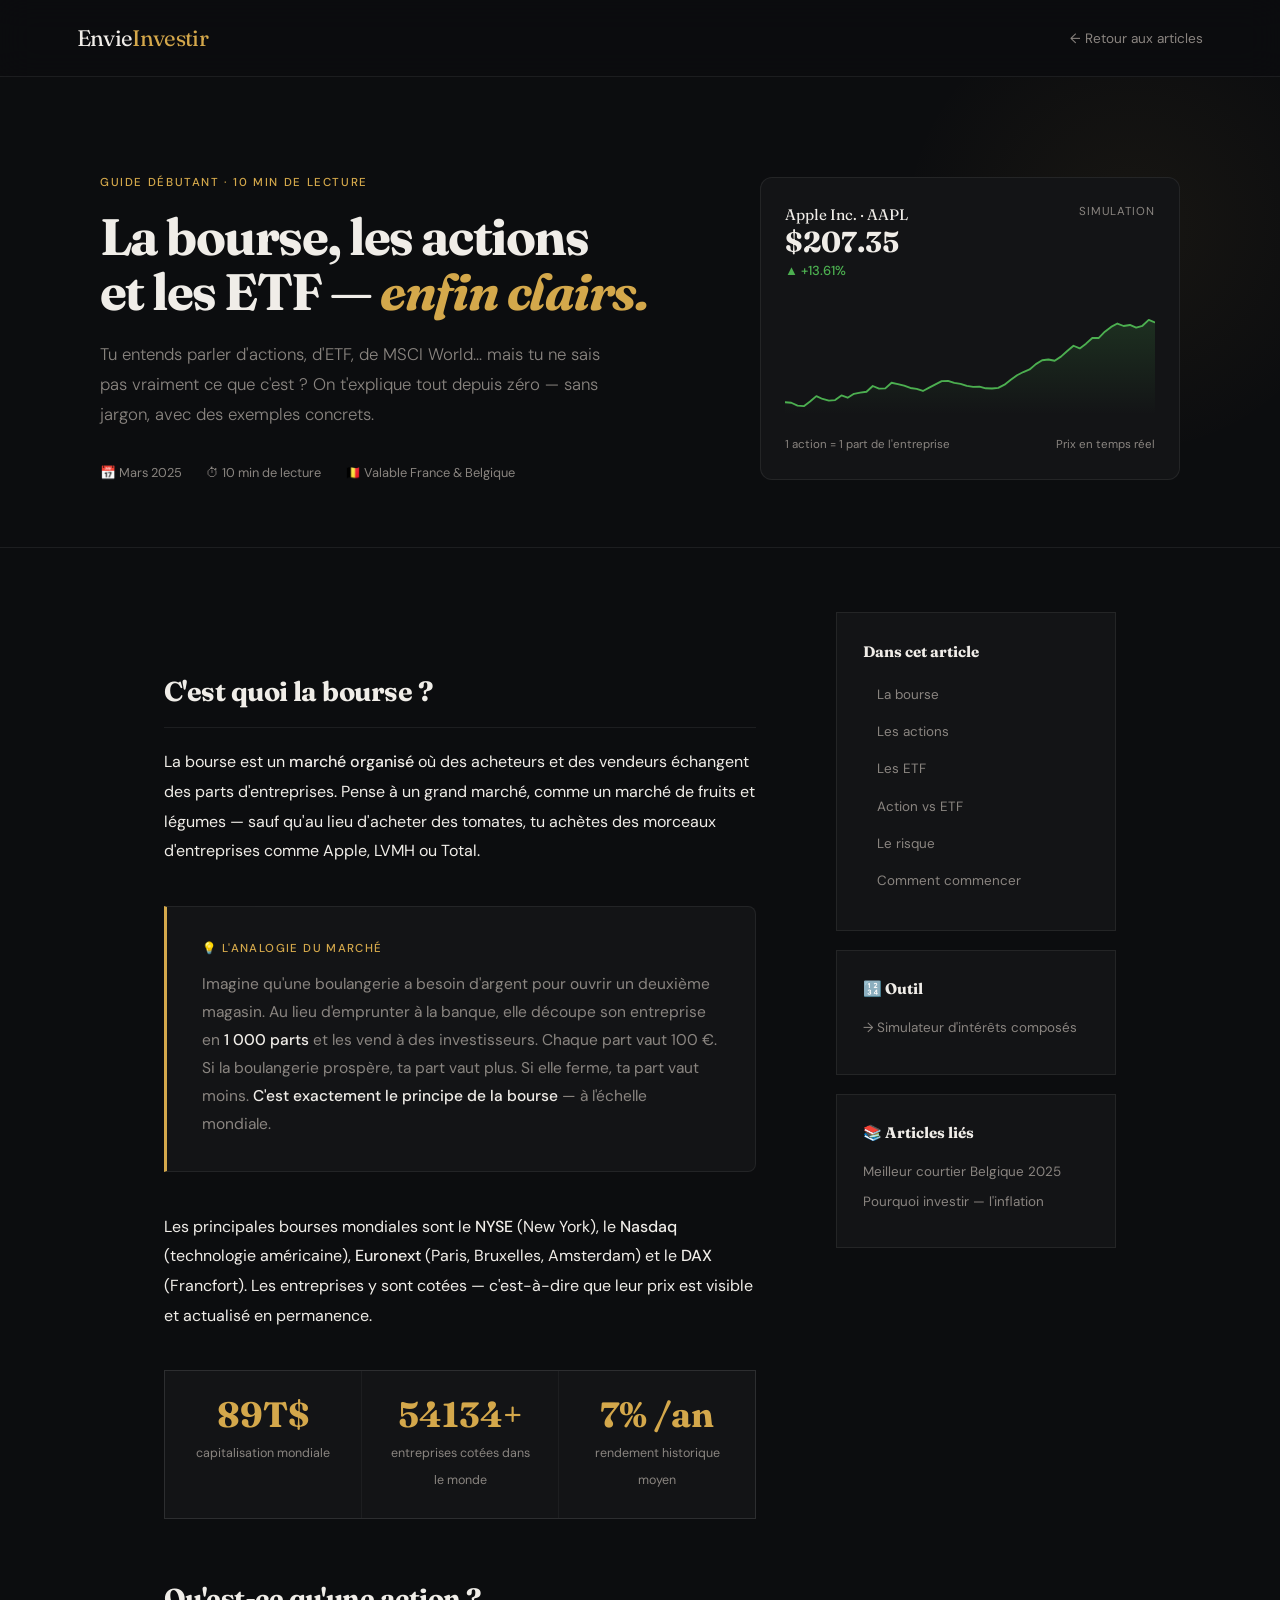
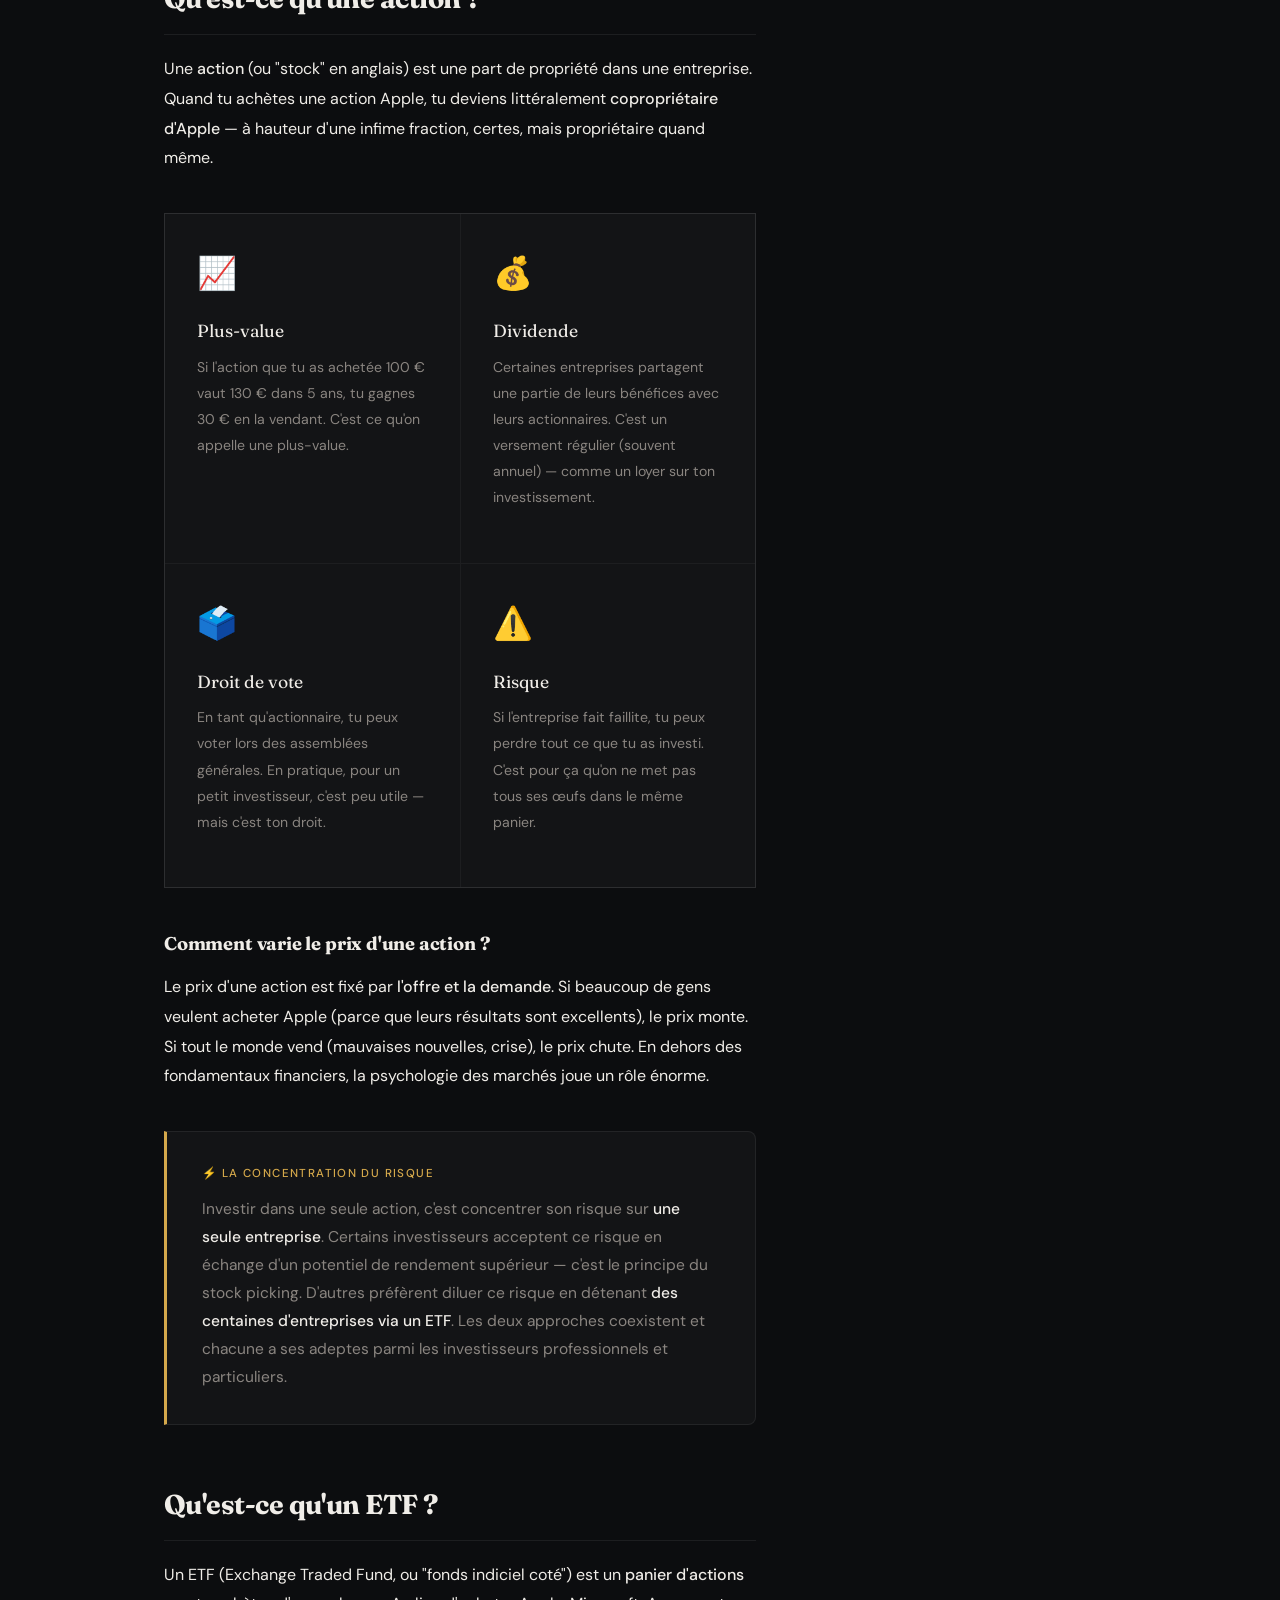
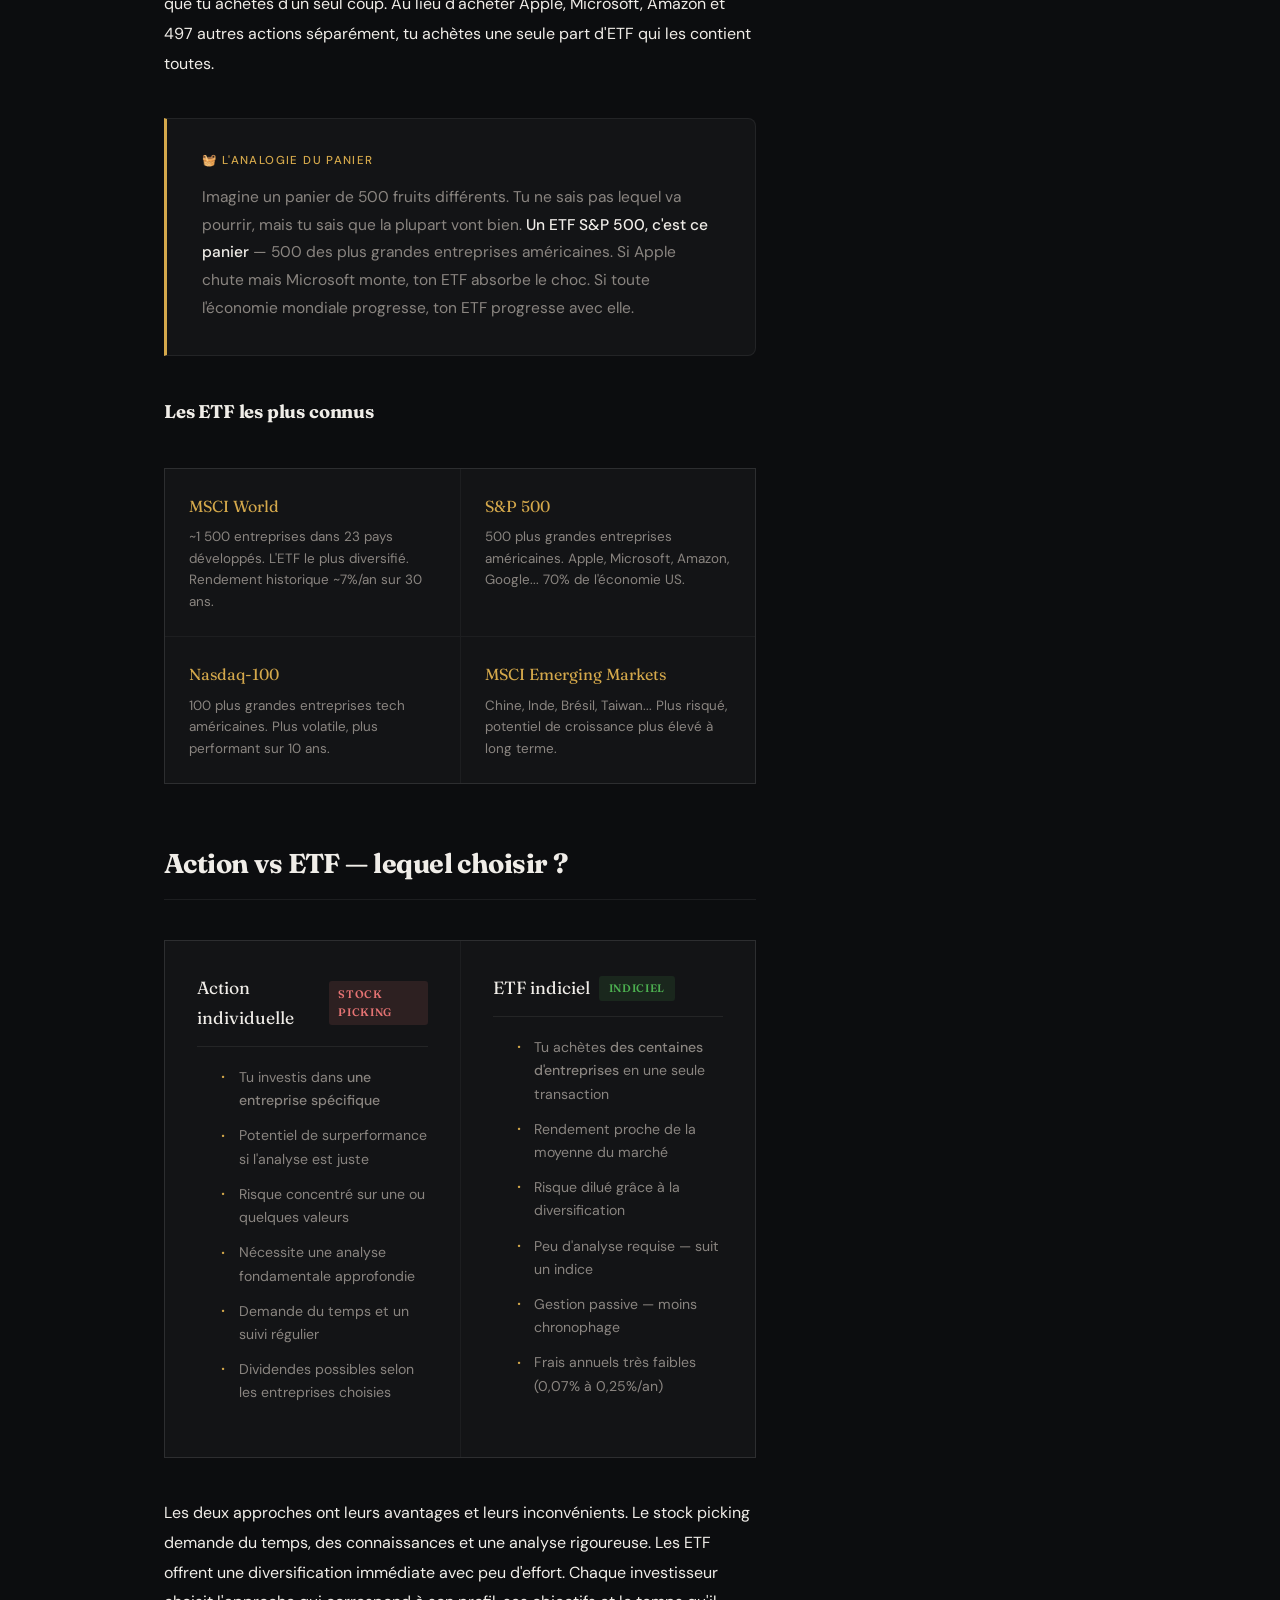
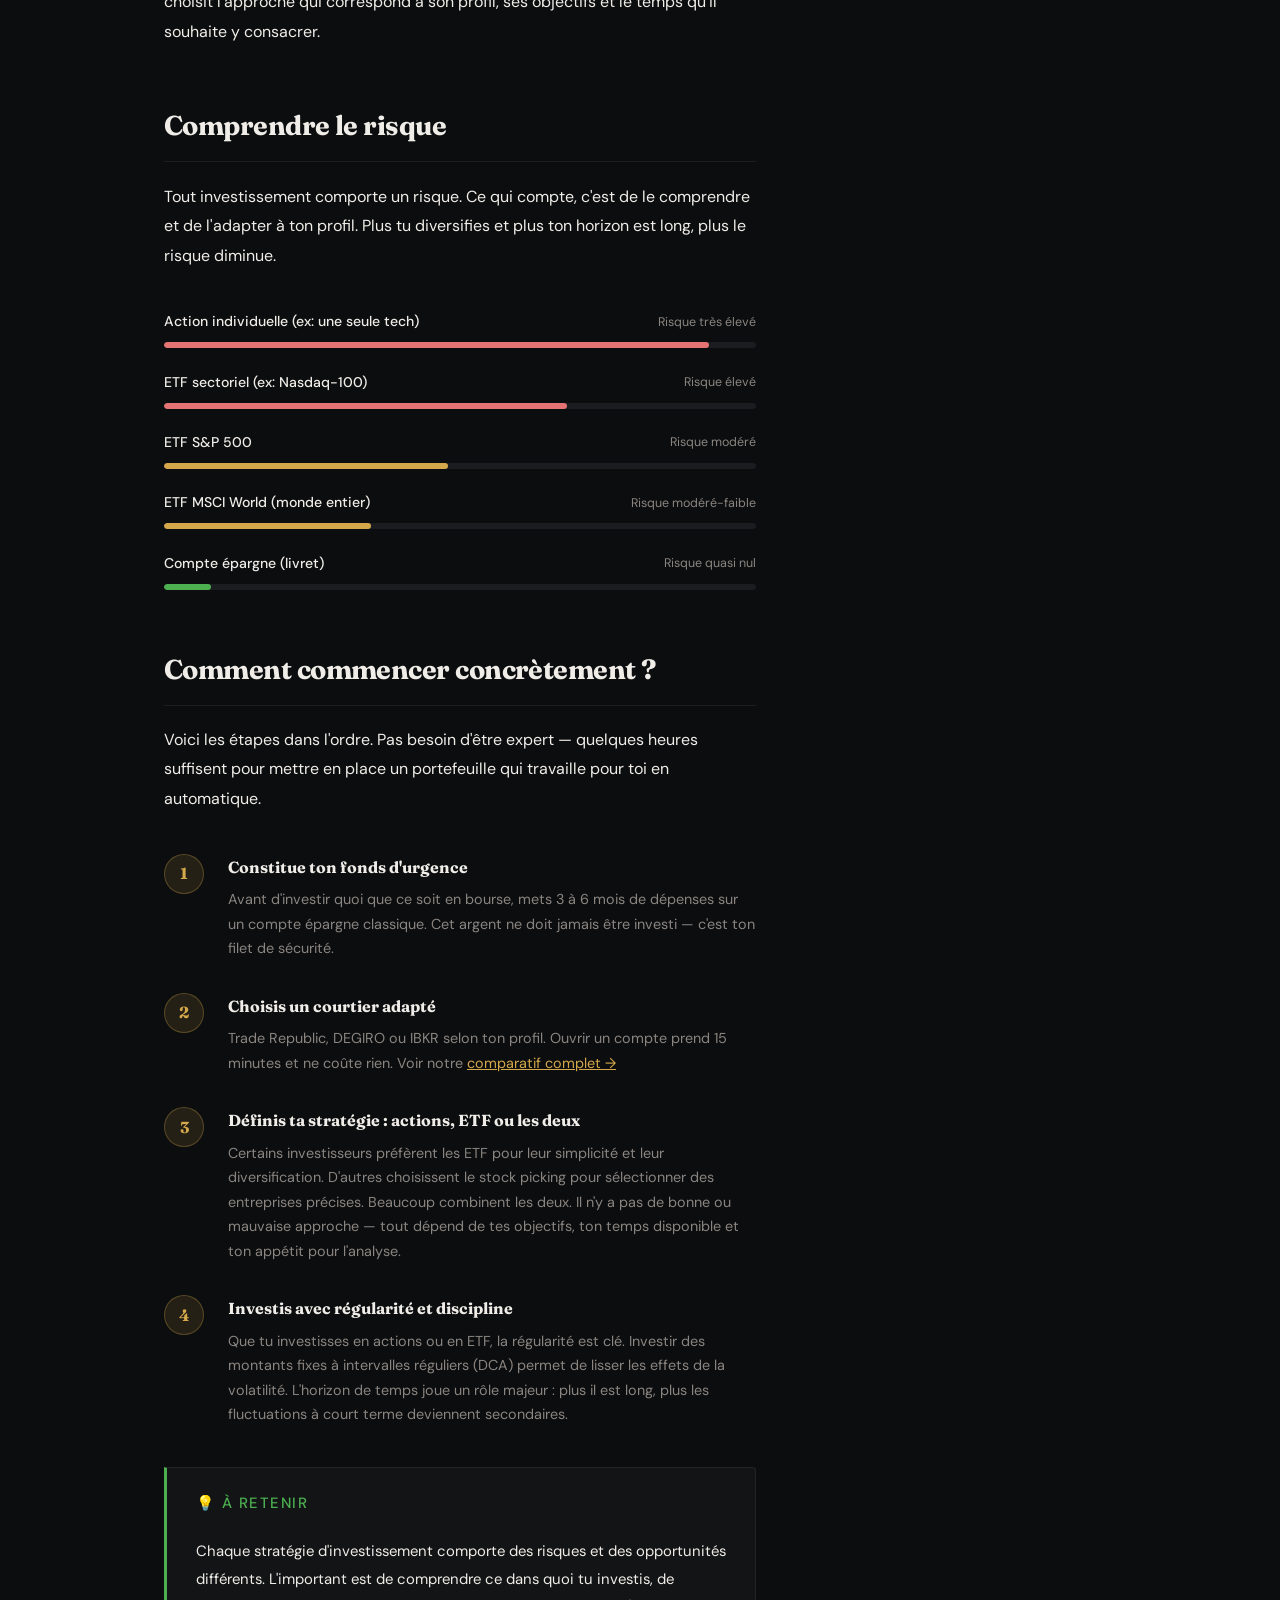
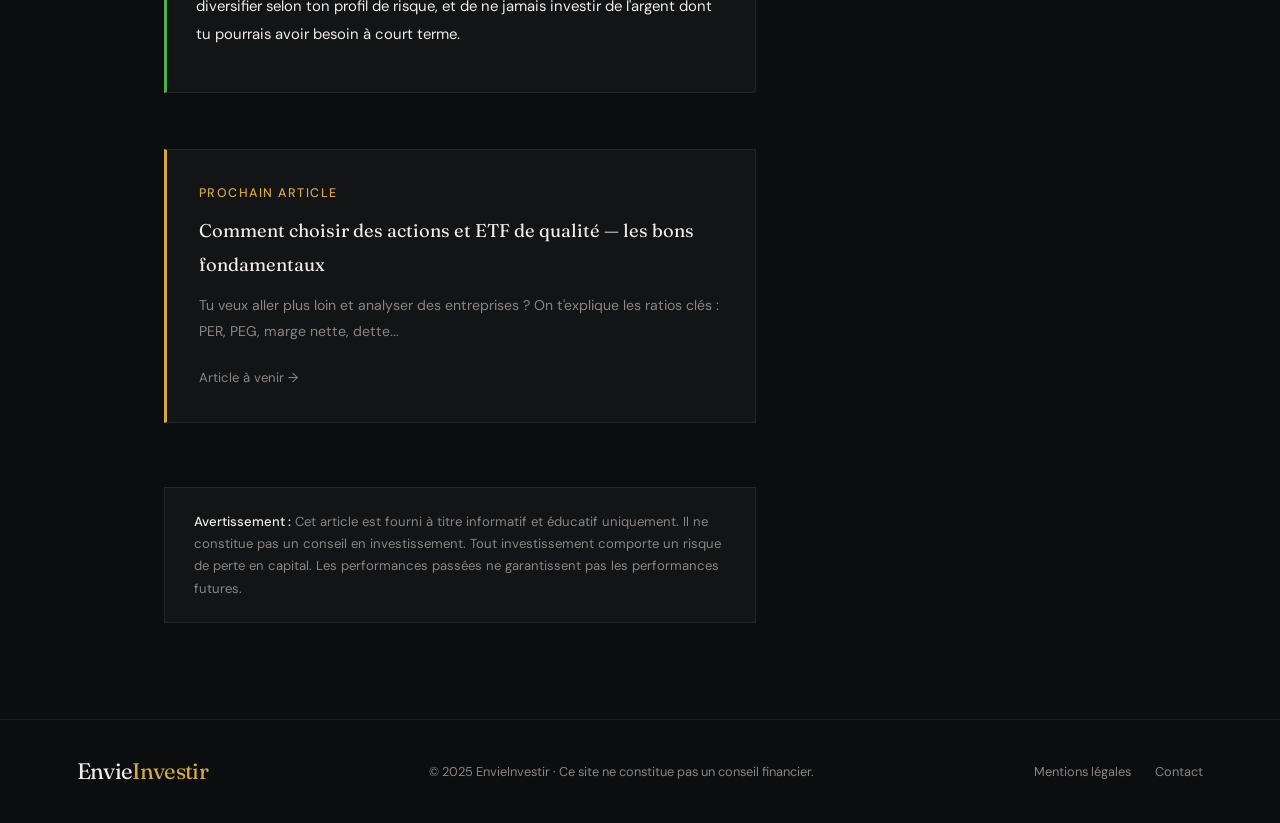
==== apprendre-bourse-actions-etf.html @ 8b1c6fe7 "Add files via upload" ====
<!DOCTYPE html>
<html lang="fr">
<head>
  <meta charset="UTF-8">
  <meta name="viewport" content="width=device-width, initial-scale=1.0">
  <title>La bourse, les actions et les ETF expliqués simplement — EnvieInvestir</title>
  <meta name="description" content="Qu'est-ce que la bourse ? Comment fonctionne une action ? C'est quoi un ETF ? Tout comprendre en 10 minutes, pour les débutants français et belges.">
  <meta name="robots" content="index, follow">
  <link rel="canonical" href="https://www.envie-investir.com/apprendre-bourse-actions-etf.html">

  <meta property="og:title"       content="La bourse, les actions et les ETF expliqués simplement">
  <meta property="og:description" content="Tout comprendre en 10 minutes — pour les débutants français et belges.">
  <meta property="og:type"        content="article">
  <meta property="og:url"         content="https://www.envie-investir.com/apprendre-bourse-actions-etf.html">

  <script type="application/ld+json">
  {
    "@context": "https://schema.org",
    "@type": "Article",
    "headline": "La bourse, les actions et les ETF expliqués simplement",
    "description": "Qu'est-ce que la bourse ? Comment fonctionne une action ? C'est quoi un ETF ?",
    "author": { "@type": "Organization", "name": "EnvieInvestir" },
    "publisher": { "@type": "Organization", "name": "EnvieInvestir" },
    "datePublished": "2025-03-01",
    "inLanguage": "fr-BE"
  }
  </script>

  <link rel="preconnect" href="https://fonts.googleapis.com">
  <link rel="stylesheet" href="style.css">
  <link rel="stylesheet" href="apprendre-bourse.css">
  <link rel="icon" type="image/png" href="images/logo.png">
  <script async src="https://pagead2.googlesyndication.com/pagead/js/adsbygoogle.js?client=ca-pub-3823599656644016" crossorigin="anonymous"></script>
</head>
<body class="page-comparatif">

<!-- ── NAV ── -->
<nav>
  <a href="index.html" class="logo"><span class="w1">Envie</span><span class="w2">Investir</span></a>
  <a href="index.html" class="nav-back">← Retour aux articles</a>
</nav>

<!-- ══ HERO ══ -->
<header class="article-hero">
  <div class="article-hero-inner">

    <div>
      <span class="article-hero-tag">Guide débutant · 10 min de lecture</span>
      <h1>La bourse, les actions<br>et les ETF — <em>enfin clairs.</em></h1>
      <p class="article-hero-desc">
        Tu entends parler d'actions, d'ETF, de MSCI World... mais tu ne sais pas vraiment ce que c'est ?
        On t'explique tout depuis zéro — sans jargon, avec des exemples concrets.
      </p>
      <div class="article-hero-meta">
        <span>📅 Mars 2025</span>
        <span>⏱ 10 min de lecture</span>
        <span>🇧🇪 Valable France & Belgique</span>
      </div>
    </div>

    <!-- Graphique animé -->
    <div class="chart-widget">
      <div class="chart-header">
        <div>
          <div class="chart-name">Apple Inc. · AAPL</div>
          <span class="chart-price" id="chart-price">$182.50</span>
          <span class="chart-change-up" id="chart-change">▲ +1.24%</span>
        </div>
        <span style="font-size:.72rem;color:var(--muted);letter-spacing:.08em;text-transform:uppercase;">Simulation</span>
      </div>
      <svg id="stock-svg" viewBox="0 0 360 100" class="chart-svg" aria-hidden="true"></svg>
      <div class="chart-footer">
        <span>1 action = 1 part de l'entreprise</span>
        <span>Prix en temps réel</span>
      </div>
    </div>

  </div>
</header>

<!-- ══ BODY ══ -->
<div class="article-body-wrap">

<!-- ══ CONTENU ══ -->
<article class="article-content">

  <!-- ══ SECTION 1 ══ -->
  <h2 id="bourse">C'est quoi la bourse ?</h2>

  <p class="reveal">
    La bourse est un <strong>marché organisé</strong> où des acheteurs et des vendeurs échangent des parts d'entreprises.
    Pense à un grand marché, comme un marché de fruits et légumes — sauf qu'au lieu d'acheter des tomates,
    tu achètes des morceaux d'entreprises comme Apple, LVMH ou Total.
  </p>

  <div class="analogy-box reveal reveal-delay-1">
    <span class="analogy-label">💡 L'analogie du marché</span>
    <p>
      Imagine qu'une boulangerie a besoin d'argent pour ouvrir un deuxième magasin. Au lieu d'emprunter à la banque,
      elle découpe son entreprise en <strong>1 000 parts</strong> et les vend à des investisseurs. Chaque part vaut 100 €.
      Si la boulangerie prospère, ta part vaut plus. Si elle ferme, ta part vaut moins.
      <strong>C'est exactement le principe de la bourse</strong> — à l'échelle mondiale.
    </p>
  </div>

  <p class="reveal">
    Les principales bourses mondiales sont le <strong>NYSE</strong> (New York), le <strong>Nasdaq</strong> (technologie américaine),
    <strong>Euronext</strong> (Paris, Bruxelles, Amsterdam) et le <strong>DAX</strong> (Francfort).
    Les entreprises y sont cotées — c'est-à-dire que leur prix est visible et actualisé en permanence.
  </p>

  <div class="stat-row reveal">
    <div class="stat-box">
      <span class="stat-number" data-count="90" data-suffix="T$">0</span>
      <span class="stat-label">capitalisation mondiale</span>
    </div>
    <div class="stat-box">
      <span class="stat-number" data-count="55000" data-suffix="+">0</span>
      <span class="stat-label">entreprises cotées dans le monde</span>
    </div>
    <div class="stat-box">
      <span class="stat-number" data-count="7" data-suffix="% /an" data-dec="0">0</span>
      <span class="stat-label">rendement historique moyen</span>
    </div>
  </div>

  <!-- ══ SECTION 2 ══ -->
  <h2 id="action">Qu'est-ce qu'une action ?</h2>

  <p class="reveal">
    Une <strong>action</strong> (ou "stock" en anglais) est une part de propriété dans une entreprise.
    Quand tu achètes une action Apple, tu deviens littéralement <strong>copropriétaire d'Apple</strong> —
    à hauteur d'une infime fraction, certes, mais propriétaire quand même.
  </p>

  <div class="concept-grid reveal">
    <div class="concept-card">
      <span class="concept-icon">📈</span>
      <div class="concept-title">Plus-value</div>
      <p class="concept-text">
        Si l'action que tu as achetée 100 € vaut 130 € dans 5 ans,
        tu gagnes 30 € en la vendant. C'est ce qu'on appelle une plus-value.
      </p>
    </div>
    <div class="concept-card">
      <span class="concept-icon">💰</span>
      <div class="concept-title">Dividende</div>
      <p class="concept-text">
        Certaines entreprises partagent une partie de leurs bénéfices avec leurs actionnaires.
        C'est un versement régulier (souvent annuel) — comme un loyer sur ton investissement.
      </p>
    </div>
    <div class="concept-card">
      <span class="concept-icon">🗳️</span>
      <div class="concept-title">Droit de vote</div>
      <p class="concept-text">
        En tant qu'actionnaire, tu peux voter lors des assemblées générales.
        En pratique, pour un petit investisseur, c'est peu utile — mais c'est ton droit.
      </p>
    </div>
    <div class="concept-card">
      <span class="concept-icon">⚠️</span>
      <div class="concept-title">Risque</div>
      <p class="concept-text">
        Si l'entreprise fait faillite, tu peux perdre tout ce que tu as investi.
        C'est pour ça qu'on ne met pas tous ses œufs dans le même panier.
      </p>
    </div>
  </div>

  <h3>Comment varie le prix d'une action ?</h3>

  <p class="reveal">
    Le prix d'une action est fixé par <strong>l'offre et la demande</strong>.
    Si beaucoup de gens veulent acheter Apple (parce que leurs résultats sont excellents),
    le prix monte. Si tout le monde vend (mauvaises nouvelles, crise), le prix chute.
    En dehors des fondamentaux financiers, la psychologie des marchés joue un rôle énorme.
  </p>

  <div class="analogy-box reveal">
    <span class="analogy-label">⚡ La concentration du risque</span>
    <p>
      Investir dans une seule action, c'est concentrer son risque sur <strong>une seule entreprise</strong>.
      Certains investisseurs acceptent ce risque en échange d'un potentiel de rendement supérieur —
      c'est le principe du stock picking. D'autres préfèrent diluer ce risque en détenant
      <strong>des centaines d'entreprises via un ETF</strong>. Les deux approches coexistent
      et chacune a ses adeptes parmi les investisseurs professionnels et particuliers.
    </p>
  </div>

  <!-- ══ SECTION 3 ══ -->
  <h2 id="etf">Qu'est-ce qu'un ETF ?</h2>

  <p class="reveal">
    Un ETF (Exchange Traded Fund, ou "fonds indiciel coté") est un <strong>panier d'actions</strong>
    que tu achètes d'un seul coup. Au lieu d'acheter Apple, Microsoft, Amazon et 497 autres actions séparément,
    tu achètes une seule part d'ETF qui les contient toutes.
  </p>

  <div class="analogy-box reveal reveal-delay-1">
    <span class="analogy-label">🧺 L'analogie du panier</span>
    <p>
      Imagine un panier de 500 fruits différents. Tu ne sais pas lequel va pourrir,
      mais tu sais que la plupart vont bien. <strong>Un ETF S&P 500, c'est ce panier</strong> —
      500 des plus grandes entreprises américaines. Si Apple chute mais Microsoft monte,
      ton ETF absorbe le choc. Si toute l'économie mondiale progresse, ton ETF progresse avec elle.
    </p>
  </div>

  <h3>Les ETF les plus connus</h3>

  <div class="glossary-grid reveal">
    <div class="glossary-item">
      <div class="glossary-term">MSCI World</div>
      <div class="glossary-def">~1 500 entreprises dans 23 pays développés. L'ETF le plus diversifié. Rendement historique ~7%/an sur 30 ans.</div>
    </div>
    <div class="glossary-item">
      <div class="glossary-term">S&P 500</div>
      <div class="glossary-def">500 plus grandes entreprises américaines. Apple, Microsoft, Amazon, Google... 70% de l'économie US.</div>
    </div>
    <div class="glossary-item">
      <div class="glossary-term">Nasdaq-100</div>
      <div class="glossary-def">100 plus grandes entreprises tech américaines. Plus volatile, plus performant sur 10 ans.</div>
    </div>
    <div class="glossary-item">
      <div class="glossary-term">MSCI Emerging Markets</div>
      <div class="glossary-def">Chine, Inde, Brésil, Taiwan... Plus risqué, potentiel de croissance plus élevé à long terme.</div>
    </div>
  </div>

  <!-- ══ SECTION 4 ══ -->
  <h2 id="comparatif">Action vs ETF — lequel choisir ?</h2>

  <div class="compare-split reveal">
    <div class="compare-col">
      <div class="compare-col-title">
        Action individuelle
        <span class="compare-col-badge badge-action">Stock picking</span>
      </div>
      <ul class="compare-list">
        <li>Tu investis dans <strong>une entreprise spécifique</strong></li>
        <li>Potentiel de surperformance si l'analyse est juste</li>
        <li>Risque concentré sur une ou quelques valeurs</li>
        <li>Nécessite une analyse fondamentale approfondie</li>
        <li>Demande du temps et un suivi régulier</li>
        <li>Dividendes possibles selon les entreprises choisies</li>
      </ul>
    </div>
    <div class="compare-col">
      <div class="compare-col-title">
        ETF indiciel
        <span class="compare-col-badge badge-etf">Indiciel</span>
      </div>
      <ul class="compare-list">
        <li>Tu achètes <strong>des centaines d'entreprises</strong> en une seule transaction</li>
        <li>Rendement proche de la moyenne du marché</li>
        <li>Risque dilué grâce à la diversification</li>
        <li>Peu d'analyse requise — suit un indice</li>
        <li>Gestion passive — moins chronophage</li>
        <li>Frais annuels très faibles (0,07% à 0,25%/an)</li>
      </ul>
    </div>
  </div>

  <p class="reveal">
    Les deux approches ont leurs avantages et leurs inconvénients. Le stock picking demande du temps, des connaissances et une analyse rigoureuse. Les ETF offrent une diversification immédiate avec peu d'effort. Chaque investisseur choisit l'approche qui correspond à son profil, ses objectifs et le temps qu'il souhaite y consacrer.
  </p>

  <!-- ══ SECTION 5 ══ -->
  <h2 id="risque">Comprendre le risque</h2>

  <p class="reveal">
    Tout investissement comporte un risque. Ce qui compte, c'est de le comprendre et de l'adapter à ton profil.
    Plus tu diversifies et plus ton horizon est long, plus le risque diminue.
  </p>

  <div class="risk-section reveal">
    <div class="risk-item">
      <div class="risk-header">
        <span class="risk-label">Action individuelle (ex: une seule tech)</span>
        <span class="risk-level">Risque très élevé</span>
      </div>
      <div class="risk-bar-track">
        <div class="risk-bar-fill risk-fill-high" data-width="92"></div>
      </div>
    </div>
    <div class="risk-item">
      <div class="risk-header">
        <span class="risk-label">ETF sectoriel (ex: Nasdaq-100)</span>
        <span class="risk-level">Risque élevé</span>
      </div>
      <div class="risk-bar-track">
        <div class="risk-bar-fill risk-fill-high" data-width="68"></div>
      </div>
    </div>
    <div class="risk-item">
      <div class="risk-header">
        <span class="risk-label">ETF S&P 500</span>
        <span class="risk-level">Risque modéré</span>
      </div>
      <div class="risk-bar-track">
        <div class="risk-bar-fill risk-fill-medium" data-width="48"></div>
      </div>
    </div>
    <div class="risk-item">
      <div class="risk-header">
        <span class="risk-label">ETF MSCI World (monde entier)</span>
        <span class="risk-level">Risque modéré-faible</span>
      </div>
      <div class="risk-bar-track">
        <div class="risk-bar-fill risk-fill-medium" data-width="35"></div>
      </div>
    </div>
    <div class="risk-item">
      <div class="risk-header">
        <span class="risk-label">Compte épargne (livret)</span>
        <span class="risk-level">Risque quasi nul</span>
      </div>
      <div class="risk-bar-track">
        <div class="risk-bar-fill risk-fill-low" data-width="8"></div>
      </div>
    </div>
  </div>

  <!-- ══ SECTION 6 ══ -->
  <h2 id="comment">Comment commencer concrètement ?</h2>

  <p class="reveal">
    Voici les étapes dans l'ordre. Pas besoin d'être expert — quelques heures suffisent pour mettre en place
    un portefeuille qui travaille pour toi en automatique.
  </p>

  <div class="steps">
    <div class="step reveal reveal-delay-1">
      <div class="step-num">1</div>
      <div class="step-content">
        <h4>Constitue ton fonds d'urgence</h4>
        <p>Avant d'investir quoi que ce soit en bourse, mets 3 à 6 mois de dépenses sur un compte épargne classique. Cet argent ne doit jamais être investi — c'est ton filet de sécurité.</p>
      </div>
    </div>
    <div class="step reveal reveal-delay-2">
      <div class="step-num">2</div>
      <div class="step-content">
        <h4>Choisis un courtier adapté</h4>
        <p>Trade Republic, DEGIRO ou IBKR selon ton profil. Ouvrir un compte prend 15 minutes et ne coûte rien. Voir notre <a href="comparatif-courtiers-belgique-2025.html" style="color:var(--gold);">comparatif complet →</a></p>
      </div>
    </div>
    <div class="step reveal reveal-delay-3">
      <div class="step-num">3</div>
      <div class="step-content">
        <h4>Définis ta stratégie : actions, ETF ou les deux</h4>
        <p>Certains investisseurs préfèrent les ETF pour leur simplicité et leur diversification. D'autres choisissent le stock picking pour sélectionner des entreprises précises. Beaucoup combinent les deux. Il n'y a pas de bonne ou mauvaise approche — tout dépend de tes objectifs, ton temps disponible et ton appétit pour l'analyse.</p>
      </div>
    </div>
    <div class="step reveal reveal-delay-4">
      <div class="step-num">4</div>
      <div class="step-content">
        <h4>Investis avec régularité et discipline</h4>
        <p>Que tu investisses en actions ou en ETF, la régularité est clé. Investir des montants fixes à intervalles réguliers (DCA) permet de lisser les effets de la volatilité. L'horizon de temps joue un rôle majeur : plus il est long, plus les fluctuations à court terme deviennent secondaires.</p>
      </div>
    </div>
  </div>

  <div class="callout tip" style="margin-top:2.5rem;">
    <p class="callout-title">💡 À retenir</p>
    <p>Chaque stratégie d'investissement comporte des risques et des opportunités différents. L'important est de comprendre ce dans quoi tu investis, de diversifier selon ton profil de risque, et de ne jamais investir de l'argent dont tu pourrais avoir besoin à court terme.</p>
  </div>

  <!-- NEXT ARTICLE CTA -->
  <div style="margin-top:3.5rem; padding:2rem; background:var(--bg2); border:1px solid var(--border); border-left:3px solid var(--gold);">
    <p style="font-size:.78rem;letter-spacing:.12em;text-transform:uppercase;color:var(--gold);font-weight:500;margin-bottom:.6rem;">Prochain article</p>
    <p style="font-family:'Fraunces',serif;font-size:1.15rem;margin-bottom:.6rem;">Comment choisir des actions et ETF de qualité — les bons fondamentaux</p>
    <p style="font-size:.88rem;color:var(--muted);margin-bottom:1.2rem;">Tu veux aller plus loin et analyser des entreprises ? On t'explique les ratios clés : PER, PEG, marge nette, dette...</p>
    <span style="font-size:.82rem;color:var(--muted);">Article à venir →</span>
  </div>

  <div class="disclaimer">
    <strong>Avertissement :</strong> Cet article est fourni à titre informatif et éducatif uniquement.
    Il ne constitue pas un conseil en investissement. Tout investissement comporte un risque de perte en capital.
    Les performances passées ne garantissent pas les performances futures.
  </div>

</article>

<!-- ══ SIDEBAR ══ -->
<aside class="article-sidebar">

  <div class="sidebar-card">
    <h4>Dans cet article</h4>
    <ul class="sidebar-toc">
      <li><a href="#bourse">La bourse</a></li>
      <li><a href="#action">Les actions</a></li>
      <li><a href="#etf">Les ETF</a></li>
      <li><a href="#comparatif">Action vs ETF</a></li>
      <li><a href="#risque">Le risque</a></li>
      <li><a href="#comment">Comment commencer</a></li>
    </ul>
  </div>

  <div class="sidebar-card">
    <h4>🔢 Outil</h4>
    <ul class="sidebar-list">
      <li><a href="calculateur.html">→ Simulateur d'intérêts composés</a></li>
    </ul>
  </div>

  <div class="sidebar-card">
    <h4>📚 Articles liés</h4>
    <ul class="sidebar-list">
      <li><a href="comparatif-courtiers-belgique-2025.html">Meilleur courtier Belgique 2025</a></li>
      <li><a href="pourquoi-investir-inflation.html">Pourquoi investir — l'inflation</a></li>
    </ul>
  </div>

</aside>

</div>

<!-- ── FOOTER ── -->
<footer>
  <a href="index.html" class="logo"><span class="w1">Envie</span><span class="w2">Investir</span></a>
  <span>© 2025 EnvieInvestir · Ce site ne constitue pas un conseil financier.</span>
  <div class="footer-links">
    <a href="mentions-legales.html">Mentions légales</a>
    <a href="contact.html">Contact</a>
  </div>
</footer>

<script src="apprendre-bourse.js"></script>
</body>
</html>
---- style.css ----
@import url("https://fonts.googleapis.com/css2?family=Fraunces:ital,wght@0,400;0,700;1,400&family=DM+Sans:wght@300;400;500&display=swap");

/* ── RESET ── */
*, *::before, *::after { margin: 0; padding: 0; box-sizing: border-box; }

/* ── VARIABLES ── */
:root {
  --gold:       #d4a84b;
  --gold-light: #e8c876;
  --gold-dim:   rgba(212,168,75,0.12);
  --bg:         #0c0d0f;
  --bg2:        #131416;
  --bg3:        #1a1c1f;
  --border:     rgba(255,255,255,0.07);
  --text:       #f0ede8;
  --muted:      #8a8580;
  --green:      #4caf50;
  --red:        #e57373;
}

html { scroll-behavior: smooth; }

body {
  font-family: "DM Sans", sans-serif;
  background: var(--bg);
  color: var(--text);
  font-size: 16px;
  line-height: 1.7;
  overflow-x: hidden;
}

/* ── NAVIGATION ── */
nav {
  display: flex;
  align-items: center;
  justify-content: space-between;
  padding: 1.2rem 6%;
  border-bottom: 1px solid var(--border);
  position: sticky;
  top: 0;
  z-index: 100;
  background: rgba(12,13,15,0.92);
  backdrop-filter: blur(16px);
}

.logo {
  font-family: "Fraunces", serif;
  font-size: 1.4rem;
  letter-spacing: -0.03em;
  text-decoration: none;
}
.logo .w1 { color: var(--text); }
.logo .w2 { color: var(--gold); }

.nav-links {
  display: flex;
  gap: 2.5rem;
  list-style: none;
  align-items: center;
}
.nav-links a {
  color: var(--muted);
  text-decoration: none;
  font-size: 0.88rem;
  transition: color 0.2s;
}
.nav-links a:hover { color: var(--text); }

.nav-back {
  font-size: 0.85rem;
  color: var(--muted);
  text-decoration: none;
  display: flex;
  align-items: center;
  gap: 6px;
  transition: color 0.2s;
}
.nav-back:hover { color: var(--text); }

/* ── BUTTONS ── */
.btn-primary {
  display: inline-block;
  background: var(--gold);
  color: #0c0d0f;
  padding: 0.9rem 2.2rem;
  font-family: "DM Sans", sans-serif;
  font-size: 0.92rem;
  font-weight: 500;
  text-decoration: none;
  border: none;
  cursor: pointer;
  transition: background 0.2s, transform 0.15s;
}
.btn-primary:hover { background: var(--gold-light); transform: translateY(-1px); }

.btn-ghost {
  display: inline-flex;
  align-items: center;
  gap: 8px;
  color: var(--text);
  border: 1px solid var(--border);
  padding: 0.9rem 2.2rem;
  font-family: "DM Sans", sans-serif;
  font-size: 0.92rem;
  font-weight: 400;
  text-decoration: none;
  cursor: pointer;
  transition: border-color 0.2s, transform 0.15s;
}
.btn-ghost:hover { border-color: var(--muted); transform: translateY(-1px); }

/* ── SECTION LABELS & TITLES ── */
.section-label {
  font-size: 0.72rem;
  letter-spacing: 0.14em;
  text-transform: uppercase;
  color: var(--gold);
  font-weight: 500;
  margin-bottom: 0.4rem;
  display: block;
}
.section-title {
  font-family: "Fraunces", serif;
  font-size: clamp(1.6rem, 3vw, 2.2rem);
  letter-spacing: -0.02em;
  font-weight: 700;
  line-height: 1.15;
}

/* ── CALLOUTS ── */
.callout {
  background: var(--bg2);
  border: 1px solid var(--border);
  border-left: 3px solid var(--gold);
  padding: 1.4rem 1.8rem;
  margin: 2rem 0;
  border-radius: 0 4px 4px 0;
}
.callout-title {
  font-size: 0.78rem;
  letter-spacing: 0.1em;
  text-transform: uppercase;
  color: var(--gold);
  font-weight: 500;
  margin-bottom: 0.5rem;
}
.callout p           { margin-bottom: 0; font-size: 0.93rem; }
.callout.warning     { border-left-color: var(--red); }
.callout.warning .callout-title { color: var(--red); }
.callout.tip         { border-left-color: var(--green); }
.callout.tip .callout-title     { color: var(--green); }

/* ── BADGES ── */
.badge {
  display: inline-block;
  padding: 0.25rem 0.65rem;
  border-radius: 2px;
  font-size: 0.75rem;
  font-weight: 500;
}
.badge-green { background: rgba(76,175,80,0.12);   color: var(--green); }
.badge-red   { background: rgba(229,115,115,0.12); color: var(--red);   }
.badge-gold  { background: var(--gold-dim);         color: var(--gold);  }

/* ── TABLE (base) ── */
.table-wrap { overflow-x: auto; margin: 2rem 0; }
table { width: 100%; border-collapse: collapse; font-size: 0.88rem; }
thead tr  { background: var(--bg3); }
thead th  {
  padding: 1rem 1.2rem;
  text-align: left;
  font-weight: 500;
  font-size: 0.8rem;
  letter-spacing: 0.06em;
  text-transform: uppercase;
  color: var(--muted);
  border-bottom: 1px solid var(--border);
  white-space: nowrap;
}
tbody td         { padding: 1rem 1.2rem; border-bottom: 1px solid var(--border); vertical-align: top; }
tbody tr:hover   { background: var(--bg2); }

/* ── FOOTER ── */
footer {
  border-top: 1px solid var(--border);
  padding: 2rem 6%;
  display: flex;
  justify-content: space-between;
  align-items: center;
  font-size: 0.8rem;
  color: var(--muted);
  flex-wrap: wrap;
  gap: 1rem;
}
footer a       { color: var(--muted); text-decoration: none; transition: color 0.2s; }
footer a:hover { color: var(--text); }
.footer-links  { display: flex; gap: 1.5rem; }

/* ── ANIMATION ── */
@keyframes pulse {
  0%, 100% { opacity: 1; }
  50%       { opacity: 0.3; }
}


/* ══════════════════════════════════════════
   PAGE: HOME  (index.html)
══════════════════════════════════════════ */

/* Hero */
.hero {
  padding: 6rem 6% 5rem;
  position: relative;
  overflow: hidden;
}
.hero::after {
  content: '';
  position: absolute;
  top: -80px; right: -100px;
  width: 500px; height: 500px;
  background: radial-gradient(circle, rgba(212,168,75,0.07) 0%, transparent 65%);
  pointer-events: none;
}
.hero-label {
  display: inline-flex;
  align-items: center;
  gap: 8px;
  font-size: 0.72rem;
  letter-spacing: 0.14em;
  text-transform: uppercase;
  color: var(--gold);
  font-weight: 500;
  border: 1px solid rgba(212,168,75,0.28);
  padding: 0.35rem 0.85rem;
  margin-bottom: 2.2rem;
}
.hero-label-dot {
  width: 6px; height: 6px;
  background: var(--gold);
  border-radius: 50%;
  animation: pulse 2s infinite;
}
.hero h1 {
  font-family: "Fraunces", serif;
  font-size: clamp(2.6rem, 5.5vw, 4.8rem);
  line-height: 1.05;
  letter-spacing: -0.03em;
  font-weight: 700;
  max-width: 760px;
  margin-bottom: 1.6rem;
}
.hero h1 em { font-style: italic; color: var(--gold); }

.hero-sub {
  font-size: 1.05rem;
  color: var(--muted);
  max-width: 480px;
  line-height: 1.85;
  margin-bottom: 2.5rem;
  font-weight: 300;
}
.hero-sub strong { color: var(--text); font-weight: 400; }

.divider { height: 1px; background: var(--border); margin: 0 6%; }

/* Articles section */
.articles { padding: 4rem 6% 5rem; }
.articles-header {
  display: flex;
  justify-content: space-between;
  align-items: flex-end;
  margin-bottom: 2.5rem;
}
.see-all {
  font-size: 0.83rem;
  color: var(--gold);
  text-decoration: none;
  border-bottom: 1px solid rgba(212,168,75,0.3);
  padding-bottom: 1px;
  transition: border-color 0.2s;
}
.see-all:hover { border-color: var(--gold); }

/* Article card grid */
.articles-grid {
  display: grid;
  grid-template-columns: 1.8fr 1fr 1fr;
  border: 1px solid var(--border);
  gap: 1px;
  background: var(--border);
}
.article-card {
  background: var(--bg);
  padding: 2rem;
  text-decoration: none;
  color: inherit;
  display: flex;
  flex-direction: column;
  justify-content: space-between;
  min-height: 200px;
  transition: background 0.18s;
}
.article-card:hover           { background: var(--bg2); }
.article-card.featured        { grid-row: span 2; min-height: 400px; }
.card-tag {
  font-size: 0.7rem;
  letter-spacing: 0.1em;
  text-transform: uppercase;
  color: var(--gold);
  font-weight: 500;
  margin-bottom: 1rem;
  display: block;
}
.card-title {
  font-family: "Fraunces", serif;
  line-height: 1.25;
  letter-spacing: -0.015em;
  flex: 1;
}
.featured .card-title                  { font-size: 1.5rem; }
.article-card:not(.featured) .card-title { font-size: 1.05rem; }

.card-excerpt {
  font-size: 0.88rem;
  color: var(--muted);
  line-height: 1.7;
  margin-top: 0.8rem;
  font-weight: 300;
}
.card-meta {
  display: flex;
  align-items: center;
  gap: 0.6rem;
  font-size: 0.76rem;
  color: var(--muted);
  margin-top: 1.8rem;
}
.dot {
  width: 3px; height: 3px;
  background: var(--muted);
  border-radius: 50%;
  display: inline-block;
}


/* ══════════════════════════════════════════
   PAGE: COMPARATIF
══════════════════════════════════════════ */

.page-comparatif .page-wrap {
  max-width: 1100px;
  margin: 0 auto;
  padding: 0 5%;
  display: grid;
  grid-template-columns: 1fr 280px;
  gap: 5rem;
  align-items: start;
}
.page-comparatif article { padding: 4rem 0 6rem; }

/* Article header */
.article-tag {
  font-size: 0.72rem;
  letter-spacing: 0.14em;
  text-transform: uppercase;
  color: var(--gold);
  font-weight: 500;
  display: inline-flex;
  align-items: center;
  gap: 8px;
  margin-bottom: 1.2rem;
}
.article-title {
  font-family: "Fraunces", serif;
  font-size: clamp(1.9rem, 4vw, 2.8rem);
  line-height: 1.1;
  letter-spacing: -0.025em;
  margin-bottom: 1.2rem;
}
.article-intro {
  font-size: 1.05rem;
  color: var(--muted);
  line-height: 1.9;
  margin-bottom: 2rem;
  font-weight: 300;
  border-left: 2px solid var(--gold);
  padding-left: 1.5rem;
}
.article-meta {
  display: flex;
  gap: 1.5rem;
  align-items: center;
  font-size: 0.8rem;
  color: var(--muted);
  padding: 1.2rem 0;
  border-top: 1px solid var(--border);
  border-bottom: 1px solid var(--border);
  margin-bottom: 3rem;
  flex-wrap: wrap;
}

/* Comparatif table */
.compare-table { width: 100%; border-collapse: collapse; font-size: 0.88rem; margin: 0 0 3rem; }
.compare-table thead tr { background: var(--bg3); }
.compare-table thead th {
  padding: 1rem 1.2rem;
  text-align: left;
  font-size: 0.78rem;
  font-weight: 500;
  letter-spacing: 0.08em;
  text-transform: uppercase;
  color: var(--muted);
  border-bottom: 1px solid var(--border);
  white-space: nowrap;
}
.compare-table thead th:first-child { width: 160px; }
.compare-table tbody td {
  padding: 1rem 1.2rem;
  border-bottom: 1px solid var(--border);
  vertical-align: middle;
  line-height: 1.5;
}
.compare-table tbody tr:hover { background: var(--bg2); }
.compare-table .broker-name { font-family: "Fraunces", serif; font-size: 1rem; font-weight: 700; color: var(--text); }
.compare-table .broker-sub  { font-size: 0.78rem; color: var(--muted); margin-top: 2px; }

.check { color: var(--green); font-size: 0.95rem; }
.cross { color: var(--red);   font-size: 0.95rem; }
.half  { color: var(--gold);  font-size: 0.95rem; }

/* Verdict badges */
.verdict-badge {
  display: inline-block;
  padding: 0.25rem 0.7rem;
  border-radius: 2px;
  font-size: 0.75rem;
  font-weight: 500;
  white-space: nowrap;
}
.v-debutant  { background: rgba(76,175,80,0.12);   color: var(--green); }
.v-classique { background: var(--gold-dim);          color: var(--gold);  }
.v-avance    { background: rgba(229,115,115,0.12);  color: var(--red);   }

/* Article body – h2/h3 headings */
article h2 {
  font-family: "Fraunces", serif;
  font-size: 1.6rem;
  letter-spacing: -0.02em;
  margin: 3.5rem 0 1.2rem;
  padding-bottom: 0.8rem;
  border-bottom: 1px solid var(--border);
}
article h3 {
  font-family: "Fraunces", serif;
  font-size: 1.15rem;
  margin: 2rem 0 0.8rem;
  letter-spacing: -0.01em;
}
article > p  { margin-bottom: 1.3rem; }
article > ul, article > ol { padding-left: 1.5rem; margin-bottom: 1.3rem; }
article > li { margin-bottom: 0.5rem; font-size: 0.97rem; }

/* Broker cards */
.broker-card {
  background: var(--bg2);
  border: 1px solid var(--border);
  padding: 2rem;
  margin: 2.5rem 0;
}
.broker-card-header {
  display: flex;
  justify-content: space-between;
  align-items: flex-start;
  margin-bottom: 1.8rem;
  padding-bottom: 1.5rem;
  border-bottom: 1px solid var(--border);
}
.broker-card-name    { font-family: "Fraunces", serif; font-size: 1.4rem; font-weight: 700; letter-spacing: -0.02em; }
.broker-card-tagline { font-size: 0.85rem; color: var(--muted); margin-top: 4px; }

/* Score bars */
.scores         { margin-bottom: 1.5rem; }
.score-row      { display: flex; align-items: center; gap: 1rem; margin-bottom: 0.6rem; }
.score-row-label { font-size: 0.82rem; color: var(--muted); width: 130px; flex-shrink: 0; }
.score-bar-track { flex: 1; height: 4px; background: var(--bg3); border-radius: 2px; overflow: hidden; }
.score-bar-fill  { height: 100%; background: var(--gold); border-radius: 2px; }
.score-val       { font-size: 0.82rem; color: var(--muted); width: 30px; text-align: right; flex-shrink: 0; }

/* Pros / Cons */
.pros-cons { display: grid; grid-template-columns: 1fr 1fr; gap: 1.5rem; margin-bottom: 1.5rem; }
.pros h4, .cons h4 {
  font-size: 0.78rem;
  letter-spacing: 0.1em;
  text-transform: uppercase;
  font-weight: 500;
  margin-bottom: 0.8rem;
}
.pros h4 { color: var(--green); }
.cons h4 { color: var(--red); }
.pros ul, .cons ul { padding-left: 1rem; list-style: none; }
.pros li, .cons li {
  font-size: 0.88rem;
  color: var(--muted);
  margin-bottom: 0.5rem;
  padding-left: 1rem;
  position: relative;
}
.pros li::before { content: '+'; position: absolute; left: 0; color: var(--green); font-weight: 500; }
.cons li::before { content: '−'; position: absolute; left: 0; color: var(--red);   font-weight: 500; }

.broker-cta {
  display: inline-block;
  background: var(--gold);
  color: #0c0d0f;
  padding: 0.75rem 1.8rem;
  font-size: 0.88rem;
  font-weight: 500;
  text-decoration: none;
  transition: background 0.2s;
  font-family: "DM Sans", sans-serif;
}
.broker-cta:hover { background: var(--gold-light); }
.broker-cta-note  { display: block; font-size: 0.75rem; color: var(--muted); margin-top: 0.6rem; }

/* Verdict grid */
.verdict-grid {
  display: grid;
  grid-template-columns: repeat(3,1fr);
  gap: 1px;
  background: var(--border);
  border: 1px solid var(--border);
  margin: 2rem 0;
}
.verdict-item   { background: var(--bg2); padding: 1.8rem; }
.verdict-broker { font-family: "Fraunces", serif; font-size: 1.1rem; font-weight: 700; color: var(--gold); margin-bottom: 0.6rem; }
.verdict-for    { font-size: 0.88rem; color: var(--muted); line-height: 1.7; }

/* Table of contents */
.toc {
  background: var(--bg2);
  border: 1px solid var(--border);
  border-left: 3px solid var(--gold);
  padding: 1.6rem 2rem;
  margin-bottom: 3rem;
}
.toc-title { font-family: "Fraunces", serif; font-size: 0.95rem; margin-bottom: 1rem; }
.toc ol    { padding-left: 1.2rem; }
.toc li    { margin-bottom: 0.4rem; }
.toc a     { color: var(--muted); font-size: 0.87rem; text-decoration: none; transition: color 0.2s; }
.toc a:hover { color: var(--gold); }

/* Disclaimer */
.disclaimer {
  background: var(--bg2);
  border: 1px solid var(--border);
  padding: 1.4rem 1.8rem;
  margin-top: 4rem;
  font-size: 0.82rem;
  color: var(--muted);
  line-height: 1.7;
}
.disclaimer strong { color: var(--text); }

/* Sidebar */
.sidebar { padding: 4rem 0; position: sticky; top: 80px; }
.sidebar-card {
  background: var(--bg2);
  border: 1px solid var(--border);
  padding: 1.6rem;
  margin-bottom: 1.2rem;
}
.sidebar-card h4 { font-family: "Fraunces", serif; font-size: 0.95rem; margin-bottom: 1rem; }
.sidebar-list    { list-style: none; }
.sidebar-list li { margin-bottom: 0.7rem; }
.sidebar-list a  {
  color: var(--muted);
  text-decoration: none;
  font-size: 0.86rem;
  line-height: 1.5;
  display: block;
  transition: color 0.2s;
}
.sidebar-list a:hover { color: var(--gold); }
.ad-sidebar {
  background: var(--bg2);
  border: 1px dashed rgba(212,168,75,0.2);
  padding: 1.5rem;
  margin-bottom: 1.2rem;
  min-height: 250px;
  display: flex;
  flex-direction: column;
  align-items: center;
  justify-content: center;
  gap: 6px;
  text-align: center;
  color: rgba(212,168,75,0.3);
  font-size: 0.72rem;
  letter-spacing: 0.1em;
  text-transform: uppercase;
  font-weight: 600;
}


/* ══════════════════════════════════════════
   PAGE: CONTACT & LEGAL  (shared elements)
══════════════════════════════════════════ */

.page-contact .page-wrap { max-width: 600px; margin: 0 auto; padding: 5rem 5% 6rem; }
.page-legal   .page-wrap { max-width: 720px; margin: 0 auto; padding: 5rem 5% 6rem; }

.page-tag {
  font-size: 0.72rem;
  letter-spacing: 0.14em;
  text-transform: uppercase;
  color: var(--gold);
  font-weight: 500;
  display: block;
  margin-bottom: 1rem;
}
.page-title {
  font-family: "Fraunces", serif;
  font-size: clamp(1.8rem, 4vw, 2.6rem);
  letter-spacing: -0.025em;
  margin-bottom: 1rem;
  line-height: 1.1;
}
.page-intro {
  font-size: 1rem;
  color: var(--muted);
  line-height: 1.8;
  margin-bottom: 3rem;
  padding-bottom: 2rem;
  border-bottom: 1px solid var(--border);
  font-weight: 300;
}

/* Contact */
.contact-block {
  background: var(--bg2);
  border: 1px solid var(--border);
  padding: 2rem 2.2rem;
  display: flex;
  align-items: center;
  justify-content: space-between;
  gap: 1.5rem;
  margin-bottom: 2rem;
}
.contact-block-left h3 { font-family: "Fraunces", serif; font-size: 1rem; margin-bottom: 0.3rem; }
.contact-block-left p  { font-size: 0.85rem; color: var(--muted); }
.email-link {
  display: inline-flex;
  align-items: center;
  gap: 8px;
  background: var(--gold);
  color: #0c0d0f;
  padding: 0.75rem 1.5rem;
  font-family: "DM Sans", sans-serif;
  font-size: 0.88rem;
  font-weight: 500;
  text-decoration: none;
  white-space: nowrap;
  transition: background 0.2s;
  flex-shrink: 0;
}
.email-link:hover    { background: var(--gold-light); }
.contact-topics      { margin-top: 2.5rem; }
.contact-topics h2   { font-family: "Fraunces", serif; font-size: 1.1rem; margin-bottom: 1.2rem; color: var(--text); }
.topic-list          { list-style: none; display: flex; flex-direction: column; gap: 0.6rem; }
.topic-list li       { display: flex; align-items: flex-start; gap: 0.8rem; font-size: 0.92rem; color: var(--muted); line-height: 1.6; }
.topic-list li::before { content: '→'; color: var(--gold); flex-shrink: 0; margin-top: 1px; }
.contact-note {
  margin-top: 2.5rem;
  padding-top: 2rem;
  border-top: 1px solid var(--border);
  font-size: 0.82rem;
  color: var(--muted);
  line-height: 1.7;
}

/* Legal */
.page-updated   { font-size: 0.82rem; color: var(--muted); margin-bottom: 3rem; padding-bottom: 2rem; border-bottom: 1px solid var(--border); }
.legal-section  { margin-bottom: 2.5rem; }
.legal-section h2 { font-family: "Fraunces", serif; font-size: 1.15rem; letter-spacing: -0.01em; margin-bottom: 0.8rem; }
.legal-section p  { font-size: 0.95rem; color: var(--muted); line-height: 1.8; margin-bottom: 0.6rem; }
.legal-section p strong { color: var(--text); font-weight: 500; }
.legal-divider  { height: 1px; background: var(--border); margin: 2.5rem 0; }


/* ══════════════════════════════════════════
   RESPONSIVE
══════════════════════════════════════════ */

@media (max-width: 1024px) {
  nav { padding: 1rem 5%; }
  .nav-links { gap: 1.5rem; font-size: 0.8rem; }

  /* Home grid */
  .articles-grid { grid-template-columns: 1fr 1fr; }
  .article-card.featured { grid-row: span 1; min-height: 0; }
  .featured .card-title  { font-size: 1.1rem; }

  /* Comparatif layout */
  .page-comparatif .page-wrap { grid-template-columns: 1fr; gap: 3rem; padding: 0 4%; }
  .sidebar { padding: 0; position: static; }
  .compare-table thead th:first-child { width: auto; }
}

@media (max-width: 768px) {
  nav { padding: 1rem 4%; flex-direction: column; gap: 1rem; }
  .nav-links { gap: 1.2rem; font-size: 0.75rem; }

  /* Hero */
  .hero        { padding: 4rem 5% 3rem; }
  .hero h1     { font-size: clamp(1.8rem, 4vw, 3rem); }
  .hero-sub    { font-size: 0.95rem; margin-bottom: 2rem; }
  .divider     { margin: 0 5%; }

  /* Home */
  .articles         { padding: 3rem 5%; }
  .articles-header  { flex-direction: column; align-items: flex-start; gap: 1rem; }
  .see-all          { width: 100%; display: block; text-align: left; }
  .articles-grid    { grid-template-columns: 1fr; }
  .article-card     { padding: 1.5rem; min-height: 150px; }
  .featured .card-title { font-size: 1rem; }

  /* Comparatif */
  .article-title  { font-size: clamp(1.6rem, 4vw, 2.2rem); }
  .article-intro  { font-size: 0.95rem; padding-left: 1.2rem; }
  article h2      { font-size: 1.3rem; margin: 2.5rem 0 1rem; }
  article h3      { font-size: 1rem; }
  .compare-table  { font-size: 0.78rem; }
  .compare-table thead th { padding: 0.8rem; font-size: 0.7rem; }
  .compare-table tbody td { padding: 0.8rem; }
  .broker-card        { padding: 1.5rem; margin: 2rem 0; }
  .broker-card-name   { font-size: 1.2rem; }
  .pros-cons          { grid-template-columns: 1fr; gap: 1rem; }
  .verdict-grid       { grid-template-columns: 1fr; }
  .sidebar-card       { padding: 1.2rem; }
  .ad-sidebar         { min-height: 150px; }

  /* Contact & Legal */
  .page-contact .page-wrap,
  .page-legal .page-wrap   { padding: 3rem 4% 4rem; }
  .page-title              { font-size: clamp(1.4rem, 4vw, 2rem); }
  .contact-block           { padding: 1.5rem; flex-direction: column; align-items: flex-start; }
  .email-link              { width: 100%; justify-content: center; white-space: normal; }
  .contact-topics h2       { font-size: 1rem; }
  .topic-list li           { font-size: 0.85rem; }
  .legal-section h2        { font-size: 1rem; }
  .legal-section p         { font-size: 0.9rem; }
  .legal-divider           { margin: 2rem 0; }

  /* Shared */
  .section-title { font-size: clamp(1.4rem, 2.5vw, 1.8rem); }
  footer         { padding: 1.5rem 4%; flex-direction: column; align-items: flex-start; }
  .footer-links  { flex-direction: column; gap: 0.8rem; }
  .callout       { padding: 1rem 1.2rem; }
  table          { font-size: 0.75rem; }
  thead th, tbody td { padding: 0.8rem; }
}

@media (max-width: 480px) {
  nav { padding: 0.8rem 3%; }
  .logo { font-size: 1.1rem; }
  .nav-links { gap: 0.8rem; font-size: 0.7rem; }
  body { font-size: 15px; }

  /* Hero */
  .hero        { padding: 2rem 4% 2rem; }
  .hero-label  { font-size: 0.65rem; padding: 0.3rem 0.6rem; }
  .hero h1     { font-size: clamp(1.4rem, 3vw, 2.2rem); margin-bottom: 1rem; }
  .hero-sub    { font-size: 0.9rem; line-height: 1.6; margin-bottom: 1.5rem; }
  .divider     { margin: 0 4%; }

  /* Home */
  .articles     { padding: 2rem 4%; }
  .article-card { padding: 1rem; }
  .section-title { font-size: clamp(1.2rem, 2vw, 1.6rem); }

  /* Comparatif */
  .article-tag    { font-size: 0.65rem; }
  .article-title  { font-size: clamp(1.3rem, 3vw, 1.8rem); margin-bottom: 1rem; }
  .article-intro  { font-size: 0.9rem; margin-bottom: 1.5rem; padding-left: 1rem; }
  .article-meta   { flex-direction: column; align-items: flex-start; gap: 0.5rem; padding: 1rem 0; }
  article h2      { font-size: 1.1rem; margin: 2rem 0 0.8rem; }
  article h3      { font-size: 0.95rem; margin: 1.5rem 0 0.6rem; }
  article > p, article > li { font-size: 0.9rem; }
  .compare-table           { font-size: 0.65rem; margin: 0 0 2rem; }
  .compare-table thead th  { padding: 0.6rem; font-size: 0.6rem; }
  .compare-table tbody td  { padding: 0.6rem; }
  .broker-card             { padding: 1.2rem; margin: 1.5rem 0; }
  .broker-card-header      { flex-direction: column; margin-bottom: 1.2rem; padding-bottom: 1rem; }
  .broker-card-name        { font-size: 1.1rem; }
  .score-row-label         { width: 100px; font-size: 0.75rem; }
  .score-val               { font-size: 0.75rem; }
  .broker-cta              { padding: 0.65rem 1.2rem; font-size: 0.8rem; display: block; text-align: center; }
  .verdict-item            { padding: 1.2rem; }
  .verdict-broker          { font-size: 0.95rem; }
  .verdict-for             { font-size: 0.8rem; }
  .toc                     { padding: 1.2rem 1.5rem; margin-bottom: 2rem; }
  .toc-title               { font-size: 0.9rem; }
  .toc a                   { font-size: 0.8rem; }
  .disclaimer              { padding: 1.2rem 1.5rem; font-size: 0.75rem; margin-top: 2rem; }
  .sidebar-card            { padding: 1rem; margin-bottom: 1rem; }
  .sidebar-card h4         { font-size: 0.9rem; }
  .sidebar-list a          { font-size: 0.8rem; }
  .ad-sidebar              { min-height: 120px; padding: 1rem; }

  /* Contact & Legal */
  .page-contact .page-wrap,
  .page-legal .page-wrap   { padding: 2rem 4% 3rem; max-width: 100%; }
  .page-tag                { font-size: 0.65rem; }
  .page-title              { font-size: clamp(1.2rem, 3vw, 1.8rem); margin-bottom: 0.8rem; }
  .page-intro              { font-size: 0.9rem; margin-bottom: 2rem; padding-bottom: 1.5rem; }
  .contact-block           { padding: 1.2rem 1rem; gap: 1rem; }
  .contact-block-left h3   { font-size: 0.9rem; }
  .contact-block-left p    { font-size: 0.8rem; }
  .email-link              { padding: 0.65rem 1.2rem; font-size: 0.8rem; }
  .contact-topics          { margin-top: 1.5rem; }
  .contact-topics h2       { font-size: 0.95rem; margin-bottom: 1rem; }
  .topic-list              { gap: 0.5rem; }
  .topic-list li           { font-size: 0.8rem; gap: 0.6rem; }
  .contact-note            { margin-top: 1.5rem; padding-top: 1.5rem; font-size: 0.75rem; }
  .page-updated            { font-size: 0.75rem; margin-bottom: 2rem; padding-bottom: 1.5rem; }
  .legal-section           { margin-bottom: 2rem; }
  .legal-section h2        { font-size: 0.95rem; margin-bottom: 0.6rem; }
  .legal-section p         { font-size: 0.85rem; line-height: 1.7; margin-bottom: 0.5rem; }
  .legal-divider           { margin: 1.5rem 0; }

  /* Shared */
  .badge            { font-size: 0.65rem; padding: 0.2rem 0.5rem; }
  footer            { padding: 1rem 3%; font-size: 0.7rem; }
  .btn-primary,
  .btn-ghost        { padding: 0.7rem 1.5rem; font-size: 0.85rem; }
  table             { font-size: 0.7rem; }
  thead th, tbody td { padding: 0.6rem; }
}
---- apprendre-bourse.css ----
/* ══════════════════════════════════════════
   EnvieInvestir — apprendre-bourse.css
   ══════════════════════════════════════════ */

/* ── REVEAL ANIMATIONS ── */
.reveal {
  opacity: 0;
  transform: translateY(36px);
  transition: opacity .75s cubic-bezier(.16,1,.3,1),
              transform .75s cubic-bezier(.16,1,.3,1);
}
.reveal.visible { opacity: 1; transform: translateY(0); }

.reveal-left  { opacity:0; transform:translateX(-36px); transition: opacity .75s cubic-bezier(.16,1,.3,1), transform .75s cubic-bezier(.16,1,.3,1); }
.reveal-right { opacity:0; transform:translateX( 36px); transition: opacity .75s cubic-bezier(.16,1,.3,1), transform .75s cubic-bezier(.16,1,.3,1); }
.reveal-left.visible, .reveal-right.visible { opacity:1; transform:translateX(0); }

.reveal-delay-1 { transition-delay: .1s; }
.reveal-delay-2 { transition-delay: .2s; }
.reveal-delay-3 { transition-delay: .3s; }
.reveal-delay-4 { transition-delay: .4s; }

/* ── HERO ARTICLE ── */
.article-hero {
  padding: 6rem 5% 4rem;
  position: relative;
  overflow: hidden;
  border-bottom: 1px solid var(--border);
}
.article-hero::before {
  content: '';
  position: absolute;
  top: -100px; right: -100px;
  width: 500px; height: 500px;
  background: radial-gradient(circle, rgba(212,168,75,.06) 0%, transparent 65%);
  pointer-events: none;
}

.article-hero-inner {
  max-width: 1080px;
  margin: 0 auto;
  display: grid;
  grid-template-columns: 1fr 420px;
  gap: 4rem;
  align-items: center;
}

.article-hero-tag {
  font-size: .72rem;
  letter-spacing: .14em;
  text-transform: uppercase;
  color: var(--gold);
  font-weight: 500;
  display: block;
  margin-bottom: 1rem;
}

.article-hero h1 {
  font-family: 'Fraunces', serif;
  font-size: clamp(2rem, 4.5vw, 3.2rem);
  line-height: 1.08;
  letter-spacing: -.03em;
  margin-bottom: 1.2rem;
}
.article-hero h1 em { font-style: italic; color: var(--gold); }

.article-hero-desc {
  font-size: 1.05rem;
  color: var(--muted);
  line-height: 1.8;
  font-weight: 300;
  max-width: 520px;
  margin-bottom: 2rem;
}

.article-hero-meta {
  display: flex;
  gap: 1.5rem;
  font-size: .8rem;
  color: var(--muted);
  flex-wrap: wrap;
}

/* ── STOCK CHART ANIMATION ── */
.chart-widget {
  background: var(--bg2);
  border: 1px solid var(--border);
  border-radius: 12px;
  padding: 1.5rem;
  position: relative;
  overflow: hidden;
}
.chart-header {
  display: flex;
  justify-content: space-between;
  align-items: flex-start;
  margin-bottom: 1.2rem;
}
.chart-name { font-family:'Fraunces',serif; font-size:.95rem; }
.chart-price {
  font-family: 'Fraunces', serif;
  font-size: 1.8rem;
  font-weight: 700;
  color: var(--text);
  display: block;
  line-height: 1;
}
.chart-change-up   { color: var(--green); font-size: .82rem; font-weight: 500; }
.chart-change-down { color: var(--red);   font-size: .82rem; font-weight: 500; }
.chart-svg { width: 100%; height: 120px; display: block; }
.chart-footer {
  display: flex;
  justify-content: space-between;
  font-size: .72rem;
  color: var(--muted);
  margin-top: .8rem;
}

/* ── LAYOUT ARTICLE ── */
.article-body-wrap {
  max-width: 1080px;
  margin: 0 auto;
  padding: 0 5%;
  display: grid;
  grid-template-columns: 1fr 280px;
  gap: 5rem;
  align-items: start;
}

.article-content { padding: 4rem 0 6rem; }

.article-content h2 {
  font-family: 'Fraunces', serif;
  font-size: 1.7rem;
  letter-spacing: -.02em;
  margin: 3.5rem 0 1.2rem;
  padding-bottom: .8rem;
  border-bottom: 1px solid var(--border);
}
.article-content h3 {
  font-family: 'Fraunces', serif;
  font-size: 1.15rem;
  margin: 2rem 0 .8rem;
}
.article-content p { margin-bottom: 1.3rem; line-height: 1.85; }
.article-content strong { font-weight: 500; }
.article-content ul, .article-content ol { padding-left: 1.5rem; margin-bottom: 1.3rem; }
.article-content li { margin-bottom: .5rem; line-height: 1.7; }

/* ── CONCEPT CARDS ── */
.concept-grid {
  display: grid;
  grid-template-columns: 1fr 1fr;
  gap: 1px;
  background: var(--border);
  border: 1px solid var(--border);
  margin: 2.5rem 0;
}
.concept-card {
  background: var(--bg2);
  padding: 2rem;
  transition: background .2s;
}
.concept-card:hover { background: var(--bg3); }
.concept-icon {
  font-family: 'Fraunces', serif;
  font-size: 2rem;
  color: var(--gold);
  margin-bottom: 1rem;
  display: block;
}
.concept-title {
  font-family: 'Fraunces', serif;
  font-size: 1.1rem;
  margin-bottom: .5rem;
}
.concept-text { font-size: .88rem; color: var(--muted); line-height: 1.7; }

/* ── ANALOGIE VISUELLE ── */
.analogy-box {
  background: var(--bg2);
  border: 1px solid var(--border);
  border-left: 3px solid var(--gold);
  padding: 2rem 2.2rem;
  margin: 2.5rem 0;
  border-radius: 0 8px 8px 0;
}
.analogy-box .analogy-label {
  font-size: .72rem;
  letter-spacing: .12em;
  text-transform: uppercase;
  color: var(--gold);
  font-weight: 500;
  margin-bottom: .8rem;
  display: block;
}
.analogy-box p { margin-bottom: 0; font-size: .97rem; color: var(--muted); line-height: 1.8; }
.analogy-box p strong { color: var(--text); }

/* ── COMPARATIF ACTION vs ETF ── */
.compare-split {
  display: grid;
  grid-template-columns: 1fr 1fr;
  gap: 1px;
  background: var(--border);
  border: 1px solid var(--border);
  margin: 2.5rem 0;
}
.compare-col {
  background: var(--bg2);
  padding: 2rem;
}
.compare-col-title {
  font-family: 'Fraunces', serif;
  font-size: 1.1rem;
  margin-bottom: 1.2rem;
  padding-bottom: .8rem;
  border-bottom: 1px solid var(--border);
  display: flex;
  align-items: center;
  gap: .6rem;
}
.compare-col-badge {
  font-size: .68rem;
  font-weight: 600;
  letter-spacing: .06em;
  text-transform: uppercase;
  padding: .2rem .6rem;
  border-radius: 3px;
}
.badge-action { background: rgba(229,115,115,.12); color: var(--red); }
.badge-etf    { background: rgba(76,175,80,.12);   color: var(--green); }

.compare-list { list-style: none; padding: 0; }
.compare-list li {
  font-size: .88rem;
  color: var(--muted);
  line-height: 1.65;
  margin-bottom: .75rem;
  padding-left: 1.1rem;
  position: relative;
}
.compare-list li::before {
  content: '·';
  color: var(--gold);
  font-size: 1.3rem;
  line-height: 1;
  position: absolute;
  left: 0;
  top: .08rem;
}

/* ── RISQUE METER ── */
.risk-section { margin: 2.5rem 0; }
.risk-item { margin-bottom: 1.4rem; }
.risk-header {
  display: flex;
  justify-content: space-between;
  align-items: center;
  margin-bottom: .5rem;
}
.risk-label  { font-size: .88rem; font-weight: 500; }
.risk-level  { font-size: .78rem; color: var(--muted); }
.risk-bar-track {
  height: 6px;
  background: var(--bg3);
  border-radius: 3px;
  overflow: hidden;
}
.risk-bar-fill {
  height: 100%;
  border-radius: 3px;
  width: 0%;
  transition: width 1.2s cubic-bezier(.16,1,.3,1);
}
.risk-fill-low    { background: var(--green); }
.risk-fill-medium { background: var(--gold); }
.risk-fill-high   { background: var(--red); }

/* ── INTERACTIVE MINI GLOSSAIRE ── */
.glossary-grid {
  display: grid;
  grid-template-columns: 1fr 1fr;
  gap: 1px;
  background: var(--border);
  border: 1px solid var(--border);
  margin: 2.5rem 0;
}
.glossary-item {
  background: var(--bg2);
  padding: 1.5rem;
  cursor: pointer;
  transition: background .18s;
  position: relative;
}
.glossary-item:hover { background: var(--bg3); }
.glossary-term {
  font-family: 'Fraunces', serif;
  font-size: 1rem;
  color: var(--gold);
  margin-bottom: .4rem;
}
.glossary-def {
  font-size: .84rem;
  color: var(--muted);
  line-height: 1.6;
}

/* ── STEPS ── */
.steps { margin: 2.5rem 0; }
.step {
  display: flex;
  gap: 1.5rem;
  margin-bottom: 2rem;
  align-items: flex-start;
}
.step-num {
  width: 40px; height: 40px;
  border-radius: 50%;
  border: 1px solid rgba(212,168,75,.3);
  background: var(--gold-dim);
  display: flex; align-items: center; justify-content: center;
  font-family: 'Fraunces', serif;
  font-size: 1rem;
  font-weight: 700;
  color: var(--gold);
  flex-shrink: 0;
}
.step-content h4 {
  font-family: 'Fraunces', serif;
  font-size: 1rem;
  margin-bottom: .4rem;
}
.step-content p { font-size: .9rem; color: var(--muted); line-height: 1.7; margin: 0; }

/* ── STAT HIGHLIGHT ── */
.stat-row {
  display: grid;
  grid-template-columns: repeat(3,1fr);
  gap: 1px;
  background: var(--border);
  border: 1px solid var(--border);
  margin: 2.5rem 0;
}
.stat-box {
  background: var(--bg2);
  padding: 1.6rem;
  text-align: center;
}
.stat-number {
  font-family: 'Fraunces', serif;
  font-size: 2.2rem;
  font-weight: 700;
  color: var(--gold);
  display: block;
  line-height: 1;
  margin-bottom: .4rem;
}
.stat-label { font-size: .78rem; color: var(--muted); }

/* ── SIDEBAR ── */
.article-sidebar { padding: 4rem 0; position: sticky; top: 80px; }
.sidebar-card {
  background: var(--bg2);
  border: 1px solid var(--border);
  padding: 1.6rem;
  margin-bottom: 1.2rem;
}
.sidebar-card h4 {
  font-family: 'Fraunces', serif;
  font-size: .95rem;
  margin-bottom: 1rem;
}
.sidebar-toc { list-style: none; }
.sidebar-toc li { margin-bottom: .5rem; }
.sidebar-toc a {
  font-size: .84rem;
  color: var(--muted);
  text-decoration: none;
  transition: color .2s;
  display: block;
  padding: .2rem 0;
  border-left: 2px solid transparent;
  padding-left: .8rem;
  transition: all .2s;
}
.sidebar-toc a:hover,
.sidebar-toc a.active { color: var(--gold); border-left-color: var(--gold); }

.sidebar-list { list-style: none; }
.sidebar-list li { margin-bottom: .6rem; }
.sidebar-list a { font-size: .84rem; color: var(--muted); text-decoration: none; transition: color .2s; }
.sidebar-list a:hover { color: var(--gold); }

.ad-sidebar {
  background: var(--bg2);
  border: 1px dashed rgba(212,168,75,.2);
  padding: 1.5rem;
  margin-bottom: 1.2rem;
  min-height: 250px;
  display: flex; flex-direction: column;
  align-items: center; justify-content: center;
  gap: 6px; text-align: center;
  color: rgba(212,168,75,.3);
  font-size: .72rem; letter-spacing: .1em;
  text-transform: uppercase; font-weight: 600;
}

/* ── DISCLAIMER ── */
.disclaimer {
  background: var(--bg2);
  border: 1px solid var(--border);
  padding: 1.4rem 1.8rem;
  margin-top: 4rem;
  font-size: .82rem;
  color: var(--muted);
  line-height: 1.7;
}
.disclaimer strong { color: var(--text); }

/* ── RESPONSIVE ── */
@media (max-width: 1024px) {
  .article-hero-inner { grid-template-columns: 1fr; }
  .chart-widget { display: none; }
  .article-body-wrap { grid-template-columns: 1fr; gap: 0; }
  .article-sidebar { display: none; }
}
@media (max-width: 768px) {
  .article-hero { padding: 4rem 5% 3rem; }
  .concept-grid { grid-template-columns: 1fr; }
  .compare-split { grid-template-columns: 1fr; }
  .stat-row { grid-template-columns: 1fr; }
  .glossary-grid { grid-template-columns: 1fr; }
}
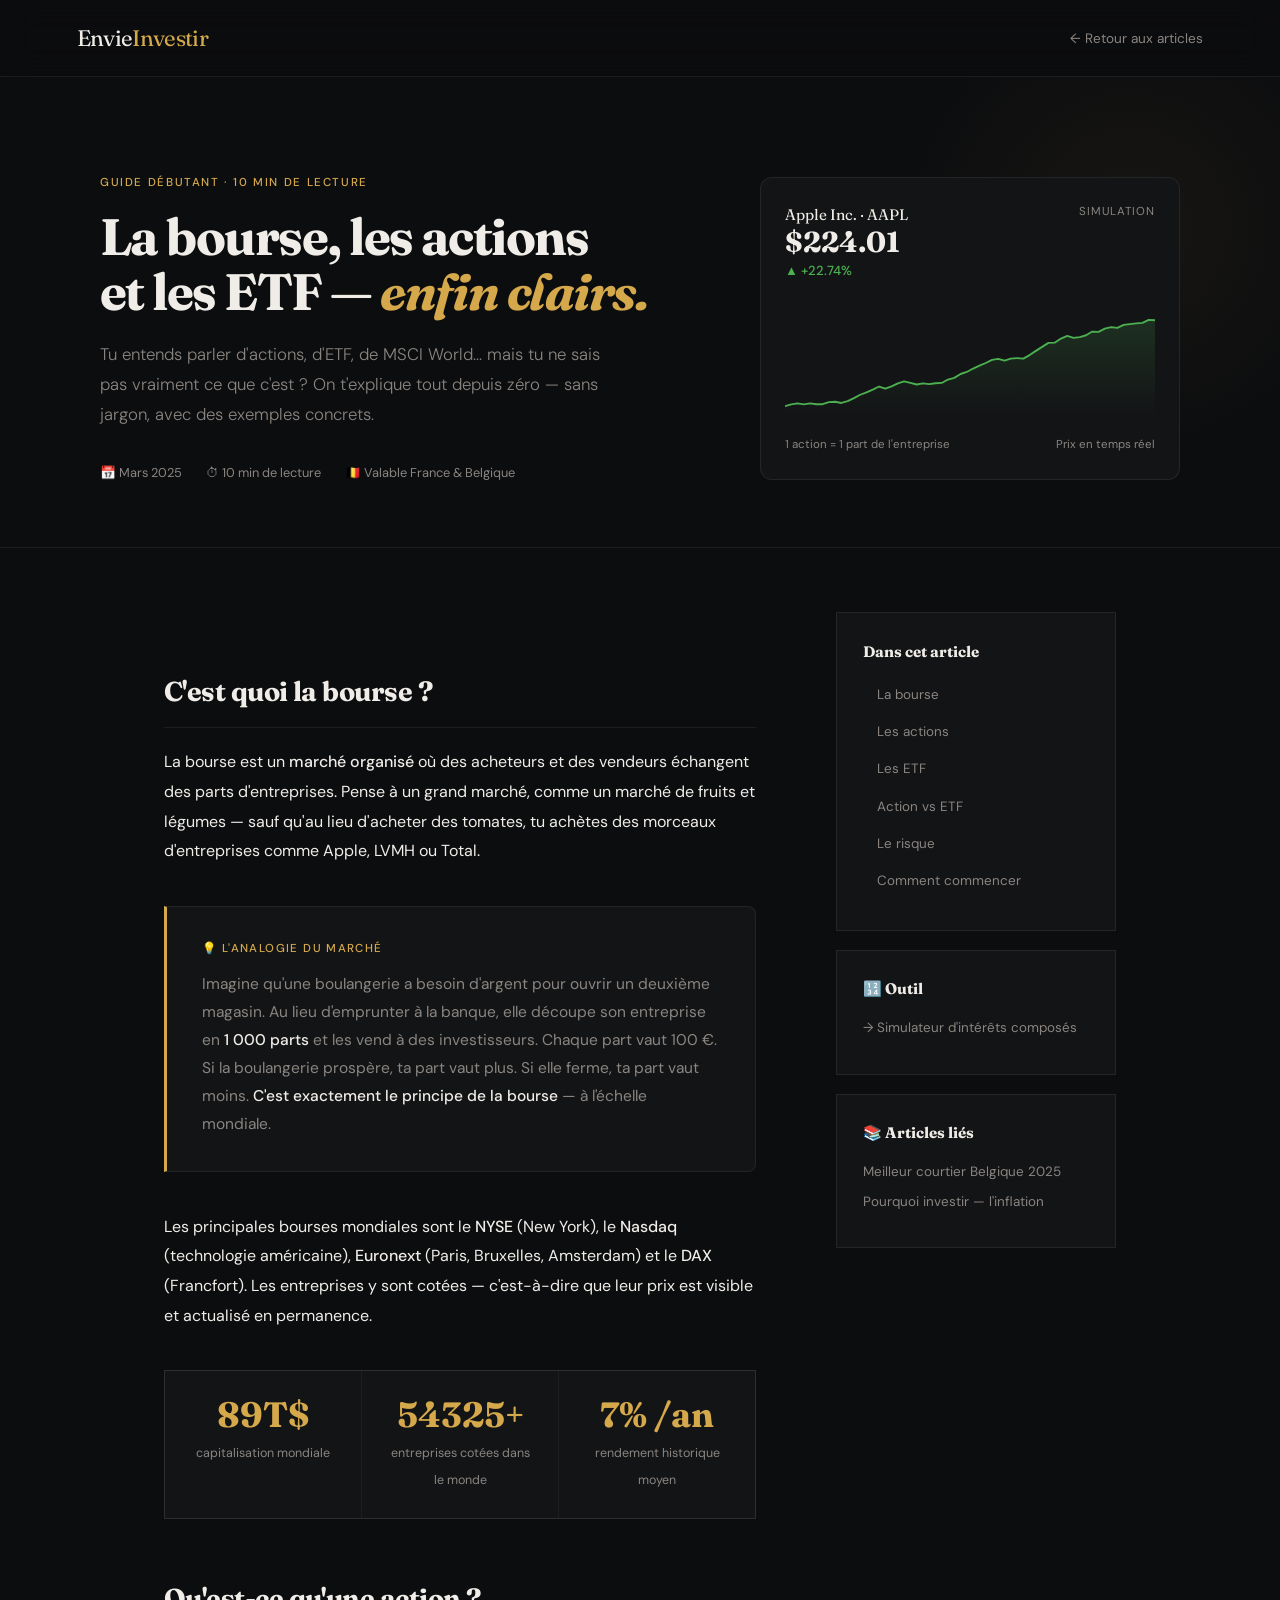
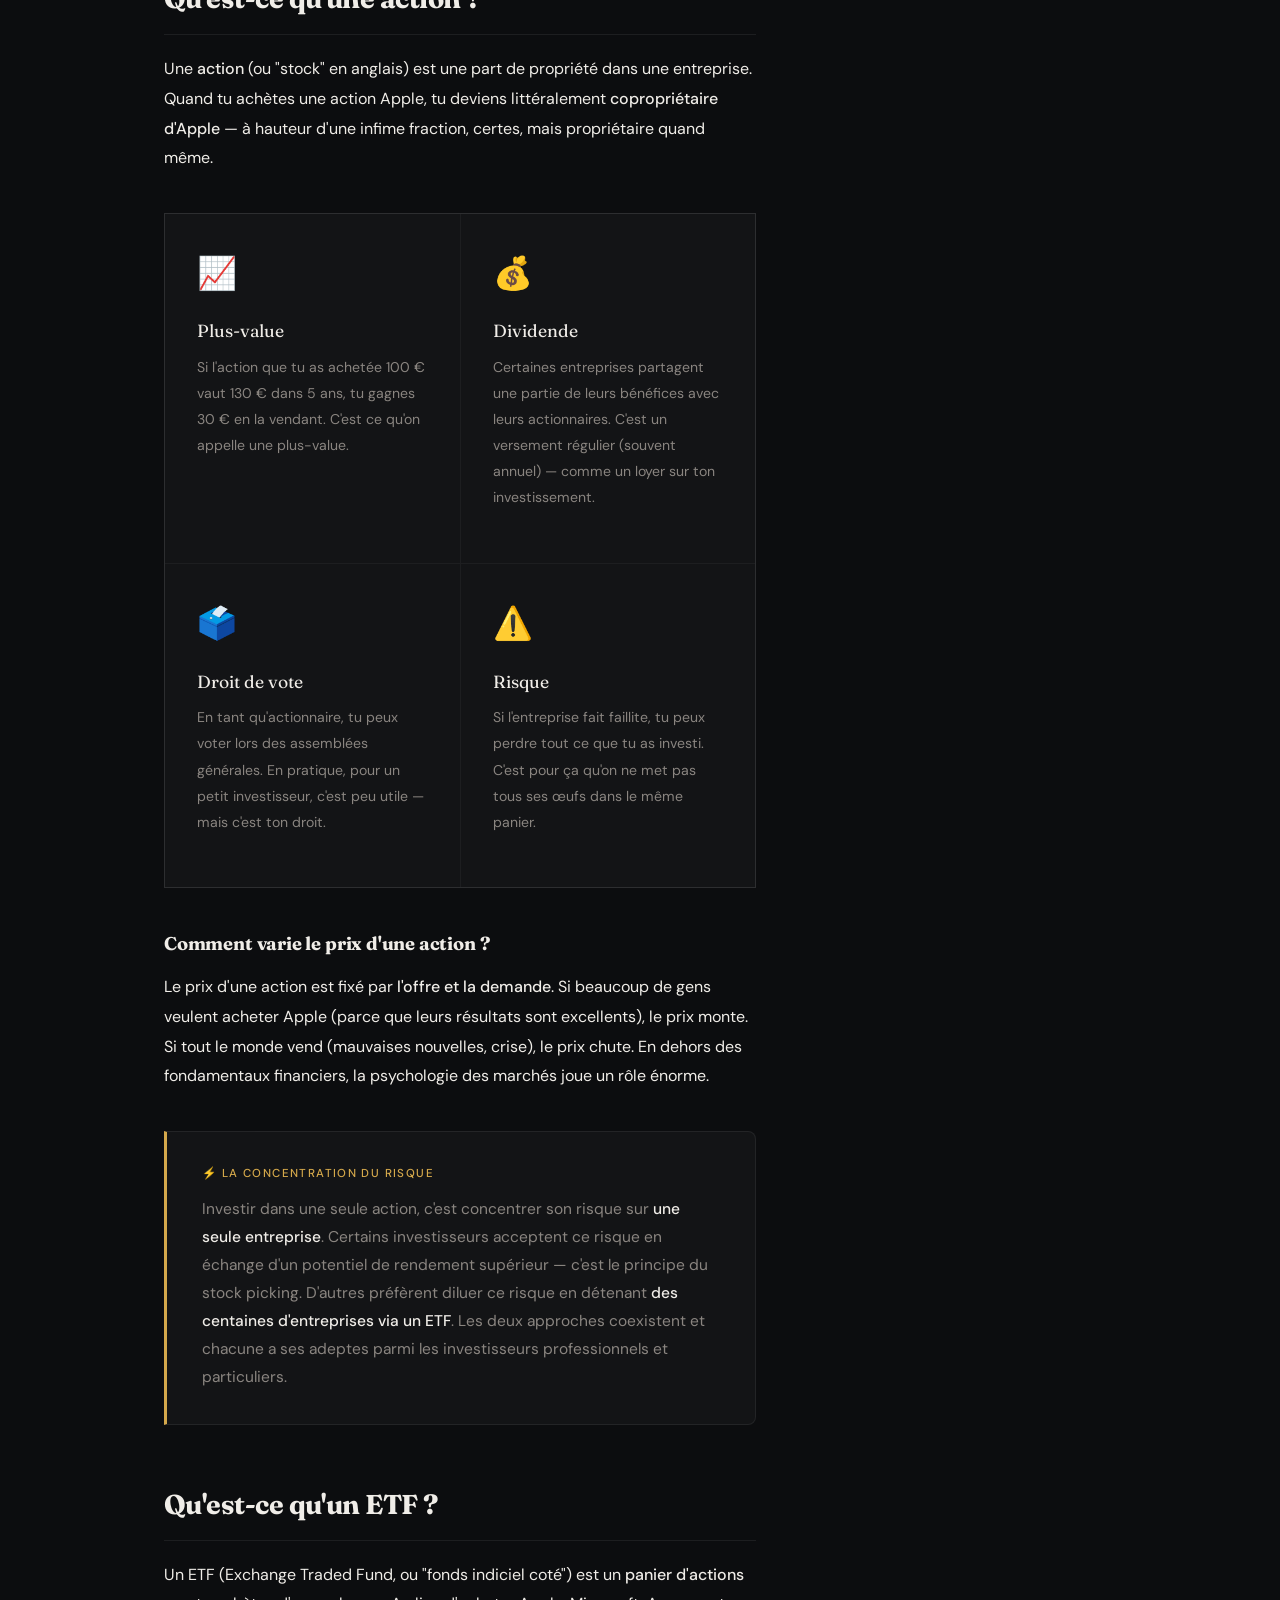
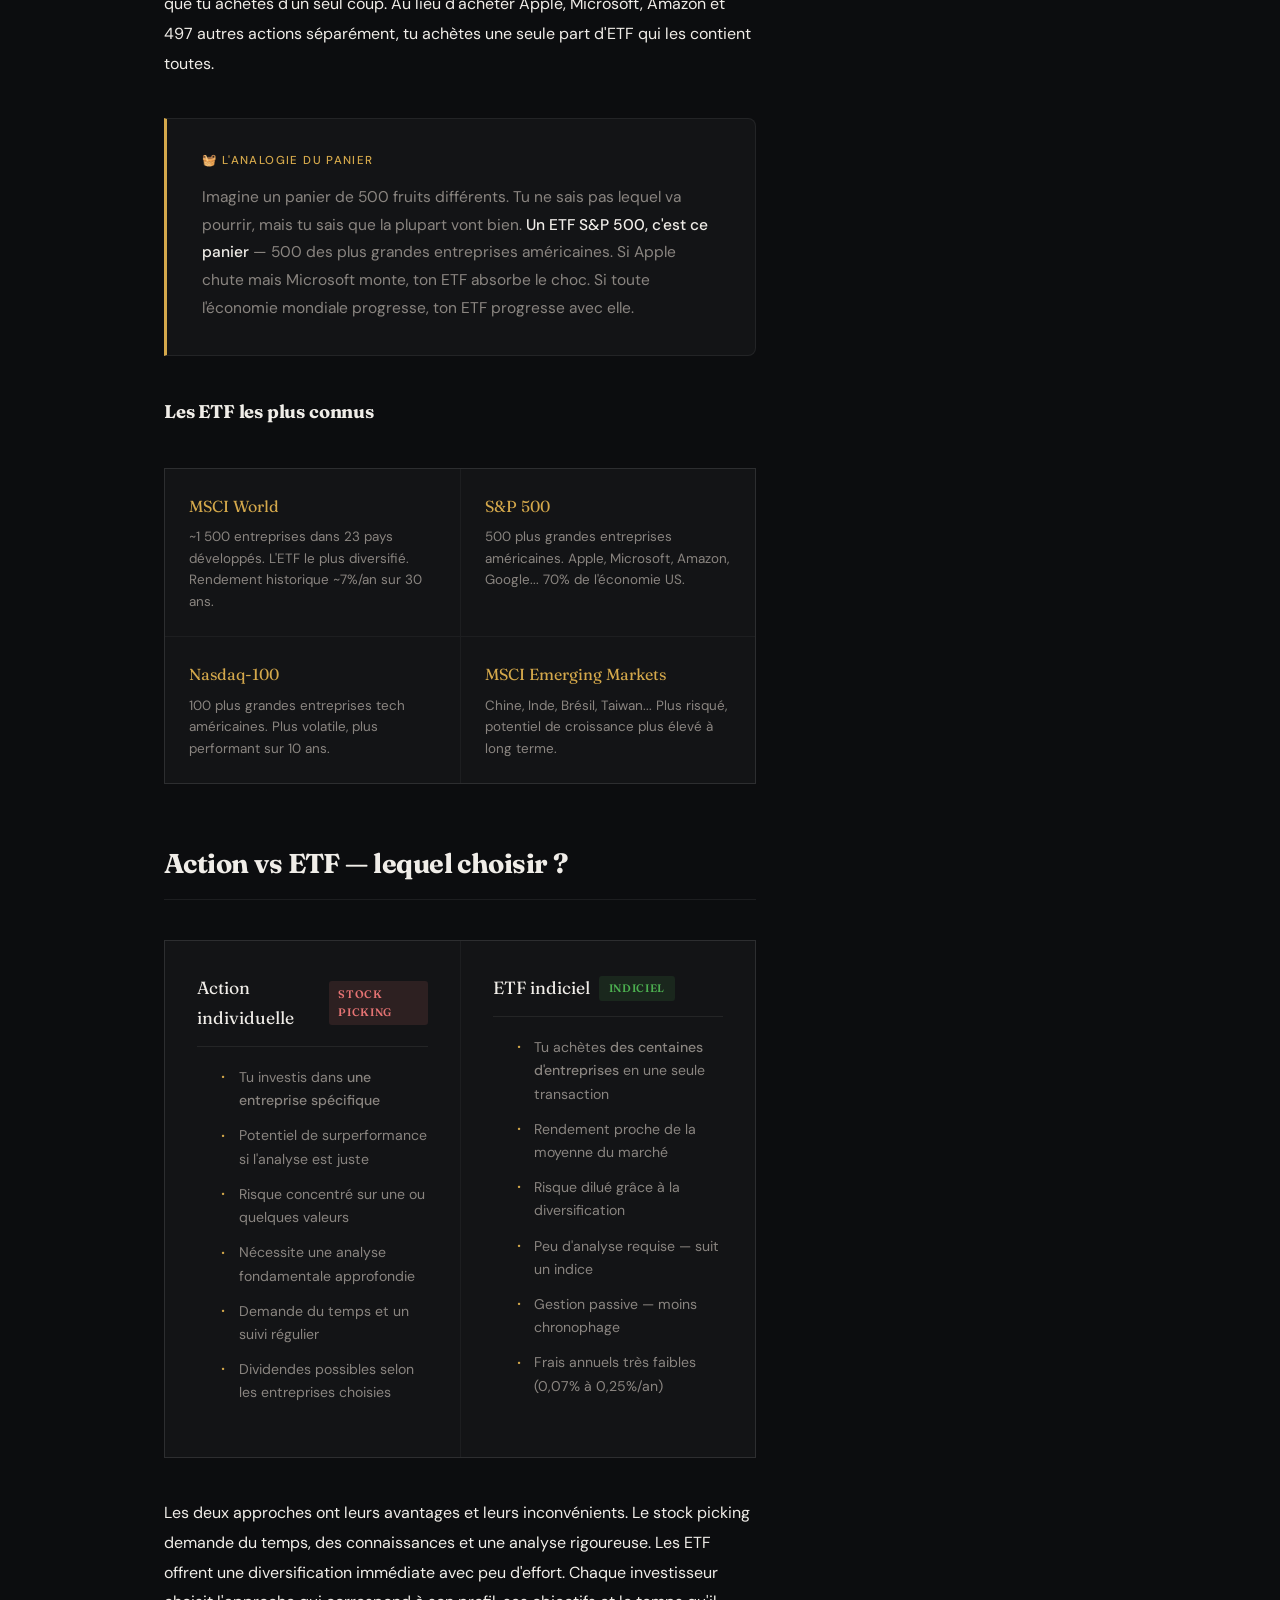
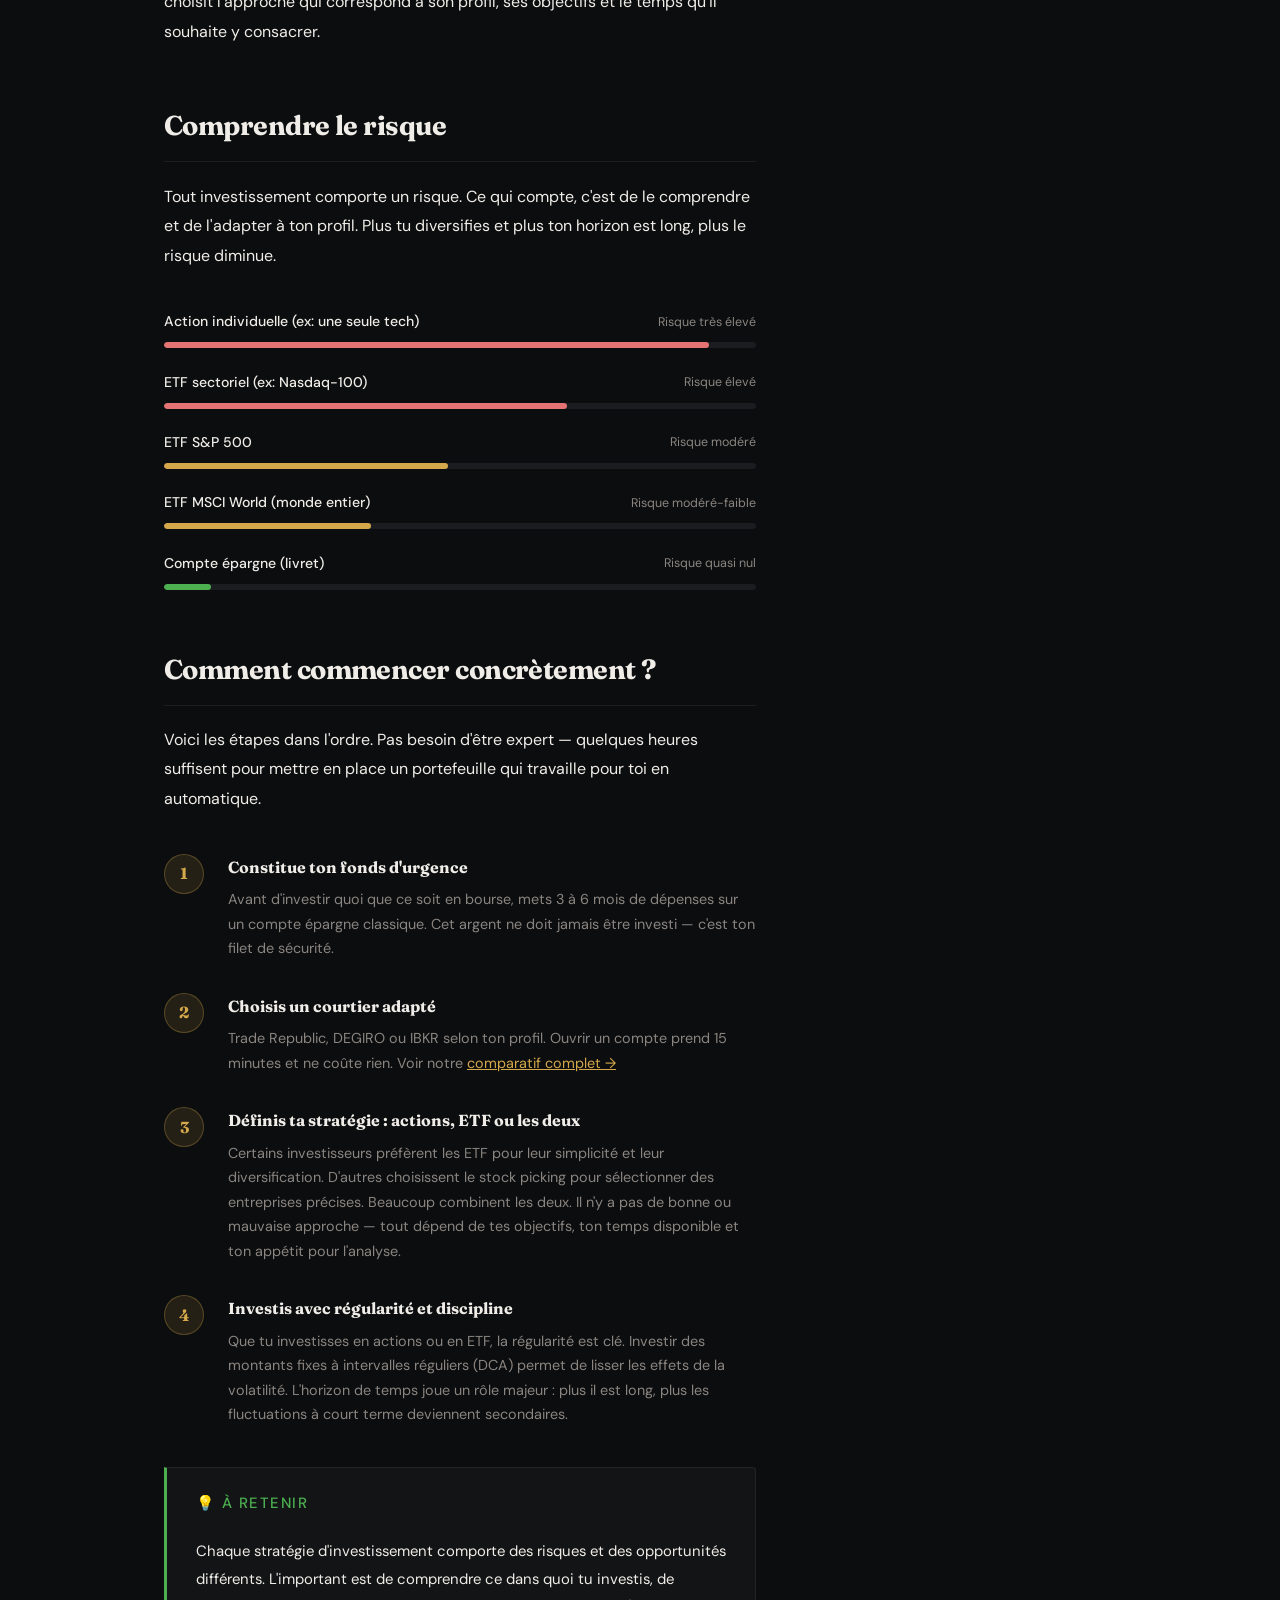
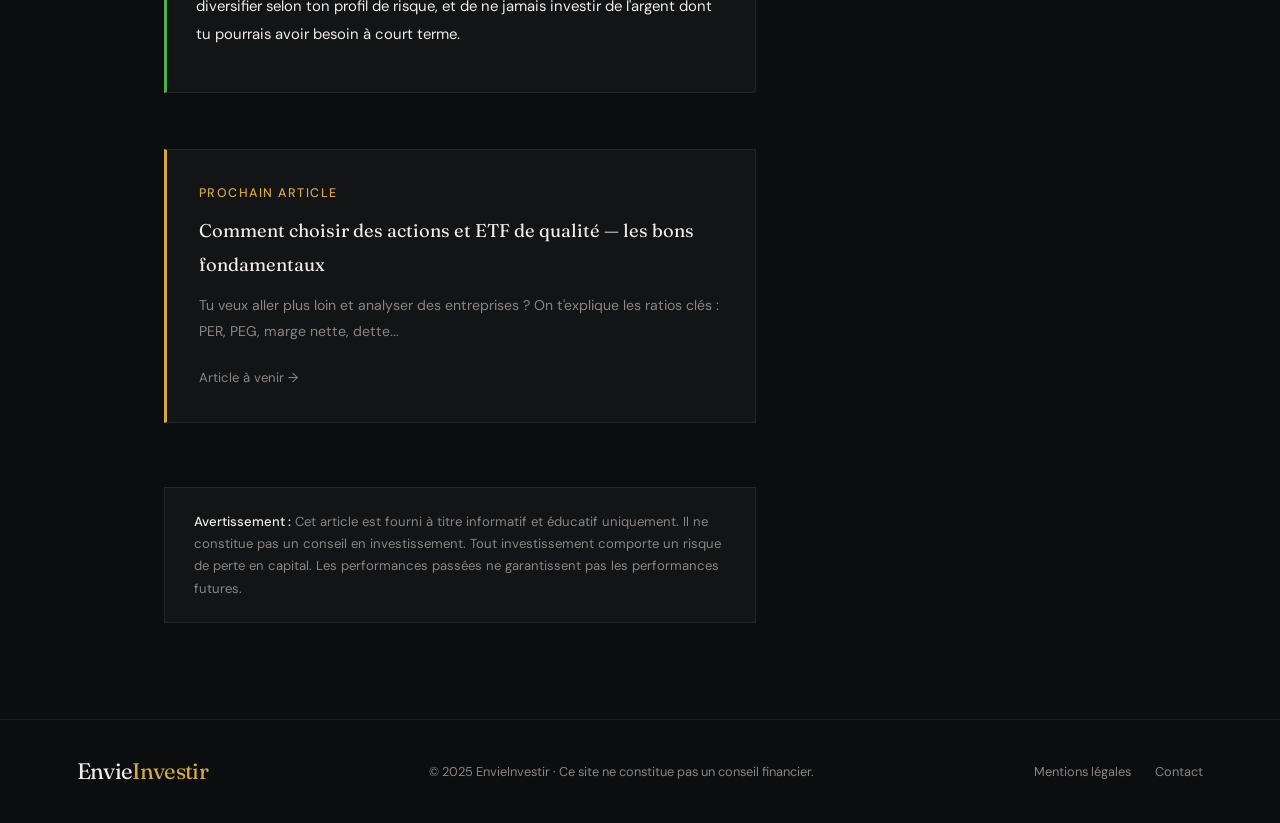
==== commit c9c5dff7: "Reorganize static assets into assets/css, assets/js and api folders Co-Authored-By: Claude Sonnet 4." ====
--- a/apprendre-bourse-actions-etf.html
+++ b/apprendre-bourse-actions-etf.html
@@ -27,8 +27,8 @@
   </script>
 
   <link rel="preconnect" href="https://fonts.googleapis.com">
-  <link rel="stylesheet" href="style.css">
-  <link rel="stylesheet" href="apprendre-bourse.css">
+  <link rel="stylesheet" href="assets/css/style.css">
+  <link rel="stylesheet" href="assets/css/apprendre-bourse.css">
   <link rel="icon" type="image/png" href="images/logo.png">
   <script async src="https://pagead2.googlesyndication.com/pagead/js/adsbygoogle.js?client=ca-pub-3823599656644016" crossorigin="anonymous"></script>
 </head>
@@ -426,6 +426,6 @@
   </div>
 </footer>
 
-<script src="apprendre-bourse.js"></script>
+<script src="assets/js/apprendre-bourse.js"></script>
 </body>
 </html>
--- a/assets/css/style.css
+++ b/assets/css/style.css
@@ -0,0 +1,837 @@
+@import url("https://fonts.googleapis.com/css2?family=Fraunces:ital,wght@0,400;0,700;1,400&family=DM+Sans:wght@300;400;500&display=swap");
+
+/* ── RESET ── */
+*, *::before, *::after { margin: 0; padding: 0; box-sizing: border-box; }
+
+/* ── VARIABLES ── */
+:root {
+  --gold:       #d4a84b;
+  --gold-light: #e8c876;
+  --gold-dim:   rgba(212,168,75,0.12);
+  --bg:         #0c0d0f;
+  --bg2:        #131416;
+  --bg3:        #1a1c1f;
+  --border:     rgba(255,255,255,0.07);
+  --text:       #f0ede8;
+  --muted:      #8a8580;
+  --green:      #4caf50;
+  --red:        #e57373;
+}
+
+html { scroll-behavior: smooth; }
+
+body {
+  font-family: "DM Sans", sans-serif;
+  background: var(--bg);
+  color: var(--text);
+  font-size: 16px;
+  line-height: 1.7;
+  overflow-x: hidden;
+}
+
+/* ── NAVIGATION ── */
+nav {
+  display: flex;
+  align-items: center;
+  justify-content: space-between;
+  padding: 1.2rem 6%;
+  border-bottom: 1px solid var(--border);
+  position: sticky;
+  top: 0;
+  z-index: 100;
+  background: rgba(12,13,15,0.92);
+  backdrop-filter: blur(16px);
+}
+
+.logo {
+  font-family: "Fraunces", serif;
+  font-size: 1.4rem;
+  letter-spacing: -0.03em;
+  text-decoration: none;
+}
+.logo .w1 { color: var(--text); }
+.logo .w2 { color: var(--gold); }
+
+.nav-links {
+  display: flex;
+  gap: 2.5rem;
+  list-style: none;
+  align-items: center;
+}
+.nav-links a {
+  color: var(--muted);
+  text-decoration: none;
+  font-size: 0.88rem;
+  transition: color 0.2s;
+}
+.nav-links a:hover { color: var(--text); }
+
+.nav-back {
+  font-size: 0.85rem;
+  color: var(--muted);
+  text-decoration: none;
+  display: flex;
+  align-items: center;
+  gap: 6px;
+  transition: color 0.2s;
+}
+.nav-back:hover { color: var(--text); }
+
+/* ── BUTTONS ── */
+.btn-primary {
+  display: inline-block;
+  background: var(--gold);
+  color: #0c0d0f;
+  padding: 0.9rem 2.2rem;
+  font-family: "DM Sans", sans-serif;
+  font-size: 0.92rem;
+  font-weight: 500;
+  text-decoration: none;
+  border: none;
+  cursor: pointer;
+  transition: background 0.2s, transform 0.15s;
+}
+.btn-primary:hover { background: var(--gold-light); transform: translateY(-1px); }
+
+.btn-ghost {
+  display: inline-flex;
+  align-items: center;
+  gap: 8px;
+  color: var(--text);
+  border: 1px solid var(--border);
+  padding: 0.9rem 2.2rem;
+  font-family: "DM Sans", sans-serif;
+  font-size: 0.92rem;
+  font-weight: 400;
+  text-decoration: none;
+  cursor: pointer;
+  transition: border-color 0.2s, transform 0.15s;
+}
+.btn-ghost:hover { border-color: var(--muted); transform: translateY(-1px); }
+
+/* ── SECTION LABELS & TITLES ── */
+.section-label {
+  font-size: 0.72rem;
+  letter-spacing: 0.14em;
+  text-transform: uppercase;
+  color: var(--gold);
+  font-weight: 500;
+  margin-bottom: 0.4rem;
+  display: block;
+}
+.section-title {
+  font-family: "Fraunces", serif;
+  font-size: clamp(1.6rem, 3vw, 2.2rem);
+  letter-spacing: -0.02em;
+  font-weight: 700;
+  line-height: 1.15;
+}
+
+/* ── CALLOUTS ── */
+.callout {
+  background: var(--bg2);
+  border: 1px solid var(--border);
+  border-left: 3px solid var(--gold);
+  padding: 1.4rem 1.8rem;
+  margin: 2rem 0;
+  border-radius: 0 4px 4px 0;
+}
+.callout-title {
+  font-size: 0.78rem;
+  letter-spacing: 0.1em;
+  text-transform: uppercase;
+  color: var(--gold);
+  font-weight: 500;
+  margin-bottom: 0.5rem;
+}
+.callout p           { margin-bottom: 0; font-size: 0.93rem; }
+.callout.warning     { border-left-color: var(--red); }
+.callout.warning .callout-title { color: var(--red); }
+.callout.tip         { border-left-color: var(--green); }
+.callout.tip .callout-title     { color: var(--green); }
+
+/* ── BADGES ── */
+.badge {
+  display: inline-block;
+  padding: 0.25rem 0.65rem;
+  border-radius: 2px;
+  font-size: 0.75rem;
+  font-weight: 500;
+}
+.badge-green { background: rgba(76,175,80,0.12);   color: var(--green); }
+.badge-red   { background: rgba(229,115,115,0.12); color: var(--red);   }
+.badge-gold  { background: var(--gold-dim);         color: var(--gold);  }
+
+/* ── TABLE (base) ── */
+.table-wrap { overflow-x: auto; margin: 2rem 0; }
+table { width: 100%; border-collapse: collapse; font-size: 0.88rem; }
+thead tr  { background: var(--bg3); }
+thead th  {
+  padding: 1rem 1.2rem;
+  text-align: left;
+  font-weight: 500;
+  font-size: 0.8rem;
+  letter-spacing: 0.06em;
+  text-transform: uppercase;
+  color: var(--muted);
+  border-bottom: 1px solid var(--border);
+  white-space: nowrap;
+}
+tbody td         { padding: 1rem 1.2rem; border-bottom: 1px solid var(--border); vertical-align: top; }
+tbody tr:hover   { background: var(--bg2); }
+
+/* ── FOOTER ── */
+footer {
+  border-top: 1px solid var(--border);
+  padding: 2rem 6%;
+  display: flex;
+  justify-content: space-between;
+  align-items: center;
+  font-size: 0.8rem;
+  color: var(--muted);
+  flex-wrap: wrap;
+  gap: 1rem;
+}
+footer a       { color: var(--muted); text-decoration: none; transition: color 0.2s; }
+footer a:hover { color: var(--text); }
+.footer-links  { display: flex; gap: 1.5rem; }
+
+/* ── ANIMATION ── */
+@keyframes pulse {
+  0%, 100% { opacity: 1; }
+  50%       { opacity: 0.3; }
+}
+
+
+/* ══════════════════════════════════════════
+   PAGE: HOME  (index.html)
+══════════════════════════════════════════ */
+
+/* Hero */
+.hero {
+  padding: 6rem 6% 5rem;
+  position: relative;
+  overflow: hidden;
+}
+.hero::after {
+  content: '';
+  position: absolute;
+  top: -80px; right: -100px;
+  width: 500px; height: 500px;
+  background: radial-gradient(circle, rgba(212,168,75,0.07) 0%, transparent 65%);
+  pointer-events: none;
+}
+.hero-label {
+  display: inline-flex;
+  align-items: center;
+  gap: 8px;
+  font-size: 0.72rem;
+  letter-spacing: 0.14em;
+  text-transform: uppercase;
+  color: var(--gold);
+  font-weight: 500;
+  border: 1px solid rgba(212,168,75,0.28);
+  padding: 0.35rem 0.85rem;
+  margin-bottom: 2.2rem;
+}
+.hero-label-dot {
+  width: 6px; height: 6px;
+  background: var(--gold);
+  border-radius: 50%;
+  animation: pulse 2s infinite;
+}
+.hero h1 {
+  font-family: "Fraunces", serif;
+  font-size: clamp(2.6rem, 5.5vw, 4.8rem);
+  line-height: 1.05;
+  letter-spacing: -0.03em;
+  font-weight: 700;
+  max-width: 760px;
+  margin-bottom: 1.6rem;
+}
+.hero h1 em { font-style: italic; color: var(--gold); }
+
+.hero-sub {
+  font-size: 1.05rem;
+  color: var(--muted);
+  max-width: 480px;
+  line-height: 1.85;
+  margin-bottom: 2.5rem;
+  font-weight: 300;
+}
+.hero-sub strong { color: var(--text); font-weight: 400; }
+
+.divider { height: 1px; background: var(--border); margin: 0 6%; }
+
+/* Articles section */
+.articles { padding: 4rem 6% 5rem; }
+.articles-header {
+  display: flex;
+  justify-content: space-between;
+  align-items: flex-end;
+  margin-bottom: 2.5rem;
+}
+.see-all {
+  font-size: 0.83rem;
+  color: var(--gold);
+  text-decoration: none;
+  border-bottom: 1px solid rgba(212,168,75,0.3);
+  padding-bottom: 1px;
+  transition: border-color 0.2s;
+}
+.see-all:hover { border-color: var(--gold); }
+
+/* Article card grid */
+.articles-grid {
+  display: grid;
+  grid-template-columns: 1.8fr 1fr 1fr;
+  border: 1px solid var(--border);
+  gap: 1px;
+  background: var(--border);
+}
+.article-card {
+  background: var(--bg);
+  padding: 2rem;
+  text-decoration: none;
+  color: inherit;
+  display: flex;
+  flex-direction: column;
+  justify-content: space-between;
+  min-height: 200px;
+  transition: background 0.18s;
+}
+.article-card:hover           { background: var(--bg2); }
+.article-card.featured        { grid-row: span 2; min-height: 400px; }
+.card-tag {
+  font-size: 0.7rem;
+  letter-spacing: 0.1em;
+  text-transform: uppercase;
+  color: var(--gold);
+  font-weight: 500;
+  margin-bottom: 1rem;
+  display: block;
+}
+.card-title {
+  font-family: "Fraunces", serif;
+  line-height: 1.25;
+  letter-spacing: -0.015em;
+  flex: 1;
+}
+.featured .card-title                  { font-size: 1.5rem; }
+.article-card:not(.featured) .card-title { font-size: 1.05rem; }
+
+.card-excerpt {
+  font-size: 0.88rem;
+  color: var(--muted);
+  line-height: 1.7;
+  margin-top: 0.8rem;
+  font-weight: 300;
+}
+.card-meta {
+  display: flex;
+  align-items: center;
+  gap: 0.6rem;
+  font-size: 0.76rem;
+  color: var(--muted);
+  margin-top: 1.8rem;
+}
+.dot {
+  width: 3px; height: 3px;
+  background: var(--muted);
+  border-radius: 50%;
+  display: inline-block;
+}
+
+
+/* ══════════════════════════════════════════
+   PAGE: COMPARATIF
+══════════════════════════════════════════ */
+
+.page-comparatif .page-wrap {
+  max-width: 1100px;
+  margin: 0 auto;
+  padding: 0 5%;
+  display: grid;
+  grid-template-columns: 1fr 280px;
+  gap: 5rem;
+  align-items: start;
+}
+.page-comparatif article { padding: 4rem 0 6rem; }
+
+/* Article header */
+.article-tag {
+  font-size: 0.72rem;
+  letter-spacing: 0.14em;
+  text-transform: uppercase;
+  color: var(--gold);
+  font-weight: 500;
+  display: inline-flex;
+  align-items: center;
+  gap: 8px;
+  margin-bottom: 1.2rem;
+}
+.article-title {
+  font-family: "Fraunces", serif;
+  font-size: clamp(1.9rem, 4vw, 2.8rem);
+  line-height: 1.1;
+  letter-spacing: -0.025em;
+  margin-bottom: 1.2rem;
+}
+.article-intro {
+  font-size: 1.05rem;
+  color: var(--muted);
+  line-height: 1.9;
+  margin-bottom: 2rem;
+  font-weight: 300;
+  border-left: 2px solid var(--gold);
+  padding-left: 1.5rem;
+}
+.article-meta {
+  display: flex;
+  gap: 1.5rem;
+  align-items: center;
+  font-size: 0.8rem;
+  color: var(--muted);
+  padding: 1.2rem 0;
+  border-top: 1px solid var(--border);
+  border-bottom: 1px solid var(--border);
+  margin-bottom: 3rem;
+  flex-wrap: wrap;
+}
+
+/* Comparatif table */
+.compare-table { width: 100%; border-collapse: collapse; font-size: 0.88rem; margin: 0 0 3rem; }
+.compare-table thead tr { background: var(--bg3); }
+.compare-table thead th {
+  padding: 1rem 1.2rem;
+  text-align: left;
+  font-size: 0.78rem;
+  font-weight: 500;
+  letter-spacing: 0.08em;
+  text-transform: uppercase;
+  color: var(--muted);
+  border-bottom: 1px solid var(--border);
+  white-space: nowrap;
+}
+.compare-table thead th:first-child { width: 160px; }
+.compare-table tbody td {
+  padding: 1rem 1.2rem;
+  border-bottom: 1px solid var(--border);
+  vertical-align: middle;
+  line-height: 1.5;
+}
+.compare-table tbody tr:hover { background: var(--bg2); }
+.compare-table .broker-name { font-family: "Fraunces", serif; font-size: 1rem; font-weight: 700; color: var(--text); }
+.compare-table .broker-sub  { font-size: 0.78rem; color: var(--muted); margin-top: 2px; }
+
+.check { color: var(--green); font-size: 0.95rem; }
+.cross { color: var(--red);   font-size: 0.95rem; }
+.half  { color: var(--gold);  font-size: 0.95rem; }
+
+/* Verdict badges */
+.verdict-badge {
+  display: inline-block;
+  padding: 0.25rem 0.7rem;
+  border-radius: 2px;
+  font-size: 0.75rem;
+  font-weight: 500;
+  white-space: nowrap;
+}
+.v-debutant  { background: rgba(76,175,80,0.12);   color: var(--green); }
+.v-classique { background: var(--gold-dim);          color: var(--gold);  }
+.v-avance    { background: rgba(229,115,115,0.12);  color: var(--red);   }
+
+/* Article body – h2/h3 headings */
+article h2 {
+  font-family: "Fraunces", serif;
+  font-size: 1.6rem;
+  letter-spacing: -0.02em;
+  margin: 3.5rem 0 1.2rem;
+  padding-bottom: 0.8rem;
+  border-bottom: 1px solid var(--border);
+}
+article h3 {
+  font-family: "Fraunces", serif;
+  font-size: 1.15rem;
+  margin: 2rem 0 0.8rem;
+  letter-spacing: -0.01em;
+}
+article > p  { margin-bottom: 1.3rem; }
+article > ul, article > ol { padding-left: 1.5rem; margin-bottom: 1.3rem; }
+article > li { margin-bottom: 0.5rem; font-size: 0.97rem; }
+
+/* Broker cards */
+.broker-card {
+  background: var(--bg2);
+  border: 1px solid var(--border);
+  padding: 2rem;
+  margin: 2.5rem 0;
+}
+.broker-card-header {
+  display: flex;
+  justify-content: space-between;
+  align-items: flex-start;
+  margin-bottom: 1.8rem;
+  padding-bottom: 1.5rem;
+  border-bottom: 1px solid var(--border);
+}
+.broker-card-name    { font-family: "Fraunces", serif; font-size: 1.4rem; font-weight: 700; letter-spacing: -0.02em; }
+.broker-card-tagline { font-size: 0.85rem; color: var(--muted); margin-top: 4px; }
+
+/* Score bars */
+.scores         { margin-bottom: 1.5rem; }
+.score-row      { display: flex; align-items: center; gap: 1rem; margin-bottom: 0.6rem; }
+.score-row-label { font-size: 0.82rem; color: var(--muted); width: 130px; flex-shrink: 0; }
+.score-bar-track { flex: 1; height: 4px; background: var(--bg3); border-radius: 2px; overflow: hidden; }
+.score-bar-fill  { height: 100%; background: var(--gold); border-radius: 2px; }
+.score-val       { font-size: 0.82rem; color: var(--muted); width: 30px; text-align: right; flex-shrink: 0; }
+
+/* Pros / Cons */
+.pros-cons { display: grid; grid-template-columns: 1fr 1fr; gap: 1.5rem; margin-bottom: 1.5rem; }
+.pros h4, .cons h4 {
+  font-size: 0.78rem;
+  letter-spacing: 0.1em;
+  text-transform: uppercase;
+  font-weight: 500;
+  margin-bottom: 0.8rem;
+}
+.pros h4 { color: var(--green); }
+.cons h4 { color: var(--red); }
+.pros ul, .cons ul { padding-left: 1rem; list-style: none; }
+.pros li, .cons li {
+  font-size: 0.88rem;
+  color: var(--muted);
+  margin-bottom: 0.5rem;
+  padding-left: 1rem;
+  position: relative;
+}
+.pros li::before { content: '+'; position: absolute; left: 0; color: var(--green); font-weight: 500; }
+.cons li::before { content: '−'; position: absolute; left: 0; color: var(--red);   font-weight: 500; }
+
+.broker-cta {
+  display: inline-block;
+  background: var(--gold);
+  color: #0c0d0f;
+  padding: 0.75rem 1.8rem;
+  font-size: 0.88rem;
+  font-weight: 500;
+  text-decoration: none;
+  transition: background 0.2s;
+  font-family: "DM Sans", sans-serif;
+}
+.broker-cta:hover { background: var(--gold-light); }
+.broker-cta-note  { display: block; font-size: 0.75rem; color: var(--muted); margin-top: 0.6rem; }
+
+/* Verdict grid */
+.verdict-grid {
+  display: grid;
+  grid-template-columns: repeat(3,1fr);
+  gap: 1px;
+  background: var(--border);
+  border: 1px solid var(--border);
+  margin: 2rem 0;
+}
+.verdict-item   { background: var(--bg2); padding: 1.8rem; }
+.verdict-broker { font-family: "Fraunces", serif; font-size: 1.1rem; font-weight: 700; color: var(--gold); margin-bottom: 0.6rem; }
+.verdict-for    { font-size: 0.88rem; color: var(--muted); line-height: 1.7; }
+
+/* Table of contents */
+.toc {
+  background: var(--bg2);
+  border: 1px solid var(--border);
+  border-left: 3px solid var(--gold);
+  padding: 1.6rem 2rem;
+  margin-bottom: 3rem;
+}
+.toc-title { font-family: "Fraunces", serif; font-size: 0.95rem; margin-bottom: 1rem; }
+.toc ol    { padding-left: 1.2rem; }
+.toc li    { margin-bottom: 0.4rem; }
+.toc a     { color: var(--muted); font-size: 0.87rem; text-decoration: none; transition: color 0.2s; }
+.toc a:hover { color: var(--gold); }
+
+/* Disclaimer */
+.disclaimer {
+  background: var(--bg2);
+  border: 1px solid var(--border);
+  padding: 1.4rem 1.8rem;
+  margin-top: 4rem;
+  font-size: 0.82rem;
+  color: var(--muted);
+  line-height: 1.7;
+}
+.disclaimer strong { color: var(--text); }
+
+/* Sidebar */
+.sidebar { padding: 4rem 0; position: sticky; top: 80px; }
+.sidebar-card {
+  background: var(--bg2);
+  border: 1px solid var(--border);
+  padding: 1.6rem;
+  margin-bottom: 1.2rem;
+}
+.sidebar-card h4 { font-family: "Fraunces", serif; font-size: 0.95rem; margin-bottom: 1rem; }
+.sidebar-list    { list-style: none; }
+.sidebar-list li { margin-bottom: 0.7rem; }
+.sidebar-list a  {
+  color: var(--muted);
+  text-decoration: none;
+  font-size: 0.86rem;
+  line-height: 1.5;
+  display: block;
+  transition: color 0.2s;
+}
+.sidebar-list a:hover { color: var(--gold); }
+.ad-sidebar {
+  background: var(--bg2);
+  border: 1px dashed rgba(212,168,75,0.2);
+  padding: 1.5rem;
+  margin-bottom: 1.2rem;
+  min-height: 250px;
+  display: flex;
+  flex-direction: column;
+  align-items: center;
+  justify-content: center;
+  gap: 6px;
+  text-align: center;
+  color: rgba(212,168,75,0.3);
+  font-size: 0.72rem;
+  letter-spacing: 0.1em;
+  text-transform: uppercase;
+  font-weight: 600;
+}
+
+
+/* ══════════════════════════════════════════
+   PAGE: CONTACT & LEGAL  (shared elements)
+══════════════════════════════════════════ */
+
+.page-contact .page-wrap { max-width: 600px; margin: 0 auto; padding: 5rem 5% 6rem; }
+.page-legal   .page-wrap { max-width: 720px; margin: 0 auto; padding: 5rem 5% 6rem; }
+
+.page-tag {
+  font-size: 0.72rem;
+  letter-spacing: 0.14em;
+  text-transform: uppercase;
+  color: var(--gold);
+  font-weight: 500;
+  display: block;
+  margin-bottom: 1rem;
+}
+.page-title {
+  font-family: "Fraunces", serif;
+  font-size: clamp(1.8rem, 4vw, 2.6rem);
+  letter-spacing: -0.025em;
+  margin-bottom: 1rem;
+  line-height: 1.1;
+}
+.page-intro {
+  font-size: 1rem;
+  color: var(--muted);
+  line-height: 1.8;
+  margin-bottom: 3rem;
+  padding-bottom: 2rem;
+  border-bottom: 1px solid var(--border);
+  font-weight: 300;
+}
+
+/* Contact */
+.contact-block {
+  background: var(--bg2);
+  border: 1px solid var(--border);
+  padding: 2rem 2.2rem;
+  display: flex;
+  align-items: center;
+  justify-content: space-between;
+  gap: 1.5rem;
+  margin-bottom: 2rem;
+}
+.contact-block-left h3 { font-family: "Fraunces", serif; font-size: 1rem; margin-bottom: 0.3rem; }
+.contact-block-left p  { font-size: 0.85rem; color: var(--muted); }
+.email-link {
+  display: inline-flex;
+  align-items: center;
+  gap: 8px;
+  background: var(--gold);
+  color: #0c0d0f;
+  padding: 0.75rem 1.5rem;
+  font-family: "DM Sans", sans-serif;
+  font-size: 0.88rem;
+  font-weight: 500;
+  text-decoration: none;
+  white-space: nowrap;
+  transition: background 0.2s;
+  flex-shrink: 0;
+}
+.email-link:hover    { background: var(--gold-light); }
+.contact-topics      { margin-top: 2.5rem; }
+.contact-topics h2   { font-family: "Fraunces", serif; font-size: 1.1rem; margin-bottom: 1.2rem; color: var(--text); }
+.topic-list          { list-style: none; display: flex; flex-direction: column; gap: 0.6rem; }
+.topic-list li       { display: flex; align-items: flex-start; gap: 0.8rem; font-size: 0.92rem; color: var(--muted); line-height: 1.6; }
+.topic-list li::before { content: '→'; color: var(--gold); flex-shrink: 0; margin-top: 1px; }
+.contact-note {
+  margin-top: 2.5rem;
+  padding-top: 2rem;
+  border-top: 1px solid var(--border);
+  font-size: 0.82rem;
+  color: var(--muted);
+  line-height: 1.7;
+}
+
+/* Legal */
+.page-updated   { font-size: 0.82rem; color: var(--muted); margin-bottom: 3rem; padding-bottom: 2rem; border-bottom: 1px solid var(--border); }
+.legal-section  { margin-bottom: 2.5rem; }
+.legal-section h2 { font-family: "Fraunces", serif; font-size: 1.15rem; letter-spacing: -0.01em; margin-bottom: 0.8rem; }
+.legal-section p  { font-size: 0.95rem; color: var(--muted); line-height: 1.8; margin-bottom: 0.6rem; }
+.legal-section p strong { color: var(--text); font-weight: 500; }
+.legal-divider  { height: 1px; background: var(--border); margin: 2.5rem 0; }
+
+
+/* ══════════════════════════════════════════
+   RESPONSIVE
+══════════════════════════════════════════ */
+
+@media (max-width: 1024px) {
+  nav { padding: 1rem 5%; }
+  .nav-links { gap: 1.5rem; font-size: 0.8rem; }
+
+  /* Home grid */
+  .articles-grid { grid-template-columns: 1fr 1fr; }
+  .article-card.featured { grid-row: span 1; min-height: 0; }
+  .featured .card-title  { font-size: 1.1rem; }
+
+  /* Comparatif layout */
+  .page-comparatif .page-wrap { grid-template-columns: 1fr; gap: 3rem; padding: 0 4%; }
+  .sidebar { padding: 0; position: static; }
+  .compare-table thead th:first-child { width: auto; }
+}
+
+@media (max-width: 768px) {
+  nav { padding: 1rem 4%; flex-direction: column; gap: 1rem; }
+  .nav-links { gap: 1.2rem; font-size: 0.75rem; }
+
+  /* Hero */
+  .hero        { padding: 4rem 5% 3rem; }
+  .hero h1     { font-size: clamp(1.8rem, 4vw, 3rem); }
+  .hero-sub    { font-size: 0.95rem; margin-bottom: 2rem; }
+  .divider     { margin: 0 5%; }
+
+  /* Home */
+  .articles         { padding: 3rem 5%; }
+  .articles-header  { flex-direction: column; align-items: flex-start; gap: 1rem; }
+  .see-all          { width: 100%; display: block; text-align: left; }
+  .articles-grid    { grid-template-columns: 1fr; }
+  .article-card     { padding: 1.5rem; min-height: 150px; }
+  .featured .card-title { font-size: 1rem; }
+
+  /* Comparatif */
+  .article-title  { font-size: clamp(1.6rem, 4vw, 2.2rem); }
+  .article-intro  { font-size: 0.95rem; padding-left: 1.2rem; }
+  article h2      { font-size: 1.3rem; margin: 2.5rem 0 1rem; }
+  article h3      { font-size: 1rem; }
+  .compare-table  { font-size: 0.78rem; }
+  .compare-table thead th { padding: 0.8rem; font-size: 0.7rem; }
+  .compare-table tbody td { padding: 0.8rem; }
+  .broker-card        { padding: 1.5rem; margin: 2rem 0; }
+  .broker-card-name   { font-size: 1.2rem; }
+  .pros-cons          { grid-template-columns: 1fr; gap: 1rem; }
+  .verdict-grid       { grid-template-columns: 1fr; }
+  .sidebar-card       { padding: 1.2rem; }
+  .ad-sidebar         { min-height: 150px; }
+
+  /* Contact & Legal */
+  .page-contact .page-wrap,
+  .page-legal .page-wrap   { padding: 3rem 4% 4rem; }
+  .page-title              { font-size: clamp(1.4rem, 4vw, 2rem); }
+  .contact-block           { padding: 1.5rem; flex-direction: column; align-items: flex-start; }
+  .email-link              { width: 100%; justify-content: center; white-space: normal; }
+  .contact-topics h2       { font-size: 1rem; }
+  .topic-list li           { font-size: 0.85rem; }
+  .legal-section h2        { font-size: 1rem; }
+  .legal-section p         { font-size: 0.9rem; }
+  .legal-divider           { margin: 2rem 0; }
+
+  /* Shared */
+  .section-title { font-size: clamp(1.4rem, 2.5vw, 1.8rem); }
+  footer         { padding: 1.5rem 4%; flex-direction: column; align-items: flex-start; }
+  .footer-links  { flex-direction: column; gap: 0.8rem; }
+  .callout       { padding: 1rem 1.2rem; }
+  table          { font-size: 0.75rem; }
+  thead th, tbody td { padding: 0.8rem; }
+}
+
+@media (max-width: 480px) {
+  nav { padding: 0.8rem 3%; }
+  .logo { font-size: 1.1rem; }
+  .nav-links { gap: 0.8rem; font-size: 0.7rem; }
+  body { font-size: 15px; }
+
+  /* Hero */
+  .hero        { padding: 2rem 4% 2rem; }
+  .hero-label  { font-size: 0.65rem; padding: 0.3rem 0.6rem; }
+  .hero h1     { font-size: clamp(1.4rem, 3vw, 2.2rem); margin-bottom: 1rem; }
+  .hero-sub    { font-size: 0.9rem; line-height: 1.6; margin-bottom: 1.5rem; }
+  .divider     { margin: 0 4%; }
+
+  /* Home */
+  .articles     { padding: 2rem 4%; }
+  .article-card { padding: 1rem; }
+  .section-title { font-size: clamp(1.2rem, 2vw, 1.6rem); }
+
+  /* Comparatif */
+  .article-tag    { font-size: 0.65rem; }
+  .article-title  { font-size: clamp(1.3rem, 3vw, 1.8rem); margin-bottom: 1rem; }
+  .article-intro  { font-size: 0.9rem; margin-bottom: 1.5rem; padding-left: 1rem; }
+  .article-meta   { flex-direction: column; align-items: flex-start; gap: 0.5rem; padding: 1rem 0; }
+  article h2      { font-size: 1.1rem; margin: 2rem 0 0.8rem; }
+  article h3      { font-size: 0.95rem; margin: 1.5rem 0 0.6rem; }
+  article > p, article > li { font-size: 0.9rem; }
+  .compare-table           { font-size: 0.65rem; margin: 0 0 2rem; }
+  .compare-table thead th  { padding: 0.6rem; font-size: 0.6rem; }
+  .compare-table tbody td  { padding: 0.6rem; }
+  .broker-card             { padding: 1.2rem; margin: 1.5rem 0; }
+  .broker-card-header      { flex-direction: column; margin-bottom: 1.2rem; padding-bottom: 1rem; }
+  .broker-card-name        { font-size: 1.1rem; }
+  .score-row-label         { width: 100px; font-size: 0.75rem; }
+  .score-val               { font-size: 0.75rem; }
+  .broker-cta              { padding: 0.65rem 1.2rem; font-size: 0.8rem; display: block; text-align: center; }
+  .verdict-item            { padding: 1.2rem; }
+  .verdict-broker          { font-size: 0.95rem; }
+  .verdict-for             { font-size: 0.8rem; }
+  .toc                     { padding: 1.2rem 1.5rem; margin-bottom: 2rem; }
+  .toc-title               { font-size: 0.9rem; }
+  .toc a                   { font-size: 0.8rem; }
+  .disclaimer              { padding: 1.2rem 1.5rem; font-size: 0.75rem; margin-top: 2rem; }
+  .sidebar-card            { padding: 1rem; margin-bottom: 1rem; }
+  .sidebar-card h4         { font-size: 0.9rem; }
+  .sidebar-list a          { font-size: 0.8rem; }
+  .ad-sidebar              { min-height: 120px; padding: 1rem; }
+
+  /* Contact & Legal */
+  .page-contact .page-wrap,
+  .page-legal .page-wrap   { padding: 2rem 4% 3rem; max-width: 100%; }
+  .page-tag                { font-size: 0.65rem; }
+  .page-title              { font-size: clamp(1.2rem, 3vw, 1.8rem); margin-bottom: 0.8rem; }
+  .page-intro              { font-size: 0.9rem; margin-bottom: 2rem; padding-bottom: 1.5rem; }
+  .contact-block           { padding: 1.2rem 1rem; gap: 1rem; }
+  .contact-block-left h3   { font-size: 0.9rem; }
+  .contact-block-left p    { font-size: 0.8rem; }
+  .email-link              { padding: 0.65rem 1.2rem; font-size: 0.8rem; }
+  .contact-topics          { margin-top: 1.5rem; }
+  .contact-topics h2       { font-size: 0.95rem; margin-bottom: 1rem; }
+  .topic-list              { gap: 0.5rem; }
+  .topic-list li           { font-size: 0.8rem; gap: 0.6rem; }
+  .contact-note            { margin-top: 1.5rem; padding-top: 1.5rem; font-size: 0.75rem; }
+  .page-updated            { font-size: 0.75rem; margin-bottom: 2rem; padding-bottom: 1.5rem; }
+  .legal-section           { margin-bottom: 2rem; }
+  .legal-section h2        { font-size: 0.95rem; margin-bottom: 0.6rem; }
+  .legal-section p         { font-size: 0.85rem; line-height: 1.7; margin-bottom: 0.5rem; }
+  .legal-divider           { margin: 1.5rem 0; }
+
+  /* Shared */
+  .badge            { font-size: 0.65rem; padding: 0.2rem 0.5rem; }
+  footer            { padding: 1rem 3%; font-size: 0.7rem; }
+  .btn-primary,
+  .btn-ghost        { padding: 0.7rem 1.5rem; font-size: 0.85rem; }
+  table             { font-size: 0.7rem; }
+  thead th, tbody td { padding: 0.6rem; }
+}
--- a/assets/css/apprendre-bourse.css
+++ b/assets/css/apprendre-bourse.css
@@ -0,0 +1,434 @@
+/* ══════════════════════════════════════════
+   EnvieInvestir — apprendre-bourse.css
+   ══════════════════════════════════════════ */
+
+/* ── REVEAL ANIMATIONS ── */
+.reveal {
+  opacity: 0;
+  transform: translateY(36px);
+  transition: opacity .75s cubic-bezier(.16,1,.3,1),
+              transform .75s cubic-bezier(.16,1,.3,1);
+}
+.reveal.visible { opacity: 1; transform: translateY(0); }
+
+.reveal-left  { opacity:0; transform:translateX(-36px); transition: opacity .75s cubic-bezier(.16,1,.3,1), transform .75s cubic-bezier(.16,1,.3,1); }
+.reveal-right { opacity:0; transform:translateX( 36px); transition: opacity .75s cubic-bezier(.16,1,.3,1), transform .75s cubic-bezier(.16,1,.3,1); }
+.reveal-left.visible, .reveal-right.visible { opacity:1; transform:translateX(0); }
+
+.reveal-delay-1 { transition-delay: .1s; }
+.reveal-delay-2 { transition-delay: .2s; }
+.reveal-delay-3 { transition-delay: .3s; }
+.reveal-delay-4 { transition-delay: .4s; }
+
+/* ── HERO ARTICLE ── */
+.article-hero {
+  padding: 6rem 5% 4rem;
+  position: relative;
+  overflow: hidden;
+  border-bottom: 1px solid var(--border);
+}
+.article-hero::before {
+  content: '';
+  position: absolute;
+  top: -100px; right: -100px;
+  width: 500px; height: 500px;
+  background: radial-gradient(circle, rgba(212,168,75,.06) 0%, transparent 65%);
+  pointer-events: none;
+}
+
+.article-hero-inner {
+  max-width: 1080px;
+  margin: 0 auto;
+  display: grid;
+  grid-template-columns: 1fr 420px;
+  gap: 4rem;
+  align-items: center;
+}
+
+.article-hero-tag {
+  font-size: .72rem;
+  letter-spacing: .14em;
+  text-transform: uppercase;
+  color: var(--gold);
+  font-weight: 500;
+  display: block;
+  margin-bottom: 1rem;
+}
+
+.article-hero h1 {
+  font-family: 'Fraunces', serif;
+  font-size: clamp(2rem, 4.5vw, 3.2rem);
+  line-height: 1.08;
+  letter-spacing: -.03em;
+  margin-bottom: 1.2rem;
+}
+.article-hero h1 em { font-style: italic; color: var(--gold); }
+
+.article-hero-desc {
+  font-size: 1.05rem;
+  color: var(--muted);
+  line-height: 1.8;
+  font-weight: 300;
+  max-width: 520px;
+  margin-bottom: 2rem;
+}
+
+.article-hero-meta {
+  display: flex;
+  gap: 1.5rem;
+  font-size: .8rem;
+  color: var(--muted);
+  flex-wrap: wrap;
+}
+
+/* ── STOCK CHART ANIMATION ── */
+.chart-widget {
+  background: var(--bg2);
+  border: 1px solid var(--border);
+  border-radius: 12px;
+  padding: 1.5rem;
+  position: relative;
+  overflow: hidden;
+}
+.chart-header {
+  display: flex;
+  justify-content: space-between;
+  align-items: flex-start;
+  margin-bottom: 1.2rem;
+}
+.chart-name { font-family:'Fraunces',serif; font-size:.95rem; }
+.chart-price {
+  font-family: 'Fraunces', serif;
+  font-size: 1.8rem;
+  font-weight: 700;
+  color: var(--text);
+  display: block;
+  line-height: 1;
+}
+.chart-change-up   { color: var(--green); font-size: .82rem; font-weight: 500; }
+.chart-change-down { color: var(--red);   font-size: .82rem; font-weight: 500; }
+.chart-svg { width: 100%; height: 120px; display: block; }
+.chart-footer {
+  display: flex;
+  justify-content: space-between;
+  font-size: .72rem;
+  color: var(--muted);
+  margin-top: .8rem;
+}
+
+/* ── LAYOUT ARTICLE ── */
+.article-body-wrap {
+  max-width: 1080px;
+  margin: 0 auto;
+  padding: 0 5%;
+  display: grid;
+  grid-template-columns: 1fr 280px;
+  gap: 5rem;
+  align-items: start;
+}
+
+.article-content { padding: 4rem 0 6rem; }
+
+.article-content h2 {
+  font-family: 'Fraunces', serif;
+  font-size: 1.7rem;
+  letter-spacing: -.02em;
+  margin: 3.5rem 0 1.2rem;
+  padding-bottom: .8rem;
+  border-bottom: 1px solid var(--border);
+}
+.article-content h3 {
+  font-family: 'Fraunces', serif;
+  font-size: 1.15rem;
+  margin: 2rem 0 .8rem;
+}
+.article-content p { margin-bottom: 1.3rem; line-height: 1.85; }
+.article-content strong { font-weight: 500; }
+.article-content ul, .article-content ol { padding-left: 1.5rem; margin-bottom: 1.3rem; }
+.article-content li { margin-bottom: .5rem; line-height: 1.7; }
+
+/* ── CONCEPT CARDS ── */
+.concept-grid {
+  display: grid;
+  grid-template-columns: 1fr 1fr;
+  gap: 1px;
+  background: var(--border);
+  border: 1px solid var(--border);
+  margin: 2.5rem 0;
+}
+.concept-card {
+  background: var(--bg2);
+  padding: 2rem;
+  transition: background .2s;
+}
+.concept-card:hover { background: var(--bg3); }
+.concept-icon {
+  font-family: 'Fraunces', serif;
+  font-size: 2rem;
+  color: var(--gold);
+  margin-bottom: 1rem;
+  display: block;
+}
+.concept-title {
+  font-family: 'Fraunces', serif;
+  font-size: 1.1rem;
+  margin-bottom: .5rem;
+}
+.concept-text { font-size: .88rem; color: var(--muted); line-height: 1.7; }
+
+/* ── ANALOGIE VISUELLE ── */
+.analogy-box {
+  background: var(--bg2);
+  border: 1px solid var(--border);
+  border-left: 3px solid var(--gold);
+  padding: 2rem 2.2rem;
+  margin: 2.5rem 0;
+  border-radius: 0 8px 8px 0;
+}
+.analogy-box .analogy-label {
+  font-size: .72rem;
+  letter-spacing: .12em;
+  text-transform: uppercase;
+  color: var(--gold);
+  font-weight: 500;
+  margin-bottom: .8rem;
+  display: block;
+}
+.analogy-box p { margin-bottom: 0; font-size: .97rem; color: var(--muted); line-height: 1.8; }
+.analogy-box p strong { color: var(--text); }
+
+/* ── COMPARATIF ACTION vs ETF ── */
+.compare-split {
+  display: grid;
+  grid-template-columns: 1fr 1fr;
+  gap: 1px;
+  background: var(--border);
+  border: 1px solid var(--border);
+  margin: 2.5rem 0;
+}
+.compare-col {
+  background: var(--bg2);
+  padding: 2rem;
+}
+.compare-col-title {
+  font-family: 'Fraunces', serif;
+  font-size: 1.1rem;
+  margin-bottom: 1.2rem;
+  padding-bottom: .8rem;
+  border-bottom: 1px solid var(--border);
+  display: flex;
+  align-items: center;
+  gap: .6rem;
+}
+.compare-col-badge {
+  font-size: .68rem;
+  font-weight: 600;
+  letter-spacing: .06em;
+  text-transform: uppercase;
+  padding: .2rem .6rem;
+  border-radius: 3px;
+}
+.badge-action { background: rgba(229,115,115,.12); color: var(--red); }
+.badge-etf    { background: rgba(76,175,80,.12);   color: var(--green); }
+
+.compare-list { list-style: none; padding: 0; }
+.compare-list li {
+  font-size: .88rem;
+  color: var(--muted);
+  line-height: 1.65;
+  margin-bottom: .75rem;
+  padding-left: 1.1rem;
+  position: relative;
+}
+.compare-list li::before {
+  content: '·';
+  color: var(--gold);
+  font-size: 1.3rem;
+  line-height: 1;
+  position: absolute;
+  left: 0;
+  top: .08rem;
+}
+
+/* ── RISQUE METER ── */
+.risk-section { margin: 2.5rem 0; }
+.risk-item { margin-bottom: 1.4rem; }
+.risk-header {
+  display: flex;
+  justify-content: space-between;
+  align-items: center;
+  margin-bottom: .5rem;
+}
+.risk-label  { font-size: .88rem; font-weight: 500; }
+.risk-level  { font-size: .78rem; color: var(--muted); }
+.risk-bar-track {
+  height: 6px;
+  background: var(--bg3);
+  border-radius: 3px;
+  overflow: hidden;
+}
+.risk-bar-fill {
+  height: 100%;
+  border-radius: 3px;
+  width: 0%;
+  transition: width 1.2s cubic-bezier(.16,1,.3,1);
+}
+.risk-fill-low    { background: var(--green); }
+.risk-fill-medium { background: var(--gold); }
+.risk-fill-high   { background: var(--red); }
+
+/* ── INTERACTIVE MINI GLOSSAIRE ── */
+.glossary-grid {
+  display: grid;
+  grid-template-columns: 1fr 1fr;
+  gap: 1px;
+  background: var(--border);
+  border: 1px solid var(--border);
+  margin: 2.5rem 0;
+}
+.glossary-item {
+  background: var(--bg2);
+  padding: 1.5rem;
+  cursor: pointer;
+  transition: background .18s;
+  position: relative;
+}
+.glossary-item:hover { background: var(--bg3); }
+.glossary-term {
+  font-family: 'Fraunces', serif;
+  font-size: 1rem;
+  color: var(--gold);
+  margin-bottom: .4rem;
+}
+.glossary-def {
+  font-size: .84rem;
+  color: var(--muted);
+  line-height: 1.6;
+}
+
+/* ── STEPS ── */
+.steps { margin: 2.5rem 0; }
+.step {
+  display: flex;
+  gap: 1.5rem;
+  margin-bottom: 2rem;
+  align-items: flex-start;
+}
+.step-num {
+  width: 40px; height: 40px;
+  border-radius: 50%;
+  border: 1px solid rgba(212,168,75,.3);
+  background: var(--gold-dim);
+  display: flex; align-items: center; justify-content: center;
+  font-family: 'Fraunces', serif;
+  font-size: 1rem;
+  font-weight: 700;
+  color: var(--gold);
+  flex-shrink: 0;
+}
+.step-content h4 {
+  font-family: 'Fraunces', serif;
+  font-size: 1rem;
+  margin-bottom: .4rem;
+}
+.step-content p { font-size: .9rem; color: var(--muted); line-height: 1.7; margin: 0; }
+
+/* ── STAT HIGHLIGHT ── */
+.stat-row {
+  display: grid;
+  grid-template-columns: repeat(3,1fr);
+  gap: 1px;
+  background: var(--border);
+  border: 1px solid var(--border);
+  margin: 2.5rem 0;
+}
+.stat-box {
+  background: var(--bg2);
+  padding: 1.6rem;
+  text-align: center;
+}
+.stat-number {
+  font-family: 'Fraunces', serif;
+  font-size: 2.2rem;
+  font-weight: 700;
+  color: var(--gold);
+  display: block;
+  line-height: 1;
+  margin-bottom: .4rem;
+}
+.stat-label { font-size: .78rem; color: var(--muted); }
+
+/* ── SIDEBAR ── */
+.article-sidebar { padding: 4rem 0; position: sticky; top: 80px; }
+.sidebar-card {
+  background: var(--bg2);
+  border: 1px solid var(--border);
+  padding: 1.6rem;
+  margin-bottom: 1.2rem;
+}
+.sidebar-card h4 {
+  font-family: 'Fraunces', serif;
+  font-size: .95rem;
+  margin-bottom: 1rem;
+}
+.sidebar-toc { list-style: none; }
+.sidebar-toc li { margin-bottom: .5rem; }
+.sidebar-toc a {
+  font-size: .84rem;
+  color: var(--muted);
+  text-decoration: none;
+  transition: color .2s;
+  display: block;
+  padding: .2rem 0;
+  border-left: 2px solid transparent;
+  padding-left: .8rem;
+  transition: all .2s;
+}
+.sidebar-toc a:hover,
+.sidebar-toc a.active { color: var(--gold); border-left-color: var(--gold); }
+
+.sidebar-list { list-style: none; }
+.sidebar-list li { margin-bottom: .6rem; }
+.sidebar-list a { font-size: .84rem; color: var(--muted); text-decoration: none; transition: color .2s; }
+.sidebar-list a:hover { color: var(--gold); }
+
+.ad-sidebar {
+  background: var(--bg2);
+  border: 1px dashed rgba(212,168,75,.2);
+  padding: 1.5rem;
+  margin-bottom: 1.2rem;
+  min-height: 250px;
+  display: flex; flex-direction: column;
+  align-items: center; justify-content: center;
+  gap: 6px; text-align: center;
+  color: rgba(212,168,75,.3);
+  font-size: .72rem; letter-spacing: .1em;
+  text-transform: uppercase; font-weight: 600;
+}
+
+/* ── DISCLAIMER ── */
+.disclaimer {
+  background: var(--bg2);
+  border: 1px solid var(--border);
+  padding: 1.4rem 1.8rem;
+  margin-top: 4rem;
+  font-size: .82rem;
+  color: var(--muted);
+  line-height: 1.7;
+}
+.disclaimer strong { color: var(--text); }
+
+/* ── RESPONSIVE ── */
+@media (max-width: 1024px) {
+  .article-hero-inner { grid-template-columns: 1fr; }
+  .chart-widget { display: none; }
+  .article-body-wrap { grid-template-columns: 1fr; gap: 0; }
+  .article-sidebar { display: none; }
+}
+@media (max-width: 768px) {
+  .article-hero { padding: 4rem 5% 3rem; }
+  .concept-grid { grid-template-columns: 1fr; }
+  .compare-split { grid-template-columns: 1fr; }
+  .stat-row { grid-template-columns: 1fr; }
+  .glossary-grid { grid-template-columns: 1fr; }
+}
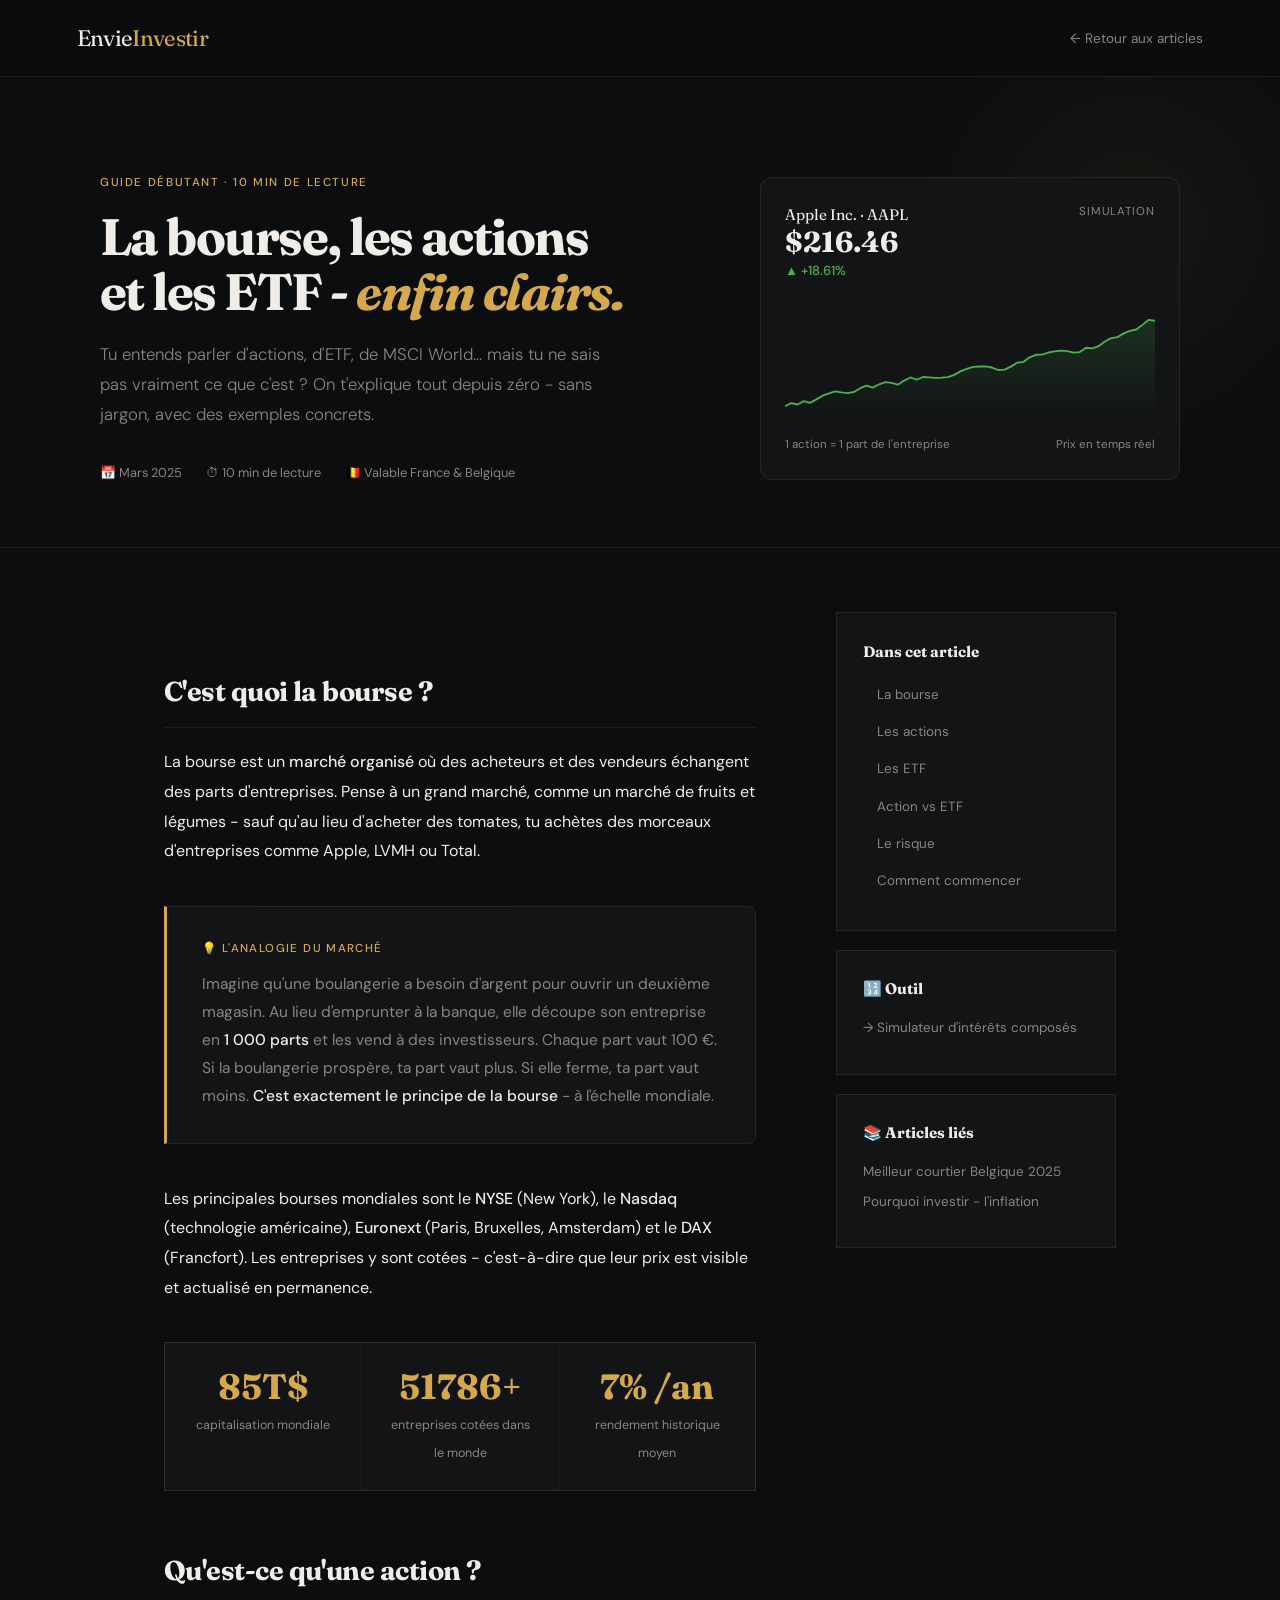
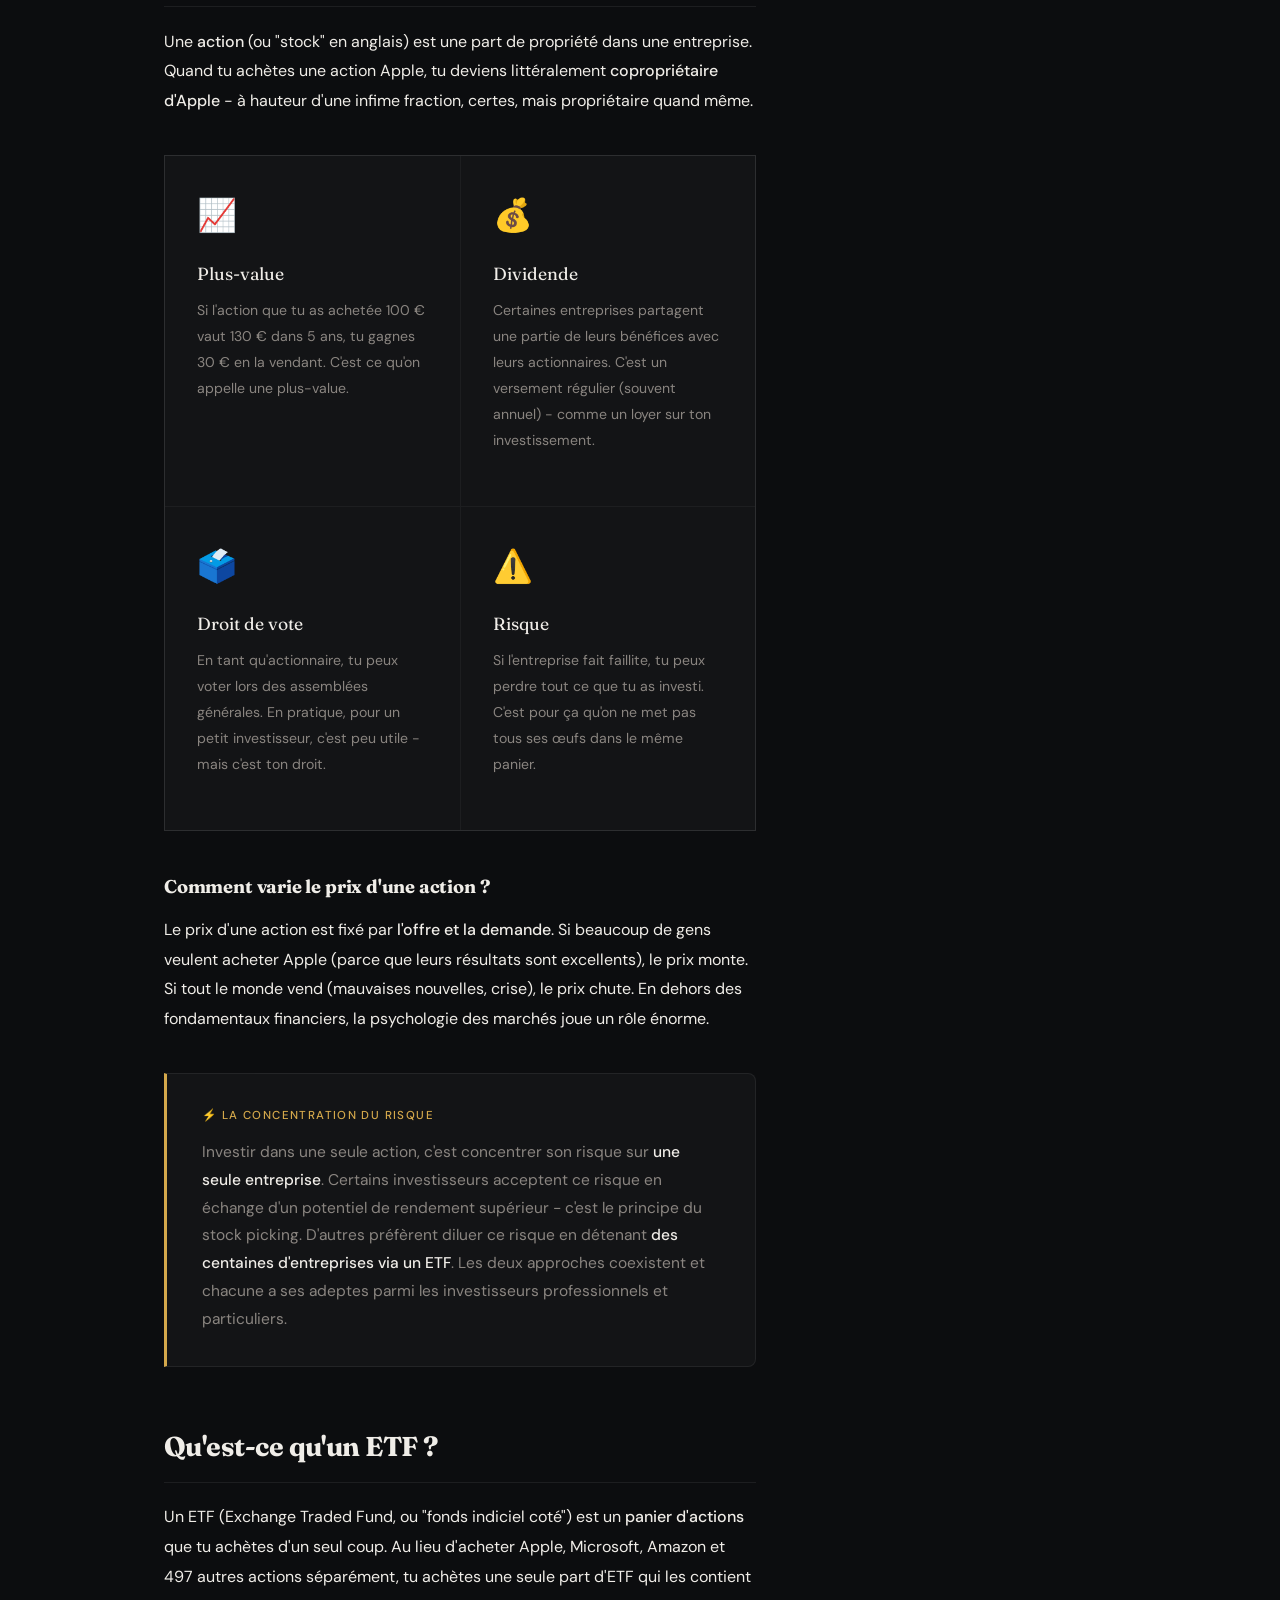
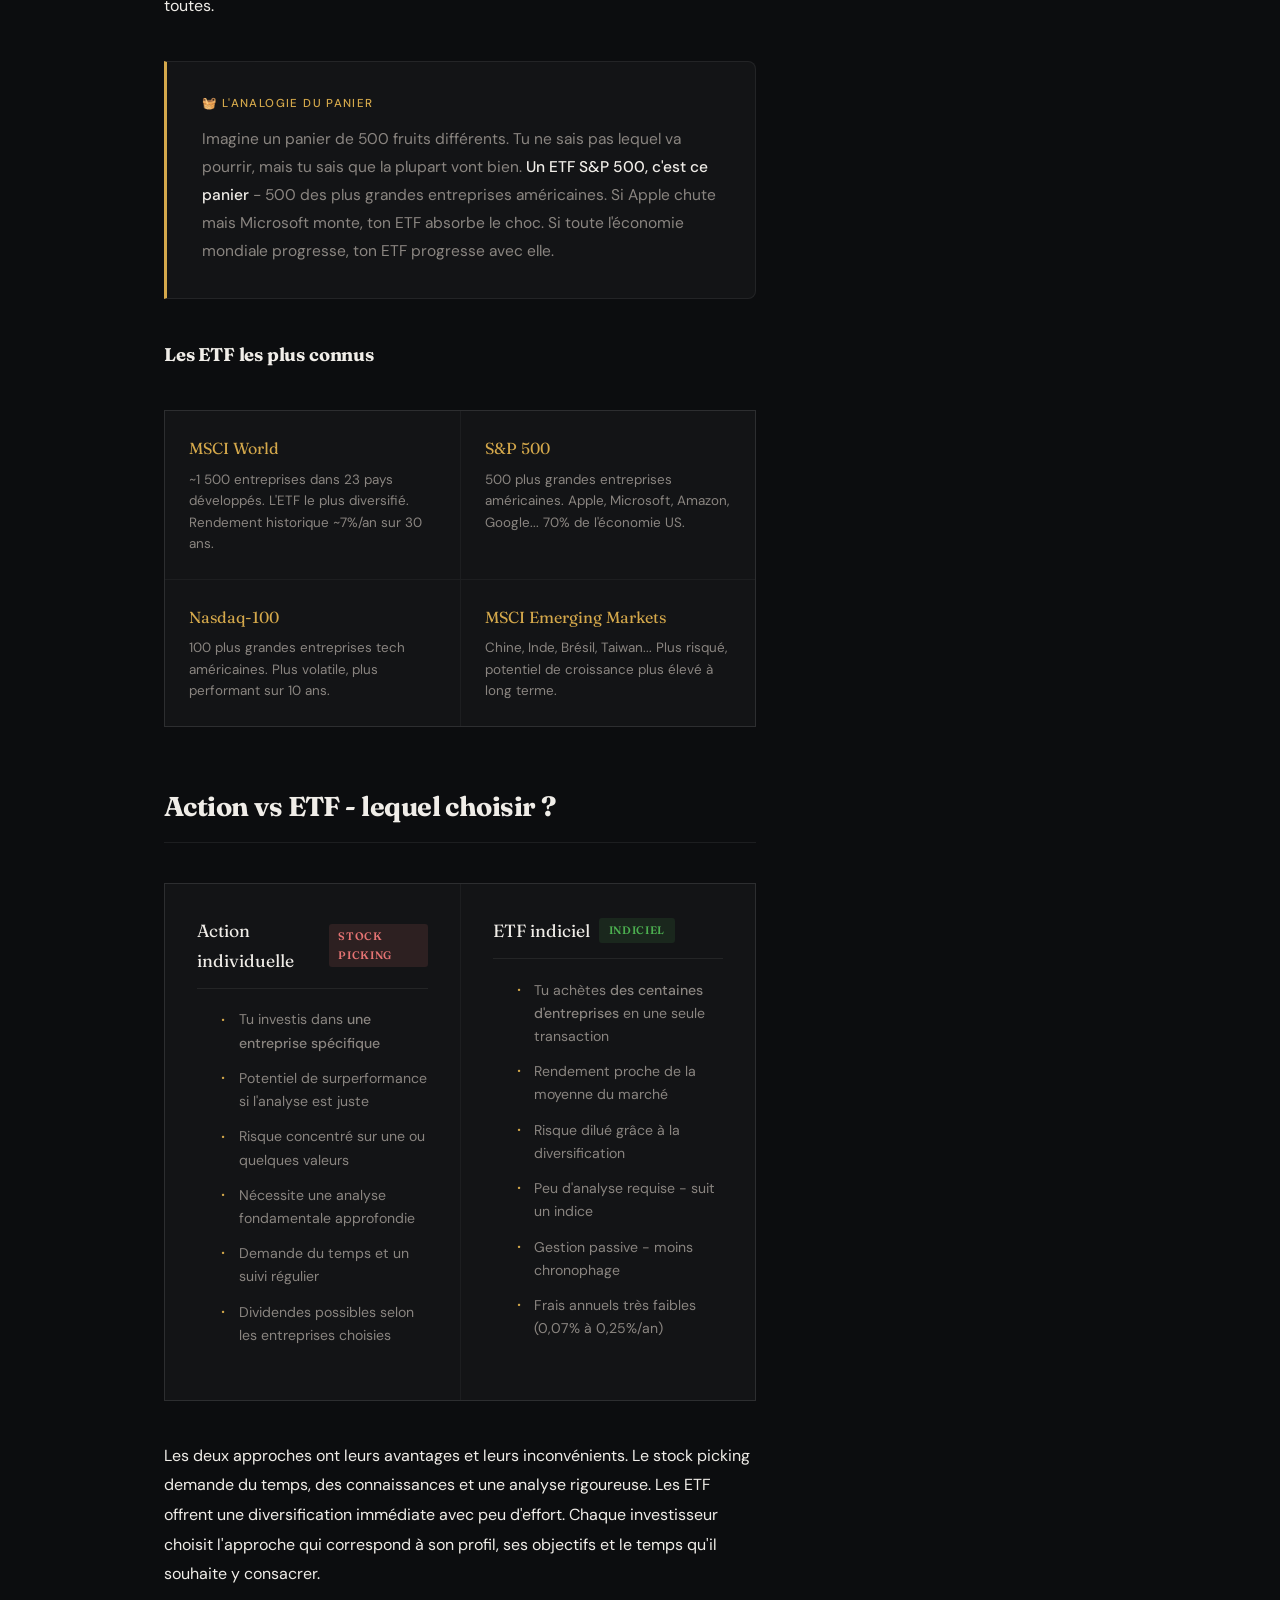
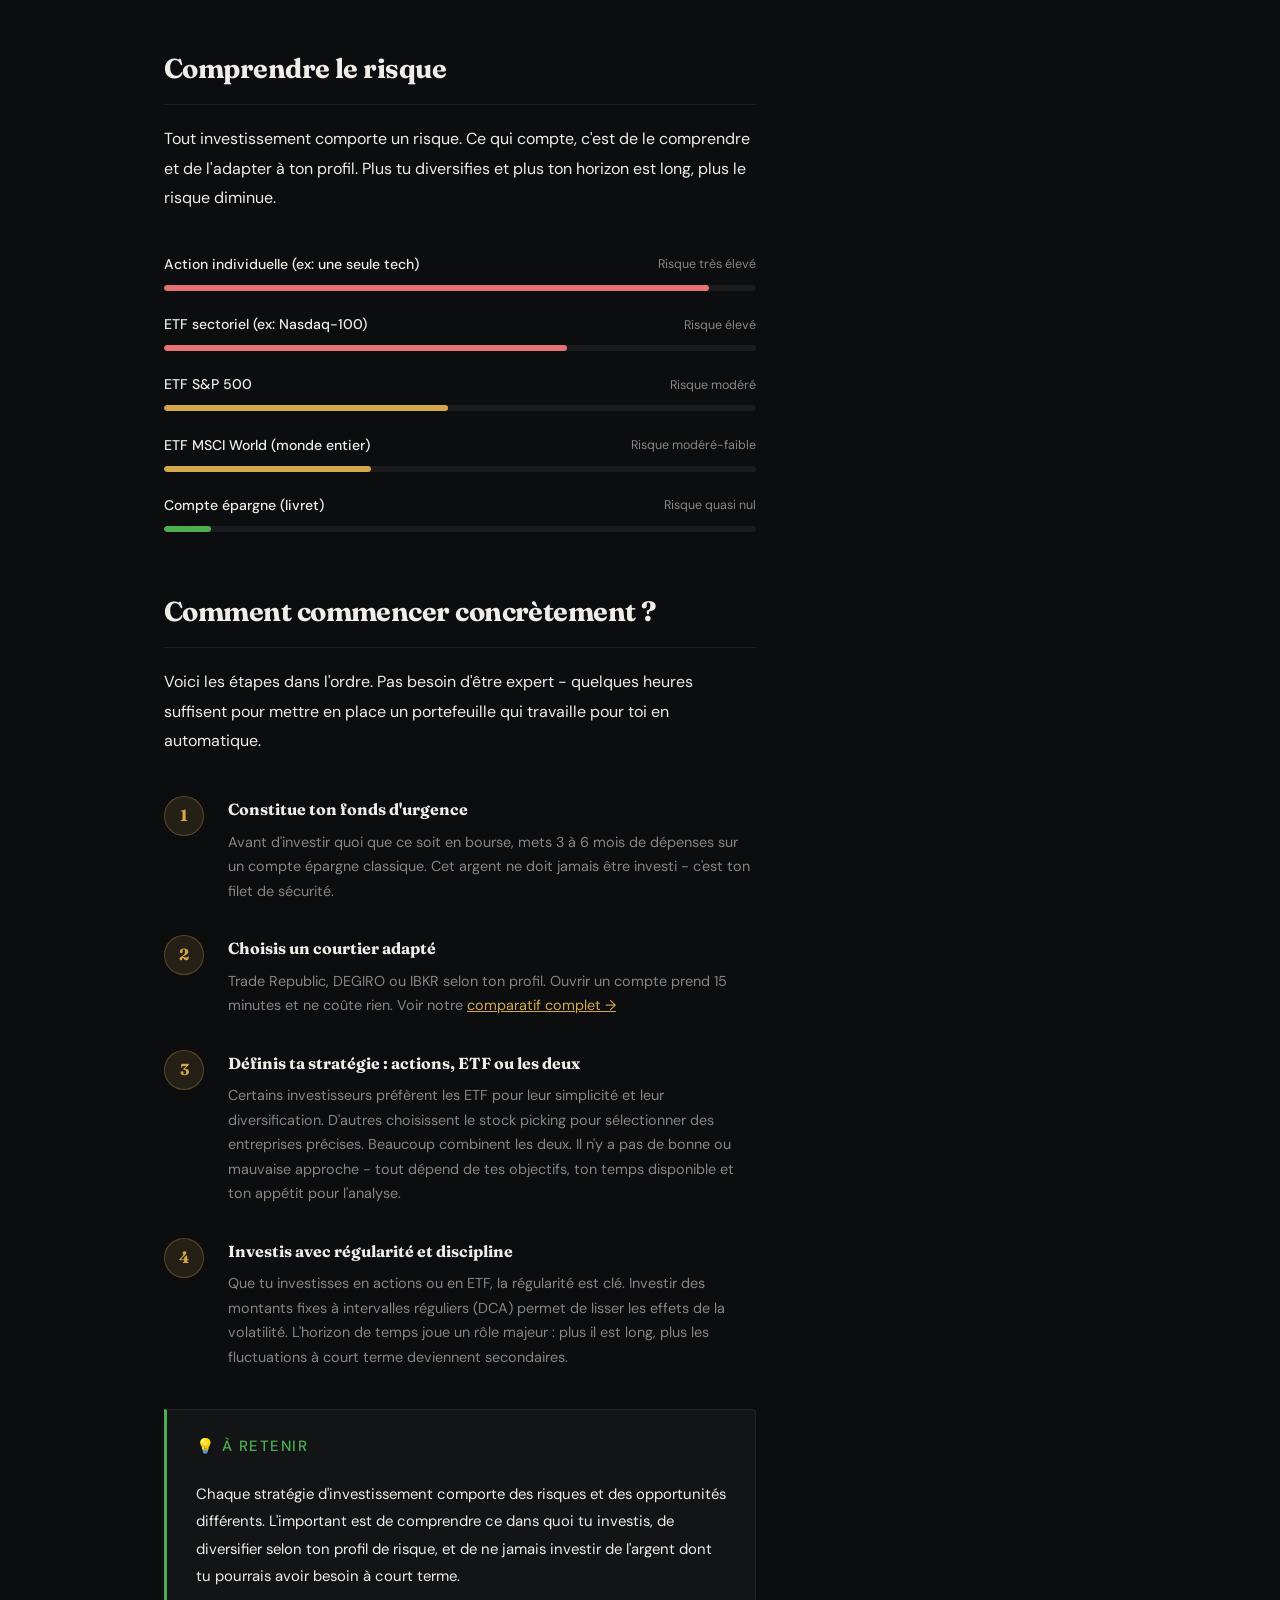
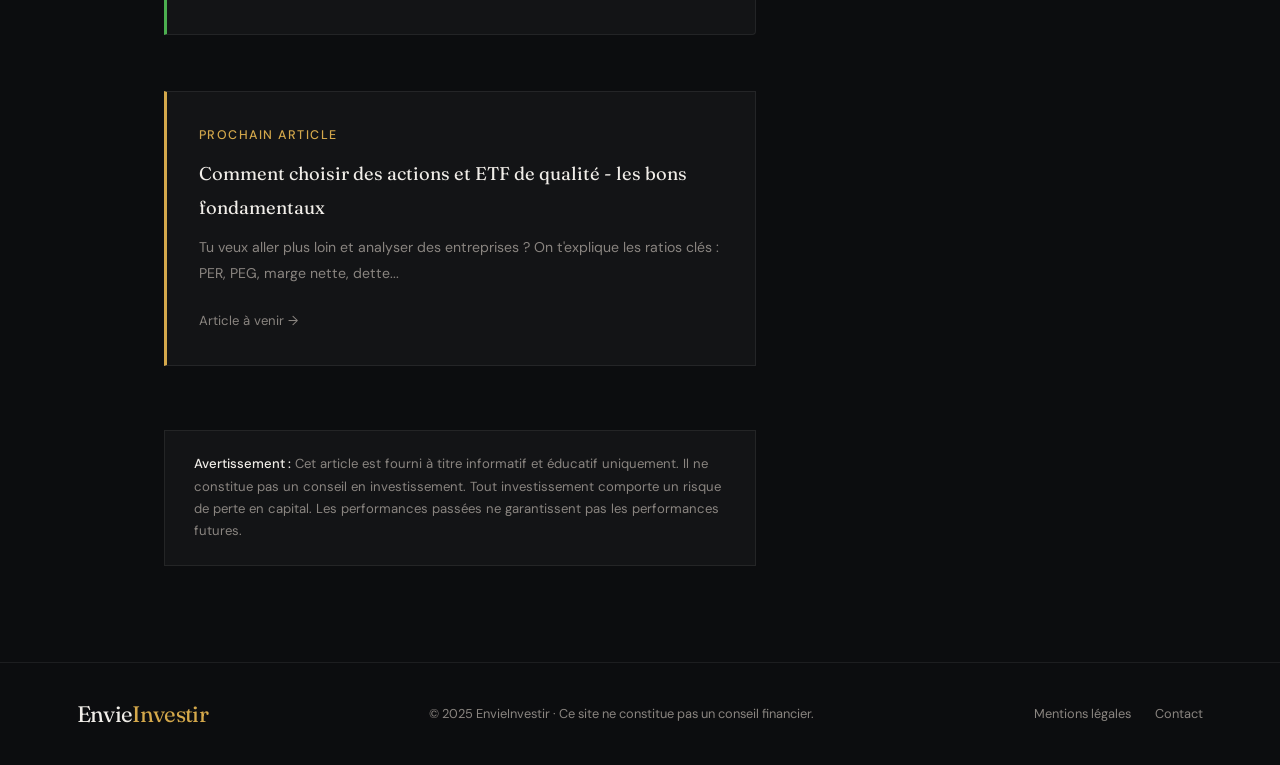
==== commit b65115ed: "Replace em dashes with simple hyphens across all pages Affects titles, meta tags, headings and body " ====
--- a/apprendre-bourse-actions-etf.html
+++ b/apprendre-bourse-actions-etf.html
@@ -3,13 +3,13 @@
 <head>
   <meta charset="UTF-8">
   <meta name="viewport" content="width=device-width, initial-scale=1.0">
-  <title>La bourse, les actions et les ETF expliqués simplement — EnvieInvestir</title>
+  <title>La bourse, les actions et les ETF expliqués simplement - EnvieInvestir</title>
   <meta name="description" content="Qu'est-ce que la bourse ? Comment fonctionne une action ? C'est quoi un ETF ? Tout comprendre en 10 minutes, pour les débutants français et belges.">
   <meta name="robots" content="index, follow">
   <link rel="canonical" href="https://www.envie-investir.com/apprendre-bourse-actions-etf.html">
 
   <meta property="og:title"       content="La bourse, les actions et les ETF expliqués simplement">
-  <meta property="og:description" content="Tout comprendre en 10 minutes — pour les débutants français et belges.">
+  <meta property="og:description" content="Tout comprendre en 10 minutes - pour les débutants français et belges.">
   <meta property="og:type"        content="article">
   <meta property="og:url"         content="https://www.envie-investir.com/apprendre-bourse-actions-etf.html">
 
@@ -46,10 +46,10 @@
 
     <div>
       <span class="article-hero-tag">Guide débutant · 10 min de lecture</span>
-      <h1>La bourse, les actions<br>et les ETF — <em>enfin clairs.</em></h1>
+      <h1>La bourse, les actions<br>et les ETF - <em>enfin clairs.</em></h1>
       <p class="article-hero-desc">
         Tu entends parler d'actions, d'ETF, de MSCI World... mais tu ne sais pas vraiment ce que c'est ?
-        On t'explique tout depuis zéro — sans jargon, avec des exemples concrets.
+        On t'explique tout depuis zéro - sans jargon, avec des exemples concrets.
       </p>
       <div class="article-hero-meta">
         <span>📅 Mars 2025</span>
@@ -89,7 +89,7 @@
 
   <p class="reveal">
     La bourse est un <strong>marché organisé</strong> où des acheteurs et des vendeurs échangent des parts d'entreprises.
-    Pense à un grand marché, comme un marché de fruits et légumes — sauf qu'au lieu d'acheter des tomates,
+    Pense à un grand marché, comme un marché de fruits et légumes - sauf qu'au lieu d'acheter des tomates,
     tu achètes des morceaux d'entreprises comme Apple, LVMH ou Total.
   </p>
 
@@ -99,14 +99,14 @@
       Imagine qu'une boulangerie a besoin d'argent pour ouvrir un deuxième magasin. Au lieu d'emprunter à la banque,
       elle découpe son entreprise en <strong>1 000 parts</strong> et les vend à des investisseurs. Chaque part vaut 100 €.
       Si la boulangerie prospère, ta part vaut plus. Si elle ferme, ta part vaut moins.
-      <strong>C'est exactement le principe de la bourse</strong> — à l'échelle mondiale.
+      <strong>C'est exactement le principe de la bourse</strong> - à l'échelle mondiale.
     </p>
   </div>
 
   <p class="reveal">
     Les principales bourses mondiales sont le <strong>NYSE</strong> (New York), le <strong>Nasdaq</strong> (technologie américaine),
     <strong>Euronext</strong> (Paris, Bruxelles, Amsterdam) et le <strong>DAX</strong> (Francfort).
-    Les entreprises y sont cotées — c'est-à-dire que leur prix est visible et actualisé en permanence.
+    Les entreprises y sont cotées - c'est-à-dire que leur prix est visible et actualisé en permanence.
   </p>
 
   <div class="stat-row reveal">
@@ -129,7 +129,7 @@
 
   <p class="reveal">
     Une <strong>action</strong> (ou "stock" en anglais) est une part de propriété dans une entreprise.
-    Quand tu achètes une action Apple, tu deviens littéralement <strong>copropriétaire d'Apple</strong> —
+    Quand tu achètes une action Apple, tu deviens littéralement <strong>copropriétaire d'Apple</strong> -
     à hauteur d'une infime fraction, certes, mais propriétaire quand même.
   </p>
 
@@ -147,7 +147,7 @@
       <div class="concept-title">Dividende</div>
       <p class="concept-text">
         Certaines entreprises partagent une partie de leurs bénéfices avec leurs actionnaires.
-        C'est un versement régulier (souvent annuel) — comme un loyer sur ton investissement.
+        C'est un versement régulier (souvent annuel) - comme un loyer sur ton investissement.
       </p>
     </div>
     <div class="concept-card">
@@ -155,7 +155,7 @@
       <div class="concept-title">Droit de vote</div>
       <p class="concept-text">
         En tant qu'actionnaire, tu peux voter lors des assemblées générales.
-        En pratique, pour un petit investisseur, c'est peu utile — mais c'est ton droit.
+        En pratique, pour un petit investisseur, c'est peu utile - mais c'est ton droit.
       </p>
     </div>
     <div class="concept-card">
@@ -181,7 +181,7 @@
     <span class="analogy-label">⚡ La concentration du risque</span>
     <p>
       Investir dans une seule action, c'est concentrer son risque sur <strong>une seule entreprise</strong>.
-      Certains investisseurs acceptent ce risque en échange d'un potentiel de rendement supérieur —
+      Certains investisseurs acceptent ce risque en échange d'un potentiel de rendement supérieur -
       c'est le principe du stock picking. D'autres préfèrent diluer ce risque en détenant
       <strong>des centaines d'entreprises via un ETF</strong>. Les deux approches coexistent
       et chacune a ses adeptes parmi les investisseurs professionnels et particuliers.
@@ -201,7 +201,7 @@
     <span class="analogy-label">🧺 L'analogie du panier</span>
     <p>
       Imagine un panier de 500 fruits différents. Tu ne sais pas lequel va pourrir,
-      mais tu sais que la plupart vont bien. <strong>Un ETF S&P 500, c'est ce panier</strong> —
+      mais tu sais que la plupart vont bien. <strong>Un ETF S&P 500, c'est ce panier</strong> -
       500 des plus grandes entreprises américaines. Si Apple chute mais Microsoft monte,
       ton ETF absorbe le choc. Si toute l'économie mondiale progresse, ton ETF progresse avec elle.
     </p>
@@ -229,7 +229,7 @@
   </div>
 
   <!-- ══ SECTION 4 ══ -->
-  <h2 id="comparatif">Action vs ETF — lequel choisir ?</h2>
+  <h2 id="comparatif">Action vs ETF - lequel choisir ?</h2>
 
   <div class="compare-split reveal">
     <div class="compare-col">
@@ -255,8 +255,8 @@
         <li>Tu achètes <strong>des centaines d'entreprises</strong> en une seule transaction</li>
         <li>Rendement proche de la moyenne du marché</li>
         <li>Risque dilué grâce à la diversification</li>
-        <li>Peu d'analyse requise — suit un indice</li>
-        <li>Gestion passive — moins chronophage</li>
+        <li>Peu d'analyse requise - suit un indice</li>
+        <li>Gestion passive - moins chronophage</li>
         <li>Frais annuels très faibles (0,07% à 0,25%/an)</li>
       </ul>
     </div>
@@ -326,7 +326,7 @@
   <h2 id="comment">Comment commencer concrètement ?</h2>
 
   <p class="reveal">
-    Voici les étapes dans l'ordre. Pas besoin d'être expert — quelques heures suffisent pour mettre en place
+    Voici les étapes dans l'ordre. Pas besoin d'être expert - quelques heures suffisent pour mettre en place
     un portefeuille qui travaille pour toi en automatique.
   </p>
 
@@ -335,7 +335,7 @@
       <div class="step-num">1</div>
       <div class="step-content">
         <h4>Constitue ton fonds d'urgence</h4>
-        <p>Avant d'investir quoi que ce soit en bourse, mets 3 à 6 mois de dépenses sur un compte épargne classique. Cet argent ne doit jamais être investi — c'est ton filet de sécurité.</p>
+        <p>Avant d'investir quoi que ce soit en bourse, mets 3 à 6 mois de dépenses sur un compte épargne classique. Cet argent ne doit jamais être investi - c'est ton filet de sécurité.</p>
       </div>
     </div>
     <div class="step reveal reveal-delay-2">
@@ -349,7 +349,7 @@
       <div class="step-num">3</div>
       <div class="step-content">
         <h4>Définis ta stratégie : actions, ETF ou les deux</h4>
-        <p>Certains investisseurs préfèrent les ETF pour leur simplicité et leur diversification. D'autres choisissent le stock picking pour sélectionner des entreprises précises. Beaucoup combinent les deux. Il n'y a pas de bonne ou mauvaise approche — tout dépend de tes objectifs, ton temps disponible et ton appétit pour l'analyse.</p>
+        <p>Certains investisseurs préfèrent les ETF pour leur simplicité et leur diversification. D'autres choisissent le stock picking pour sélectionner des entreprises précises. Beaucoup combinent les deux. Il n'y a pas de bonne ou mauvaise approche - tout dépend de tes objectifs, ton temps disponible et ton appétit pour l'analyse.</p>
       </div>
     </div>
     <div class="step reveal reveal-delay-4">
@@ -369,7 +369,7 @@
   <!-- NEXT ARTICLE CTA -->
   <div style="margin-top:3.5rem; padding:2rem; background:var(--bg2); border:1px solid var(--border); border-left:3px solid var(--gold);">
     <p style="font-size:.78rem;letter-spacing:.12em;text-transform:uppercase;color:var(--gold);font-weight:500;margin-bottom:.6rem;">Prochain article</p>
-    <p style="font-family:'Fraunces',serif;font-size:1.15rem;margin-bottom:.6rem;">Comment choisir des actions et ETF de qualité — les bons fondamentaux</p>
+    <p style="font-family:'Fraunces',serif;font-size:1.15rem;margin-bottom:.6rem;">Comment choisir des actions et ETF de qualité - les bons fondamentaux</p>
     <p style="font-size:.88rem;color:var(--muted);margin-bottom:1.2rem;">Tu veux aller plus loin et analyser des entreprises ? On t'explique les ratios clés : PER, PEG, marge nette, dette...</p>
     <span style="font-size:.82rem;color:var(--muted);">Article à venir →</span>
   </div>
@@ -408,7 +408,7 @@
     <h4>📚 Articles liés</h4>
     <ul class="sidebar-list">
       <li><a href="comparatif-courtiers-belgique-2025.html">Meilleur courtier Belgique 2025</a></li>
-      <li><a href="pourquoi-investir-inflation.html">Pourquoi investir — l'inflation</a></li>
+      <li><a href="pourquoi-investir-inflation.html">Pourquoi investir - l'inflation</a></li>
     </ul>
   </div>
 
--- a/assets/css/style.css
+++ b/assets/css/style.css
@@ -26,7 +26,7 @@
   color: var(--text);
   font-size: 16px;
   line-height: 1.7;
-  overflow-x: hidden;
+  overflow-x: clip;
 }
 
 /* ── NAVIGATION ── */
@@ -357,6 +357,7 @@
   align-items: start;
 }
 .page-comparatif article { padding: 4rem 0 6rem; }
+.page-comparatif .page-wrap > article:only-child { grid-column: 1 / -1; }
 
 /* Article header */
 .article-tag {
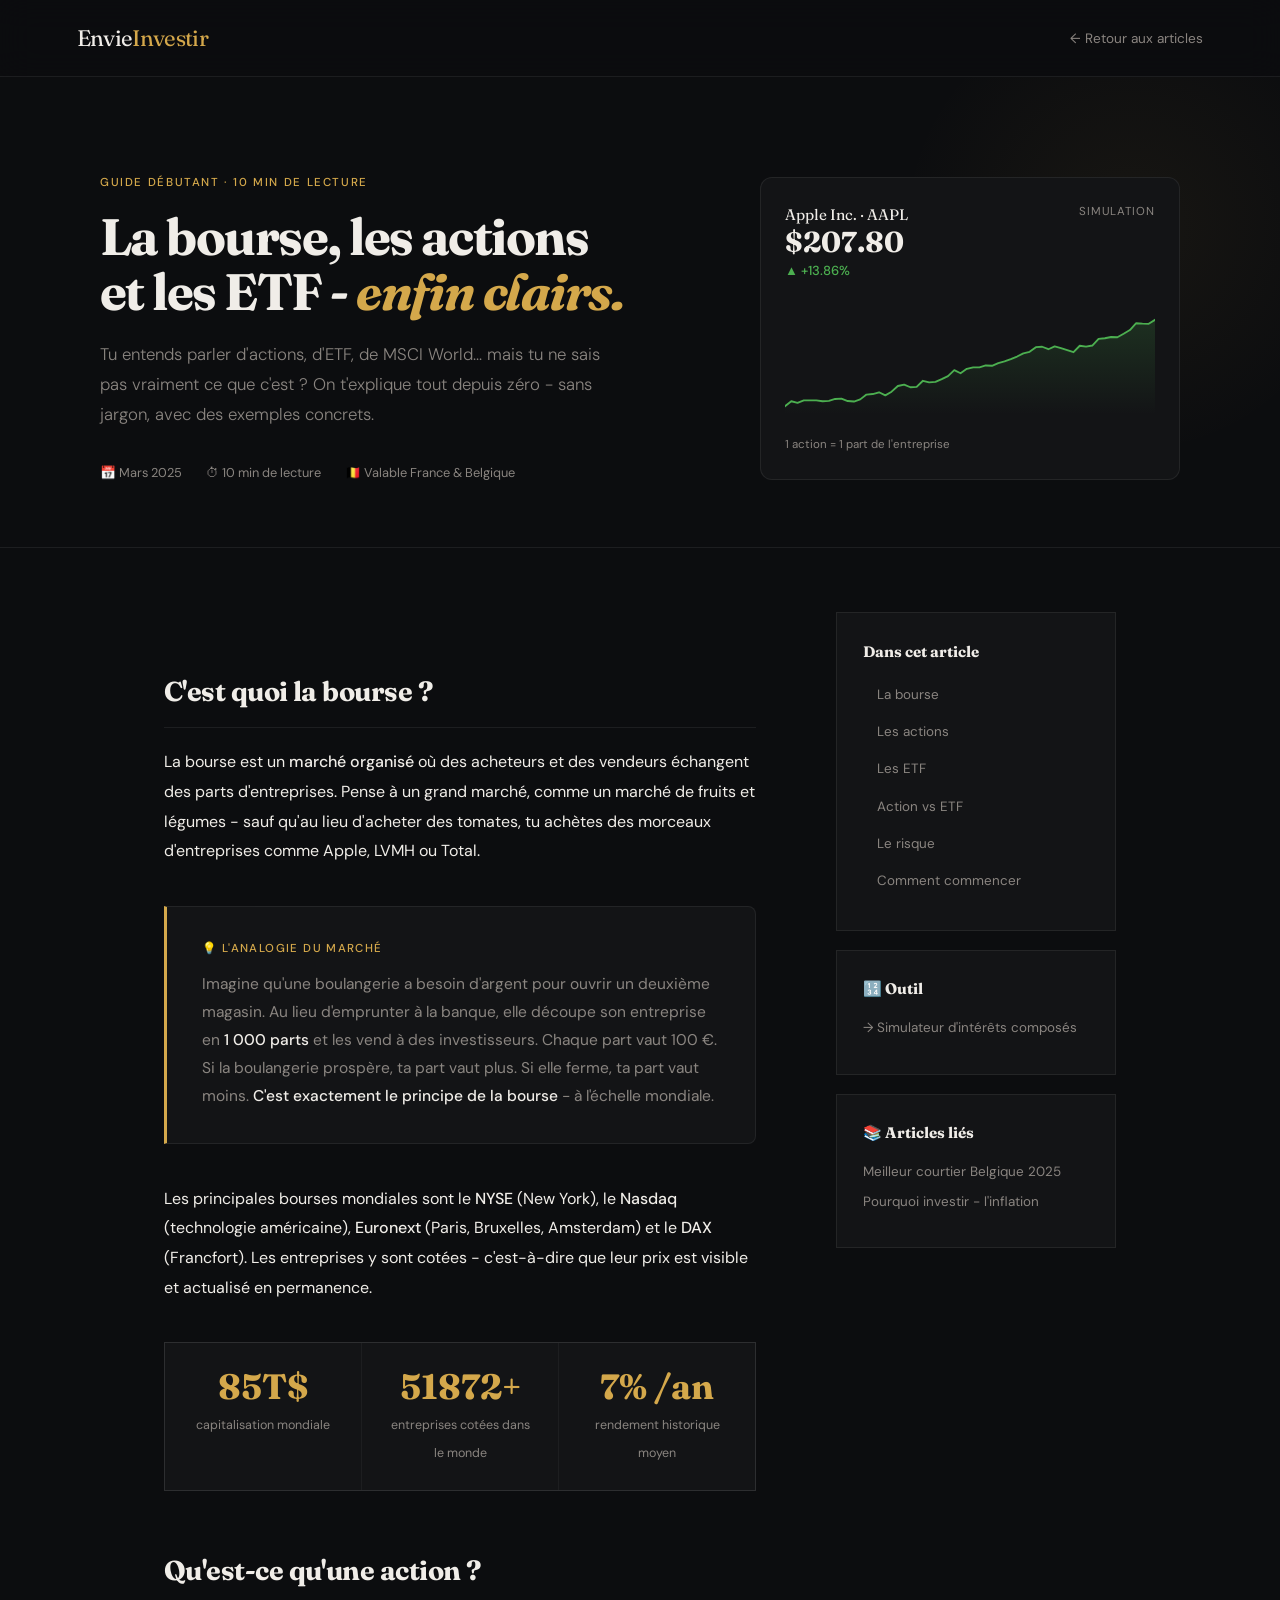
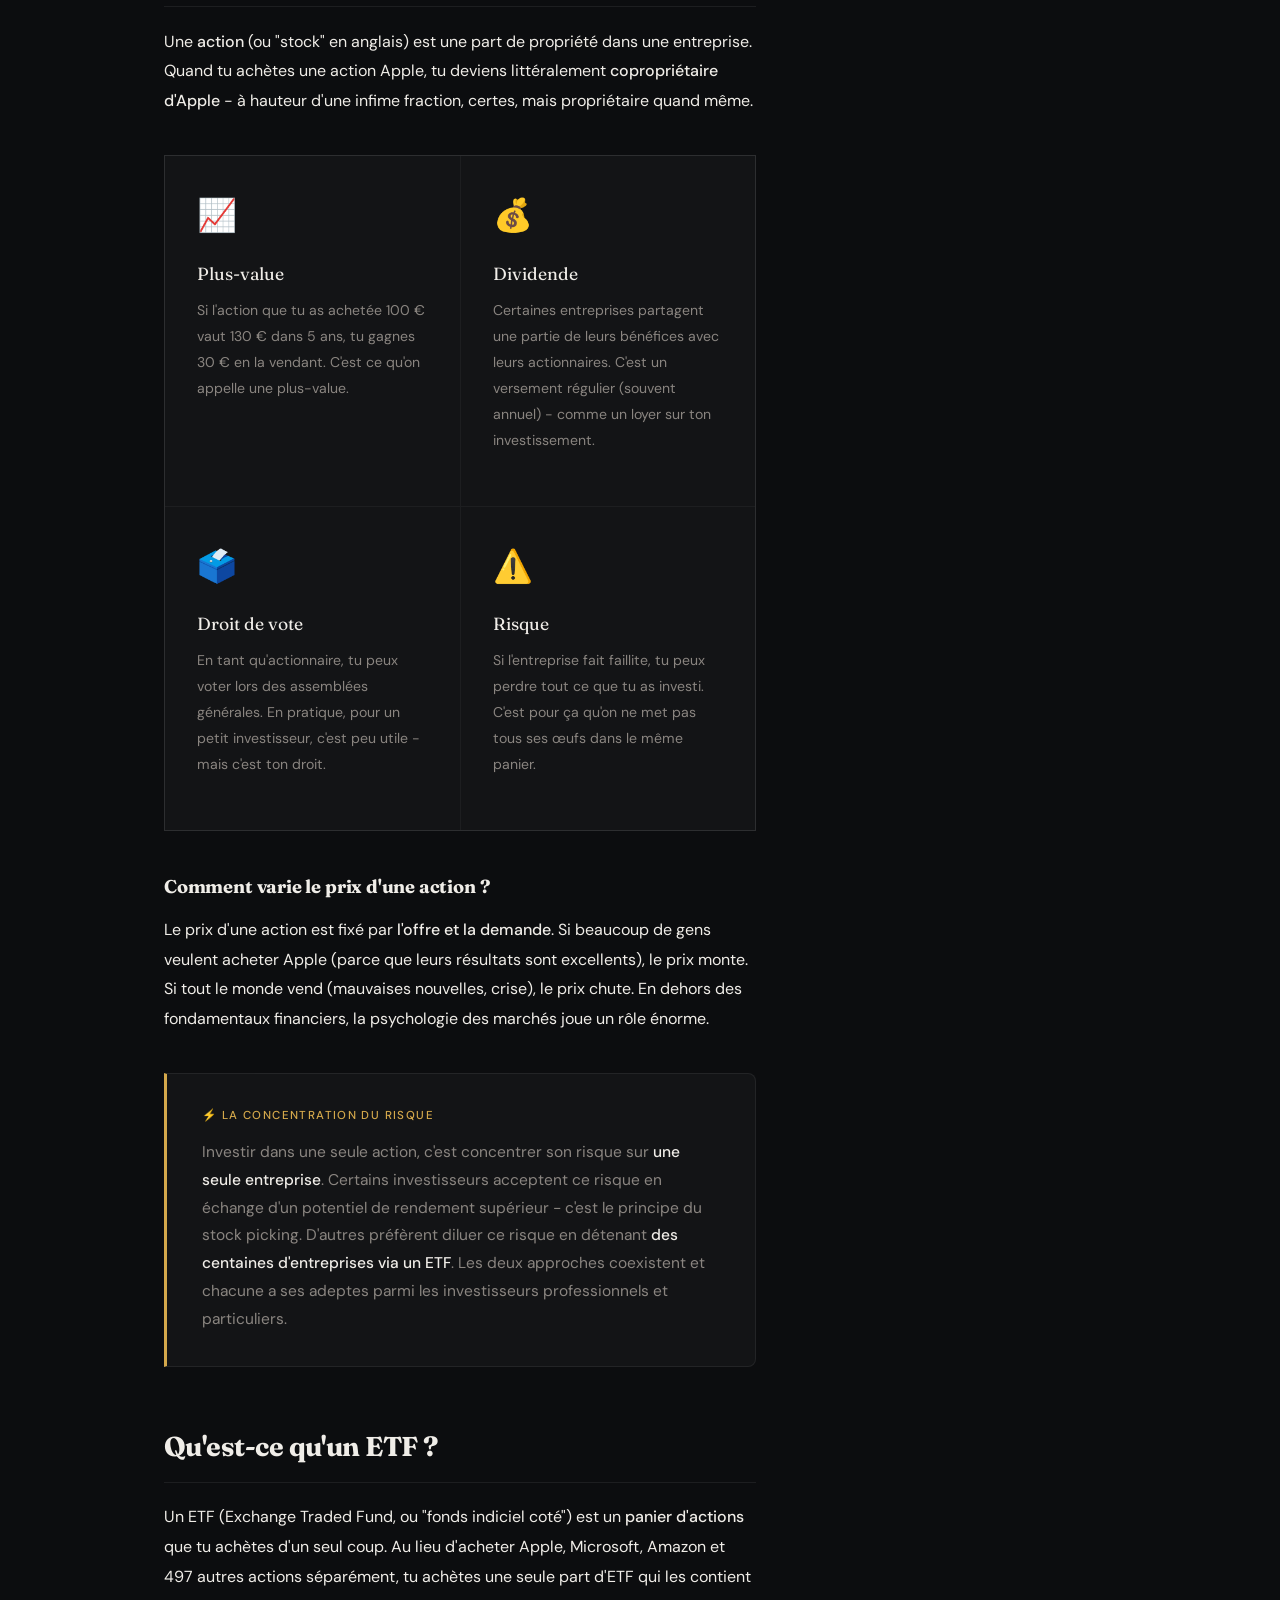
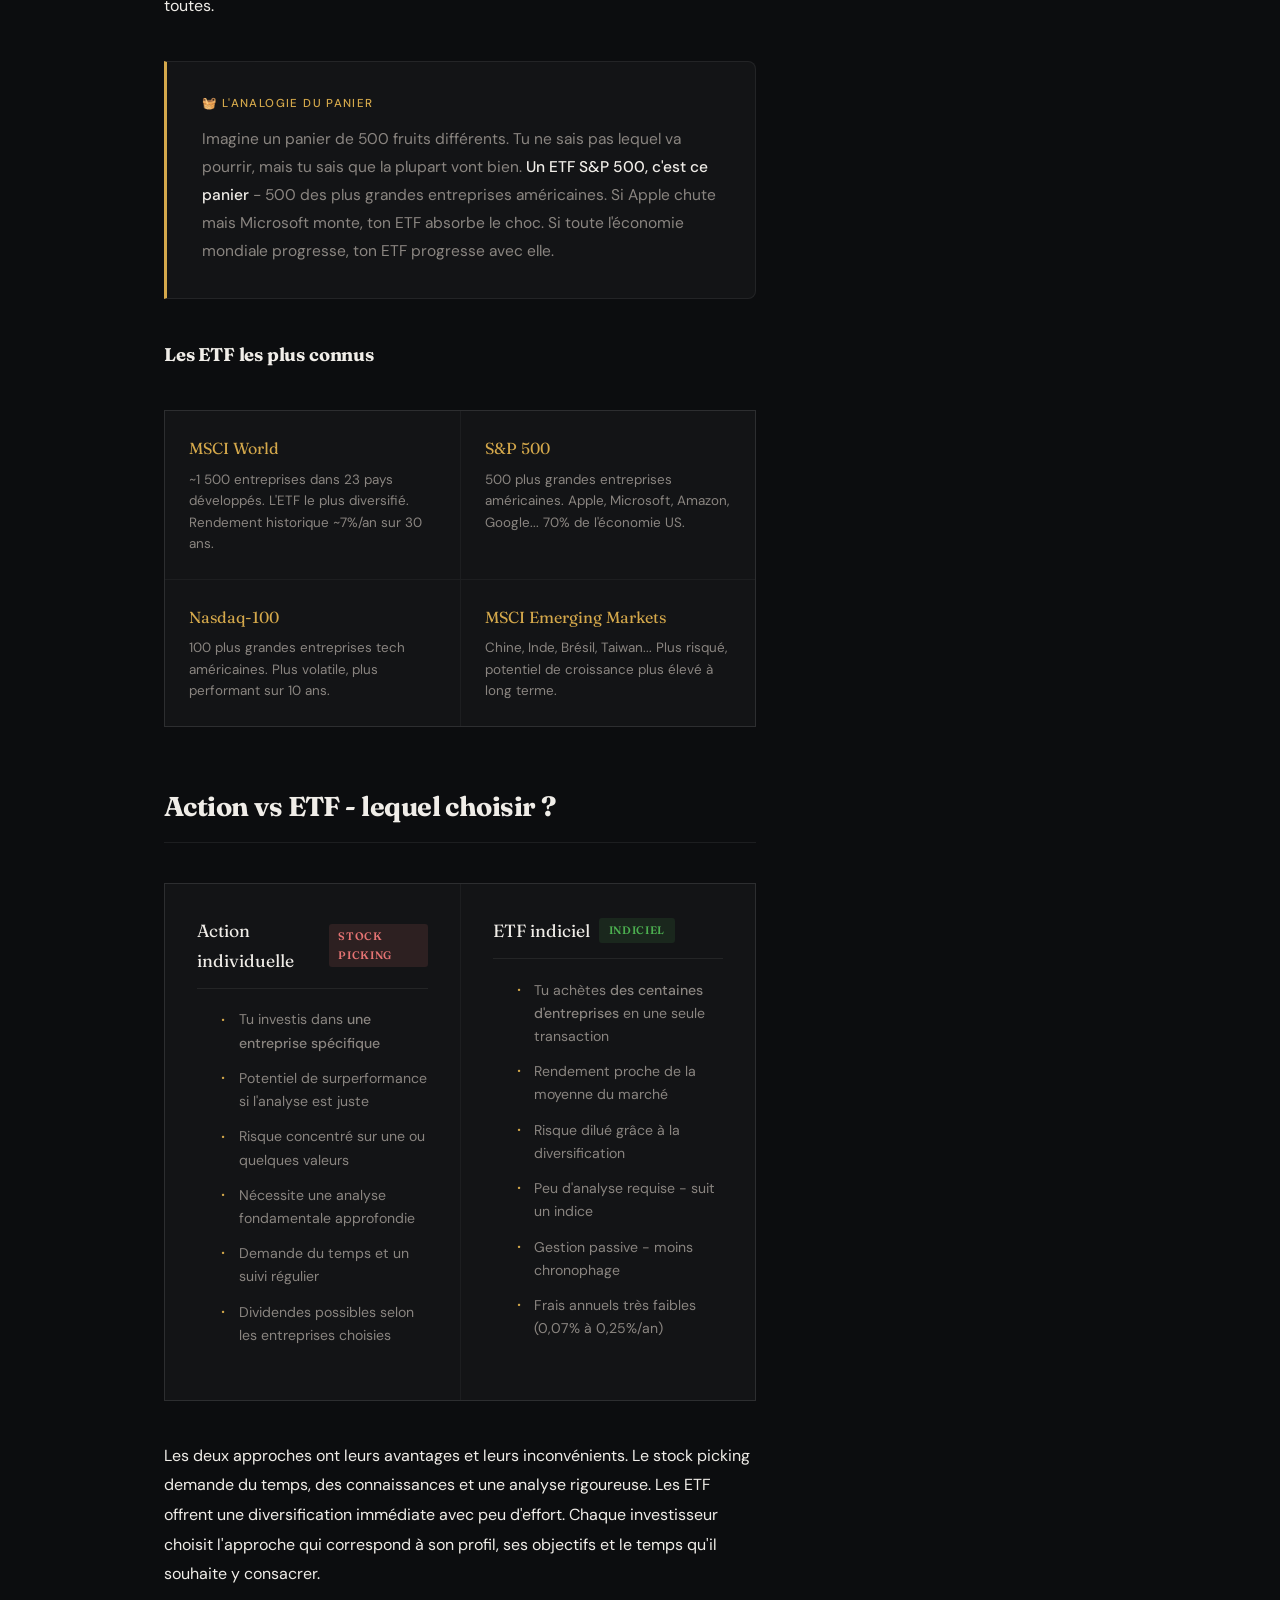
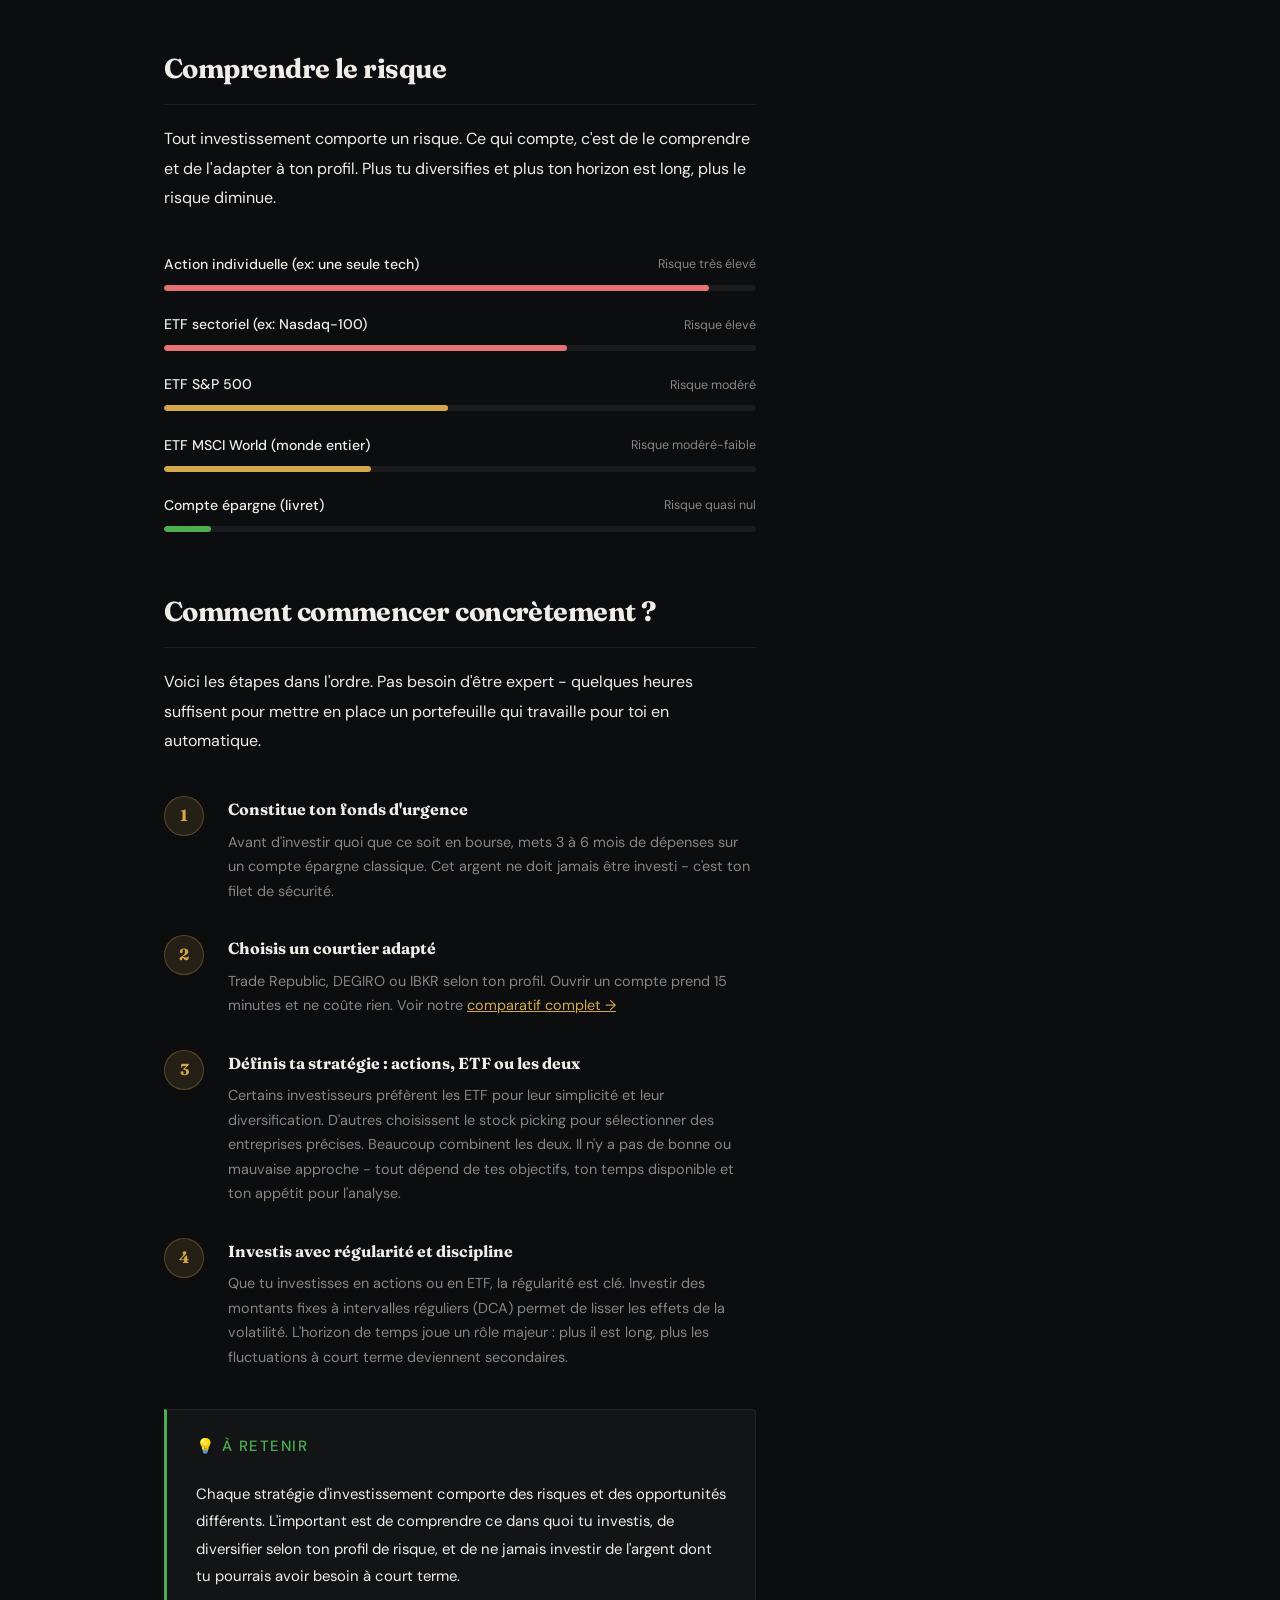
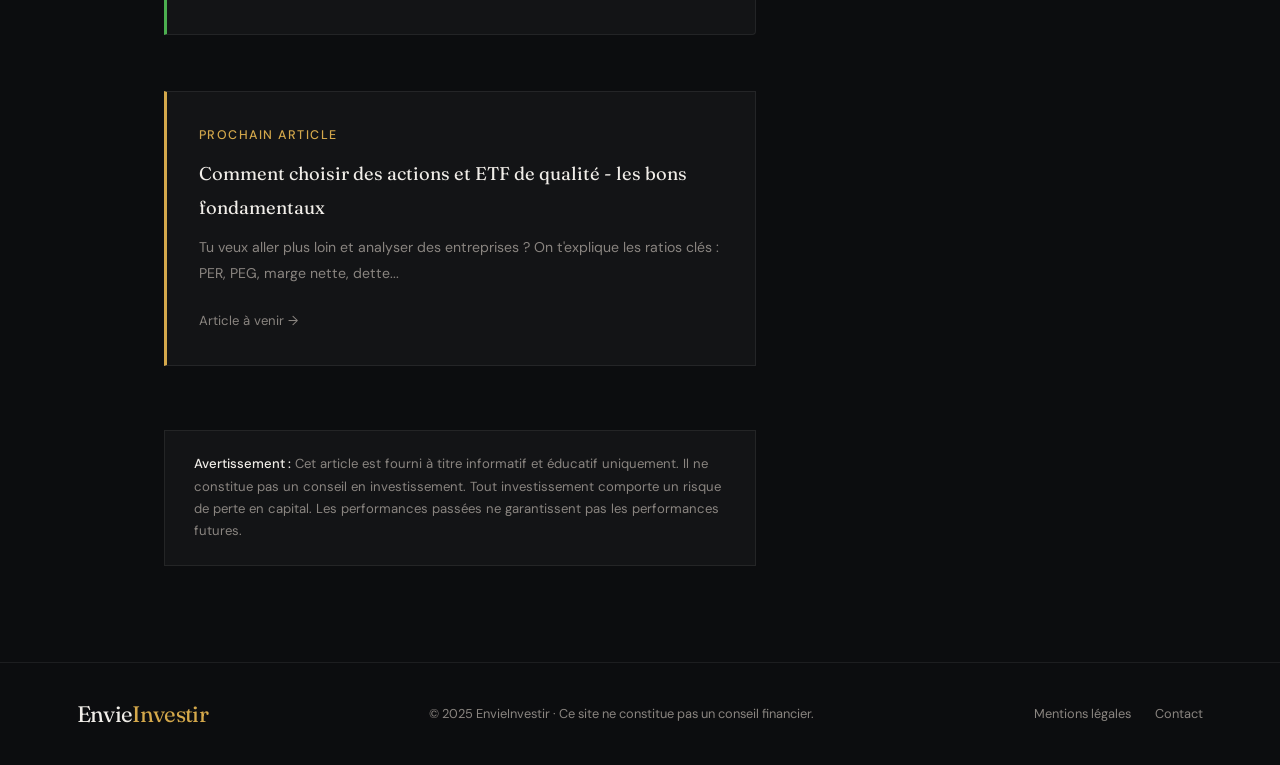
==== commit 2ba83a5d: "mini changement" ====
--- a/apprendre-bourse-actions-etf.html
+++ b/apprendre-bourse-actions-etf.html
@@ -71,7 +71,6 @@
       <svg id="stock-svg" viewBox="0 0 360 100" class="chart-svg" aria-hidden="true"></svg>
       <div class="chart-footer">
         <span>1 action = 1 part de l'entreprise</span>
-        <span>Prix en temps réel</span>
       </div>
     </div>
 
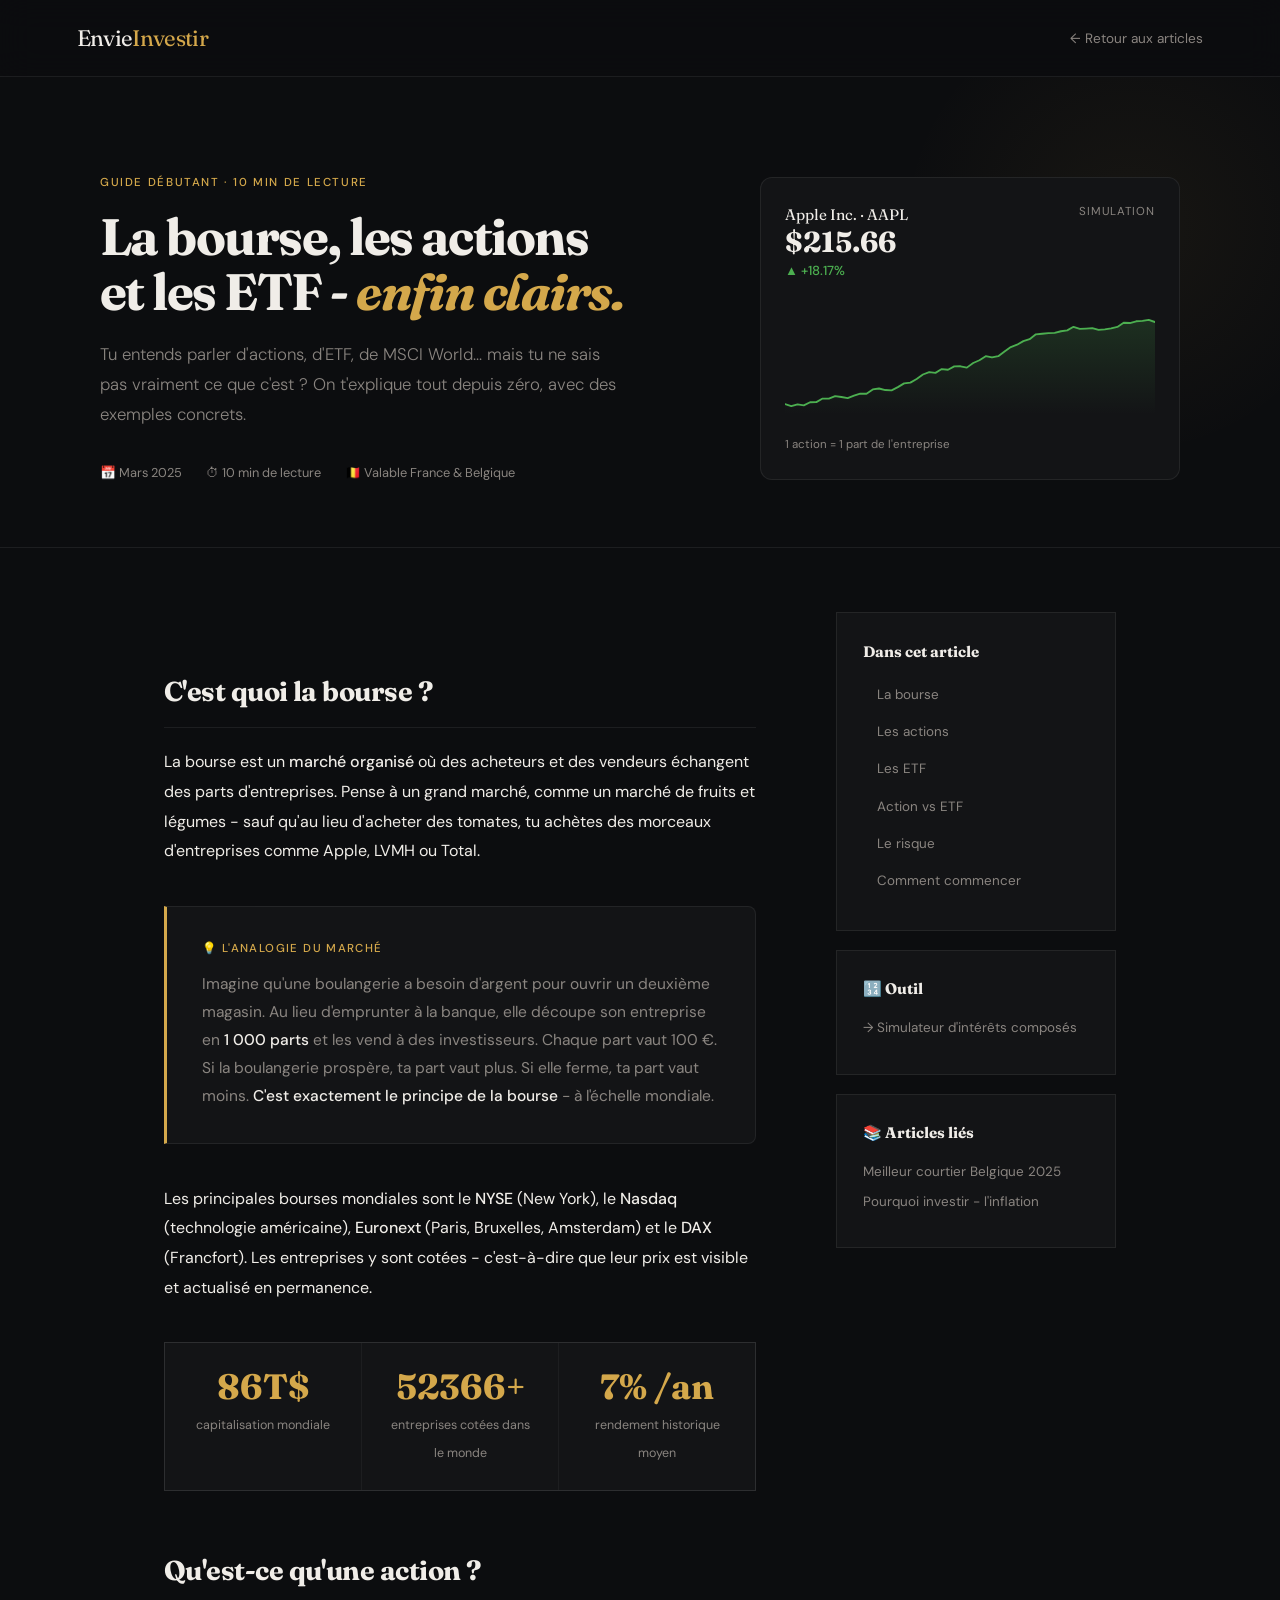
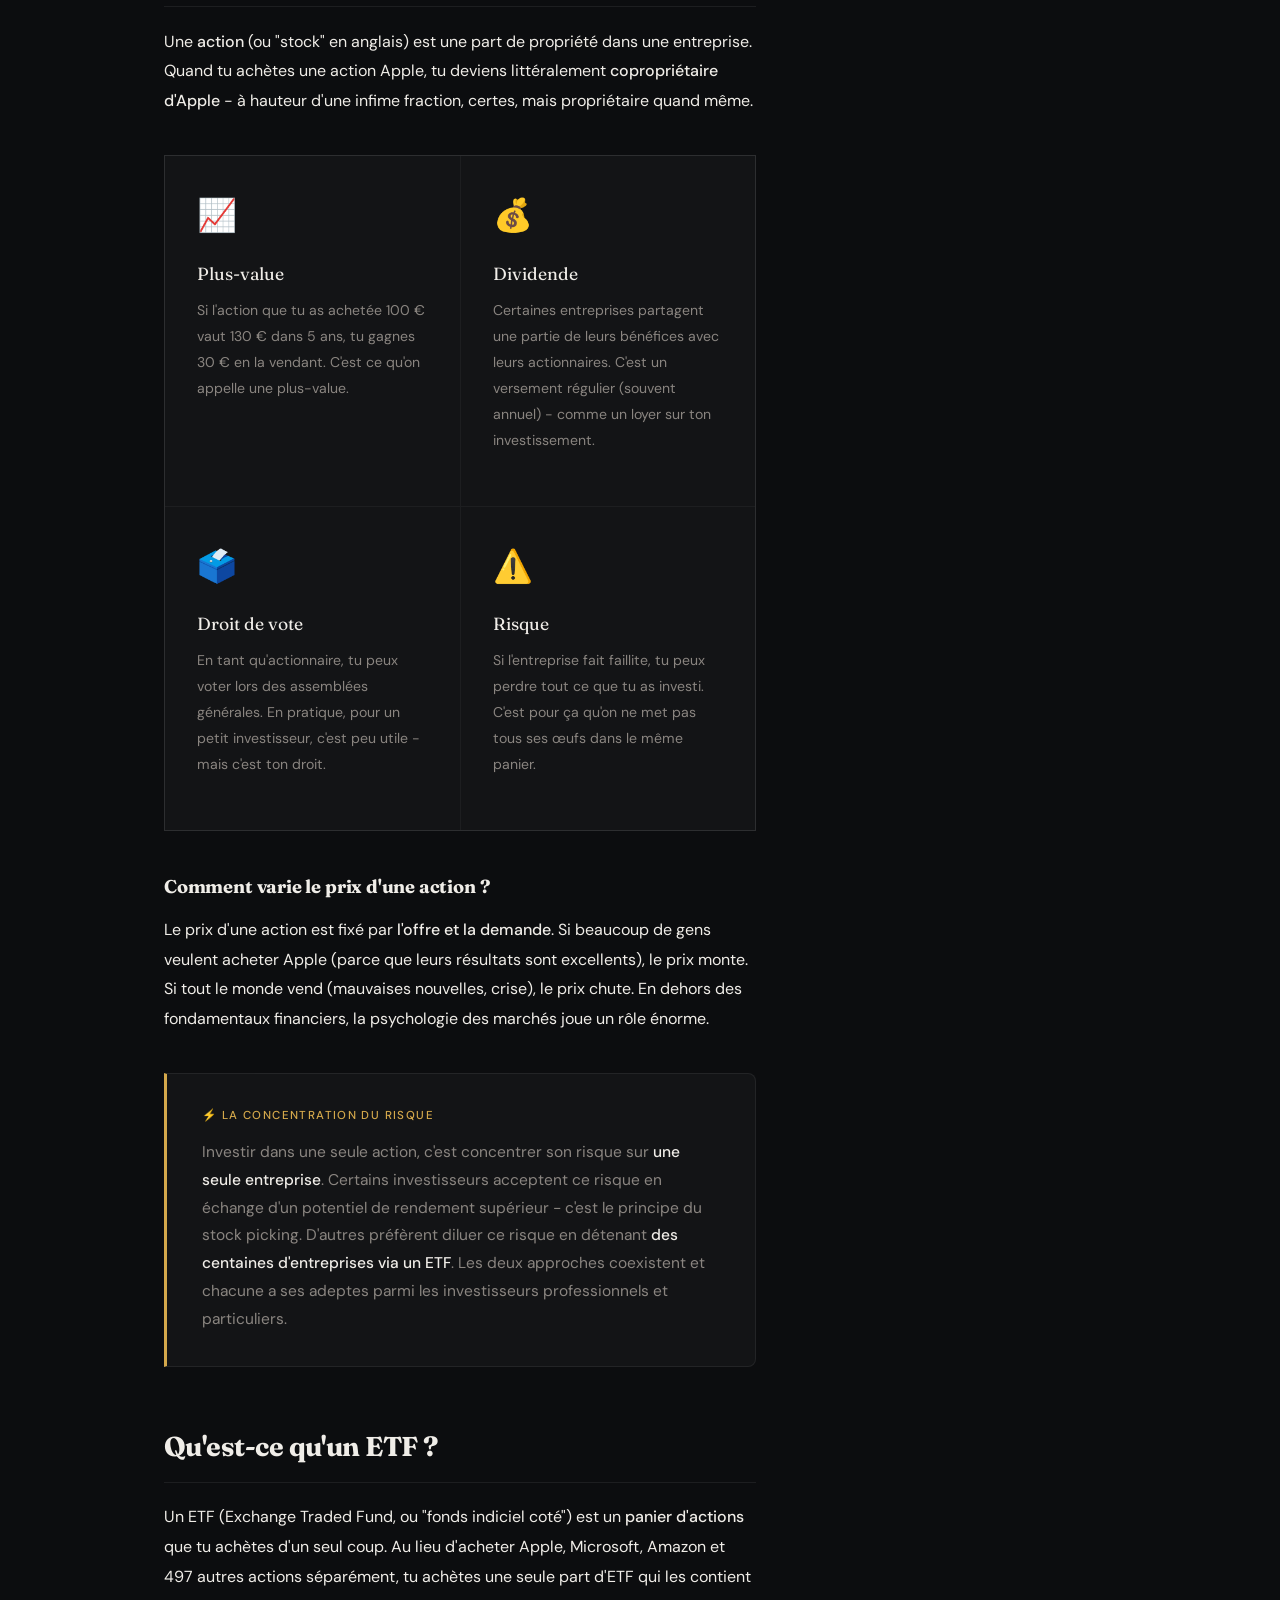
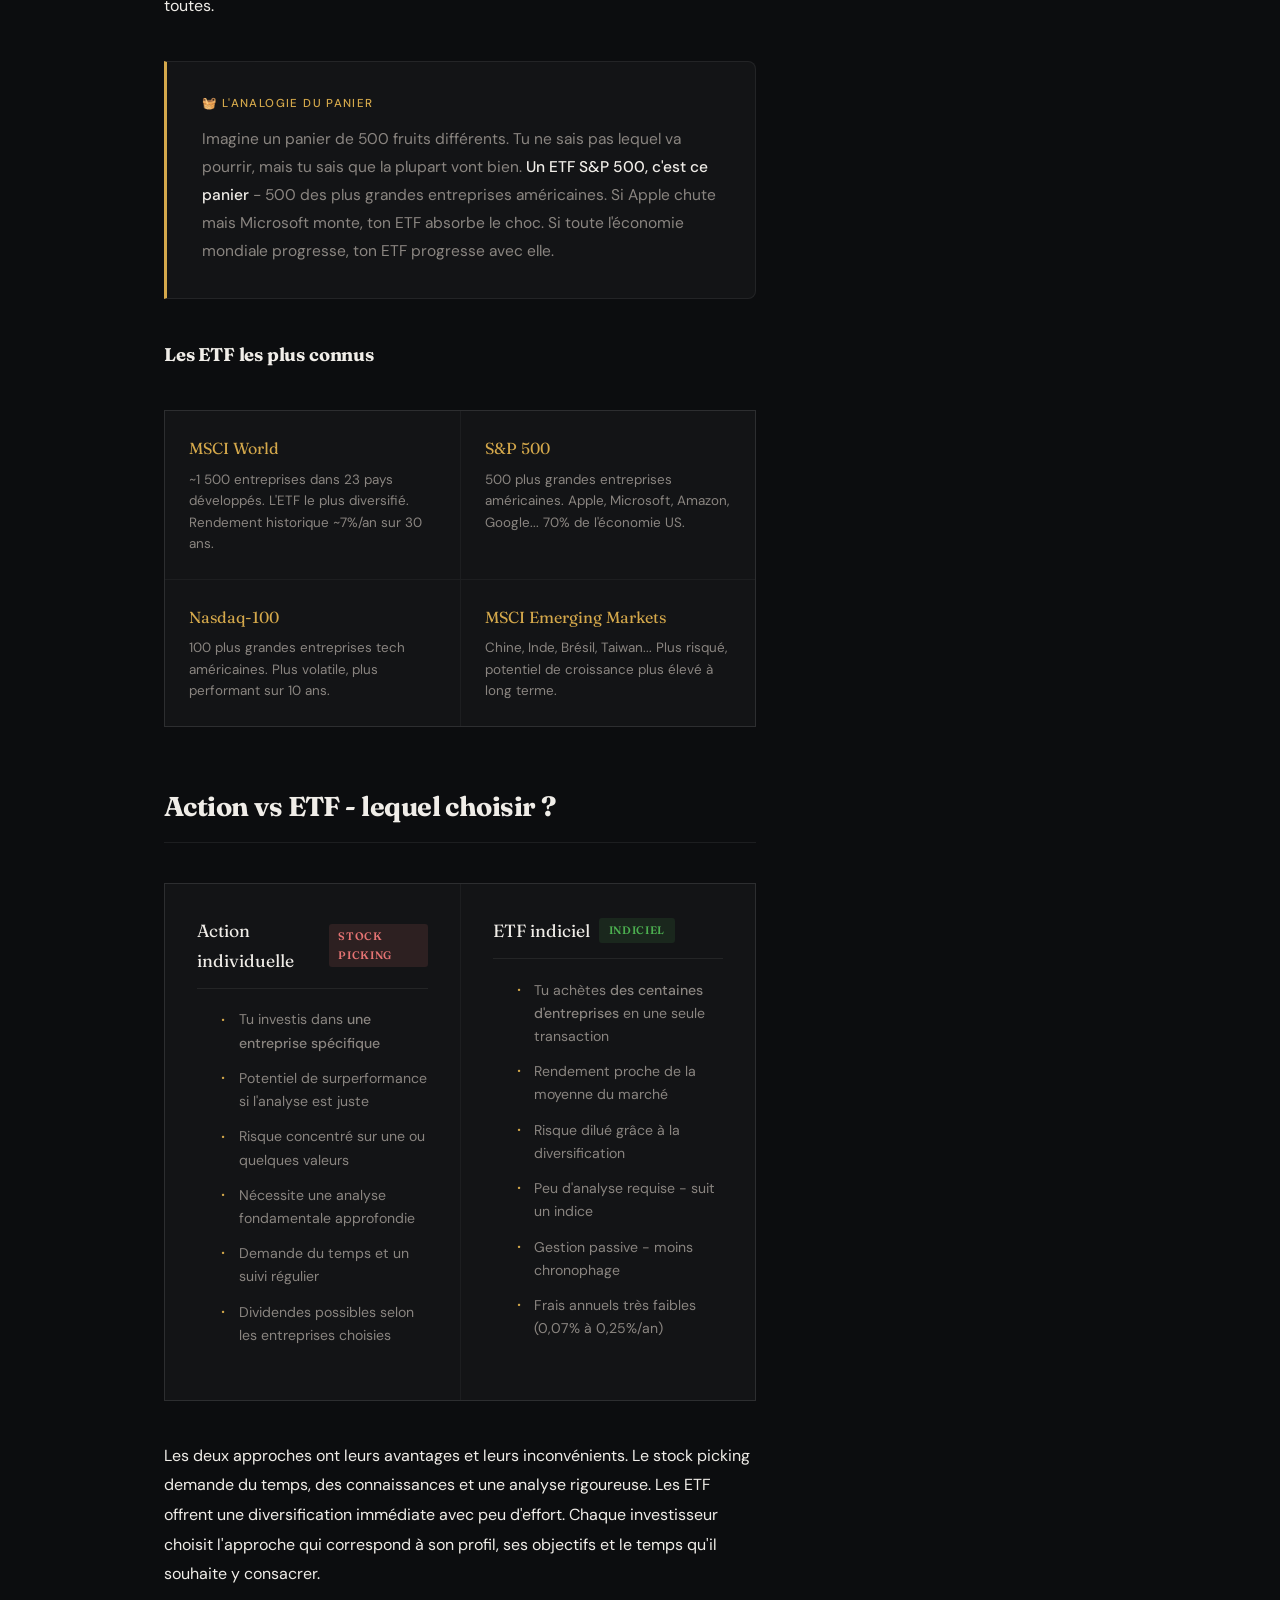
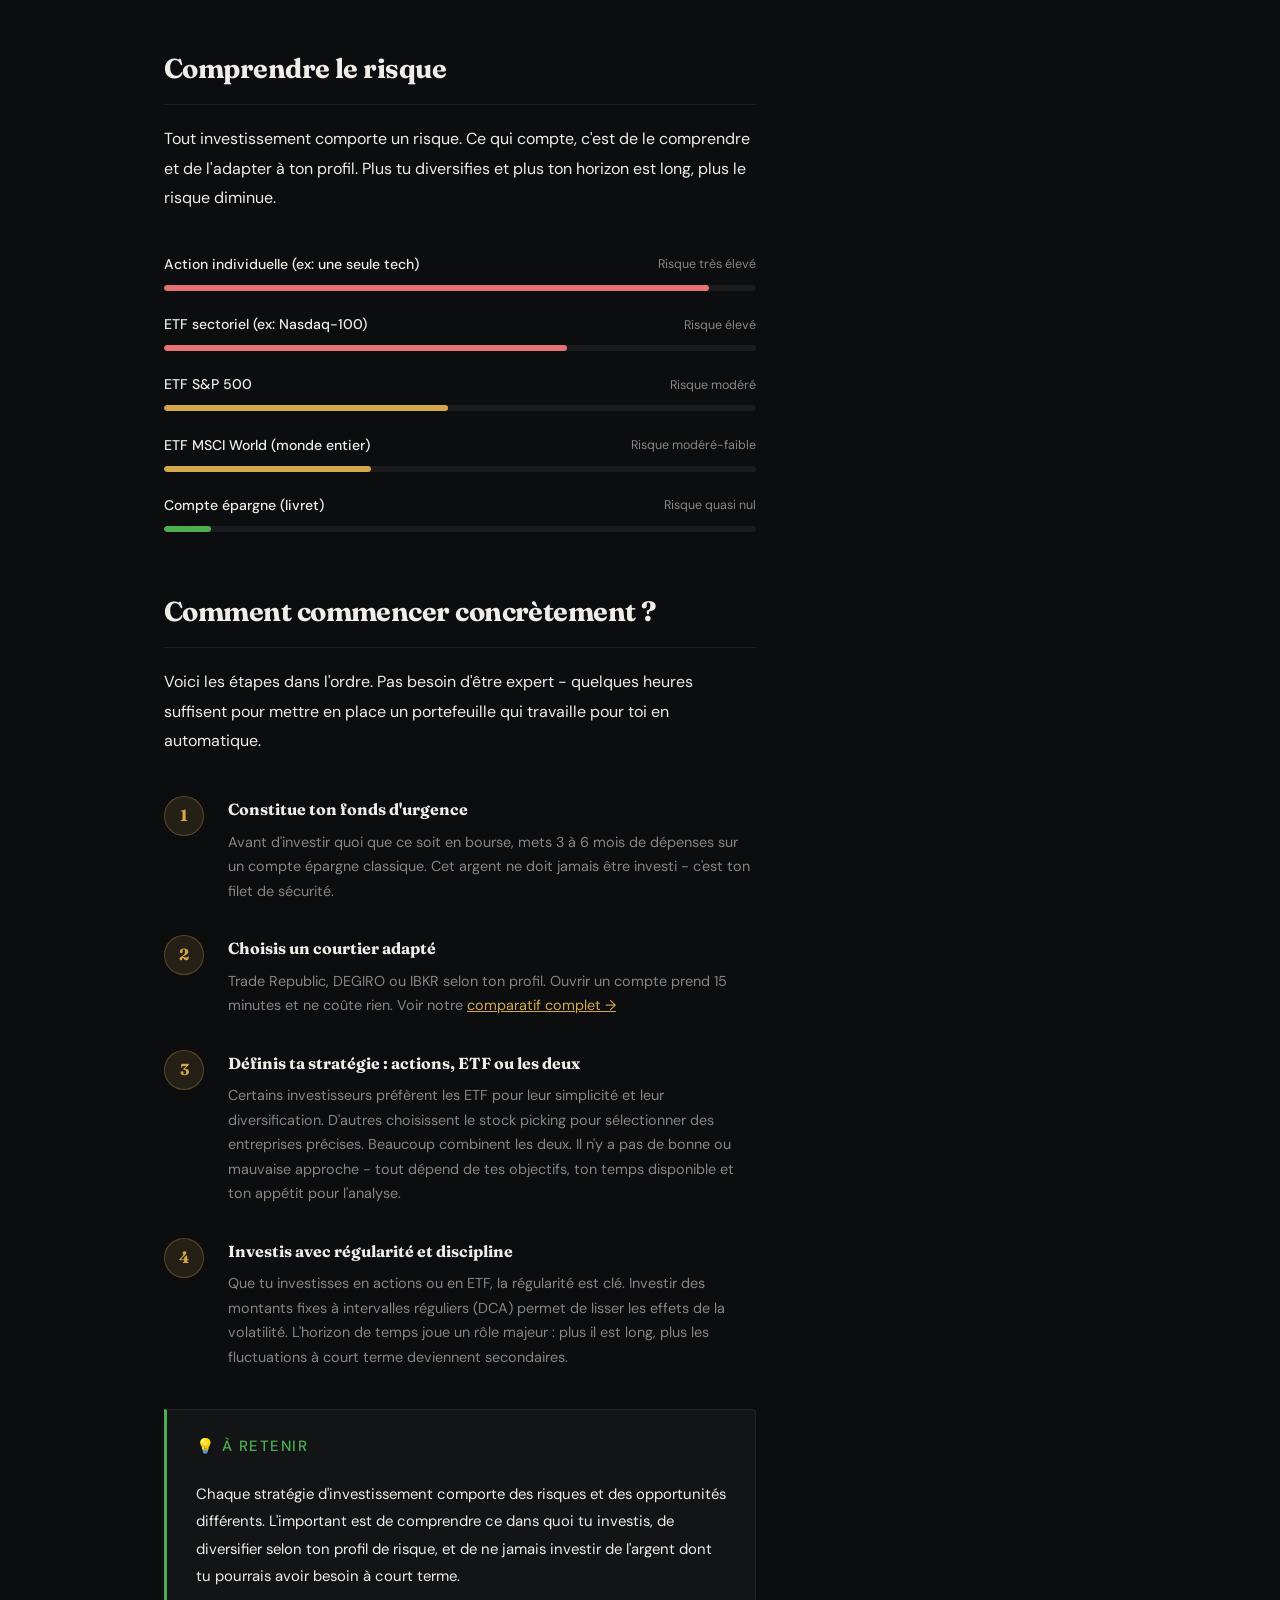
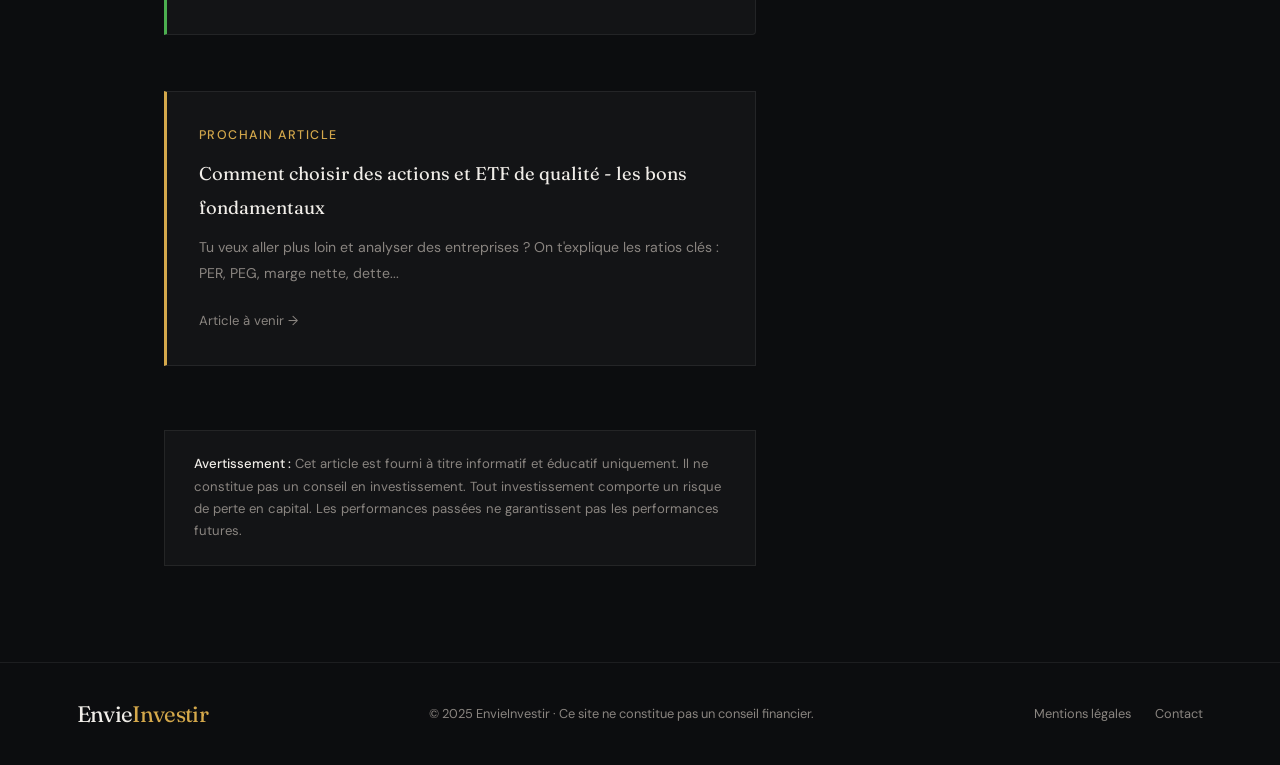
==== commit 2672bc3d: "petit correction" ====
--- a/apprendre-bourse-actions-etf.html
+++ b/apprendre-bourse-actions-etf.html
@@ -49,7 +49,7 @@
       <h1>La bourse, les actions<br>et les ETF - <em>enfin clairs.</em></h1>
       <p class="article-hero-desc">
         Tu entends parler d'actions, d'ETF, de MSCI World... mais tu ne sais pas vraiment ce que c'est ?
-        On t'explique tout depuis zéro - sans jargon, avec des exemples concrets.
+        On t'explique tout depuis zéro, avec des exemples concrets.
       </p>
       <div class="article-hero-meta">
         <span>📅 Mars 2025</span>
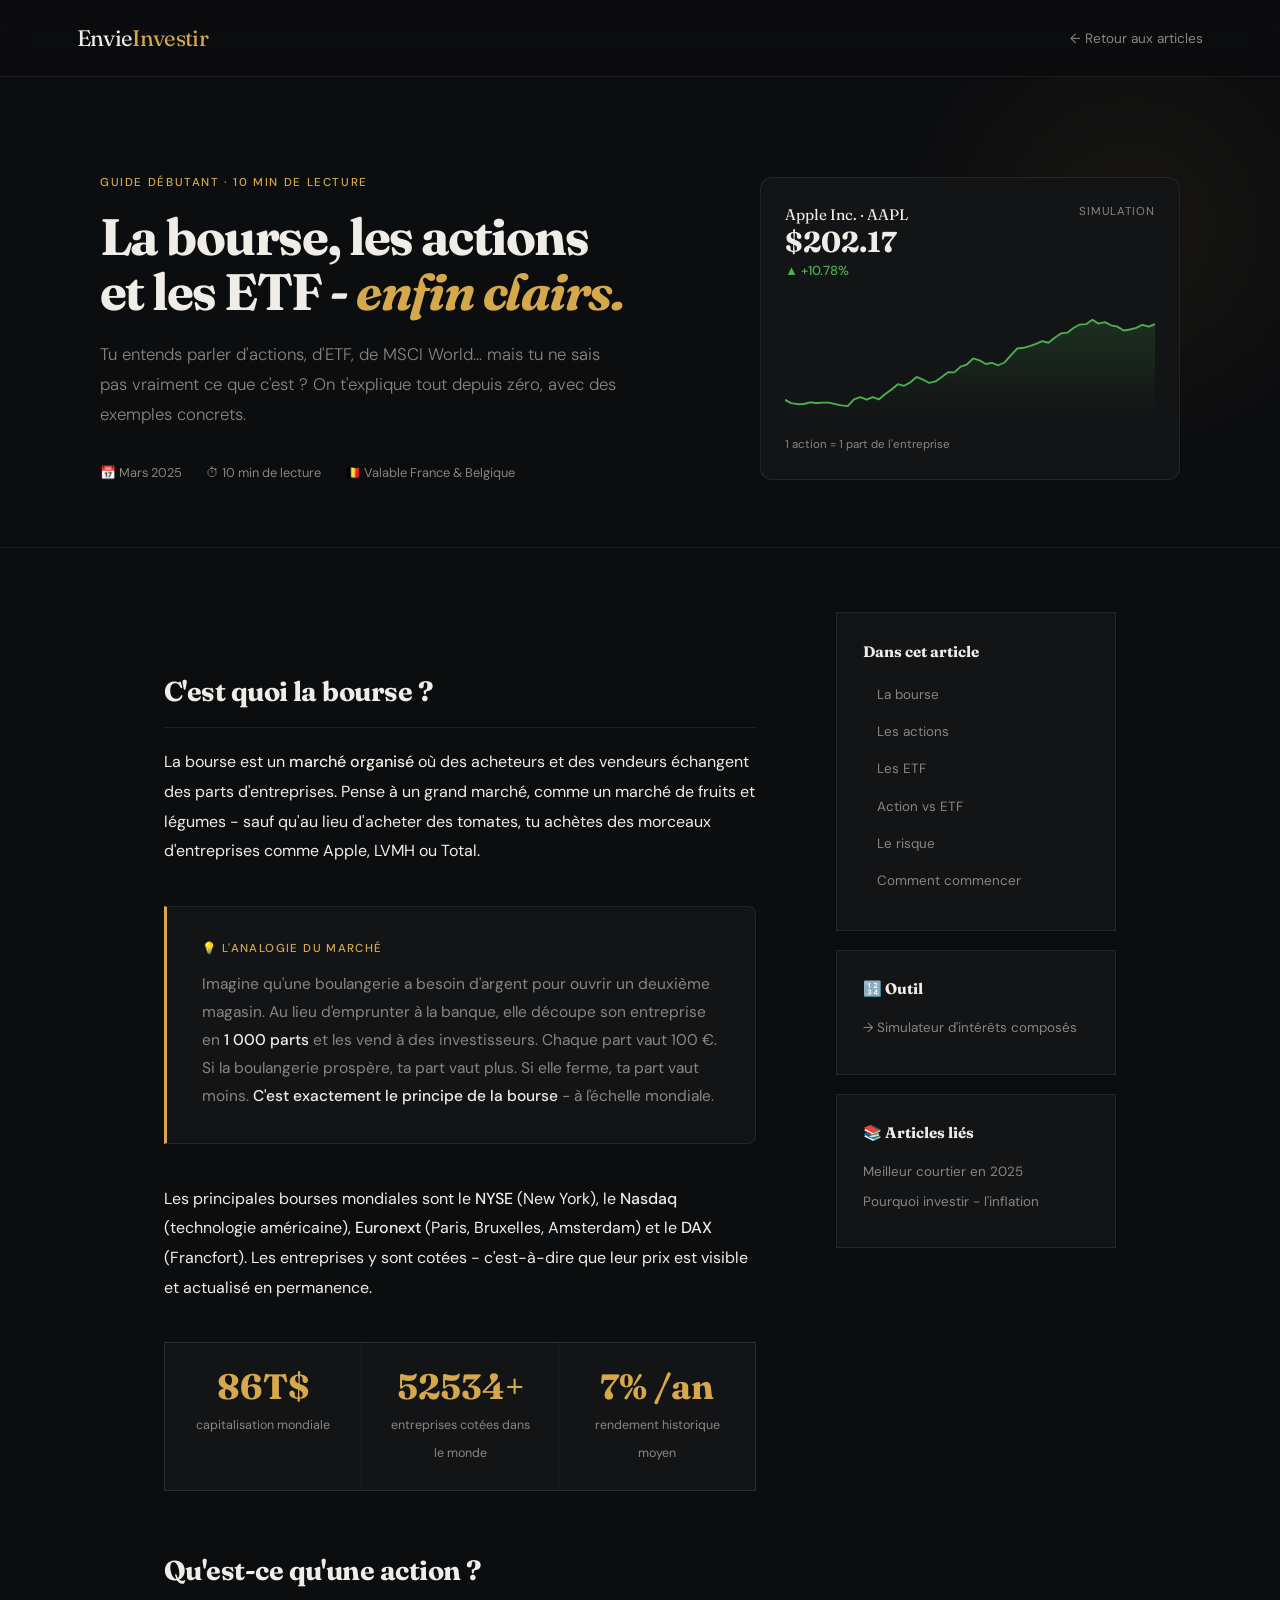
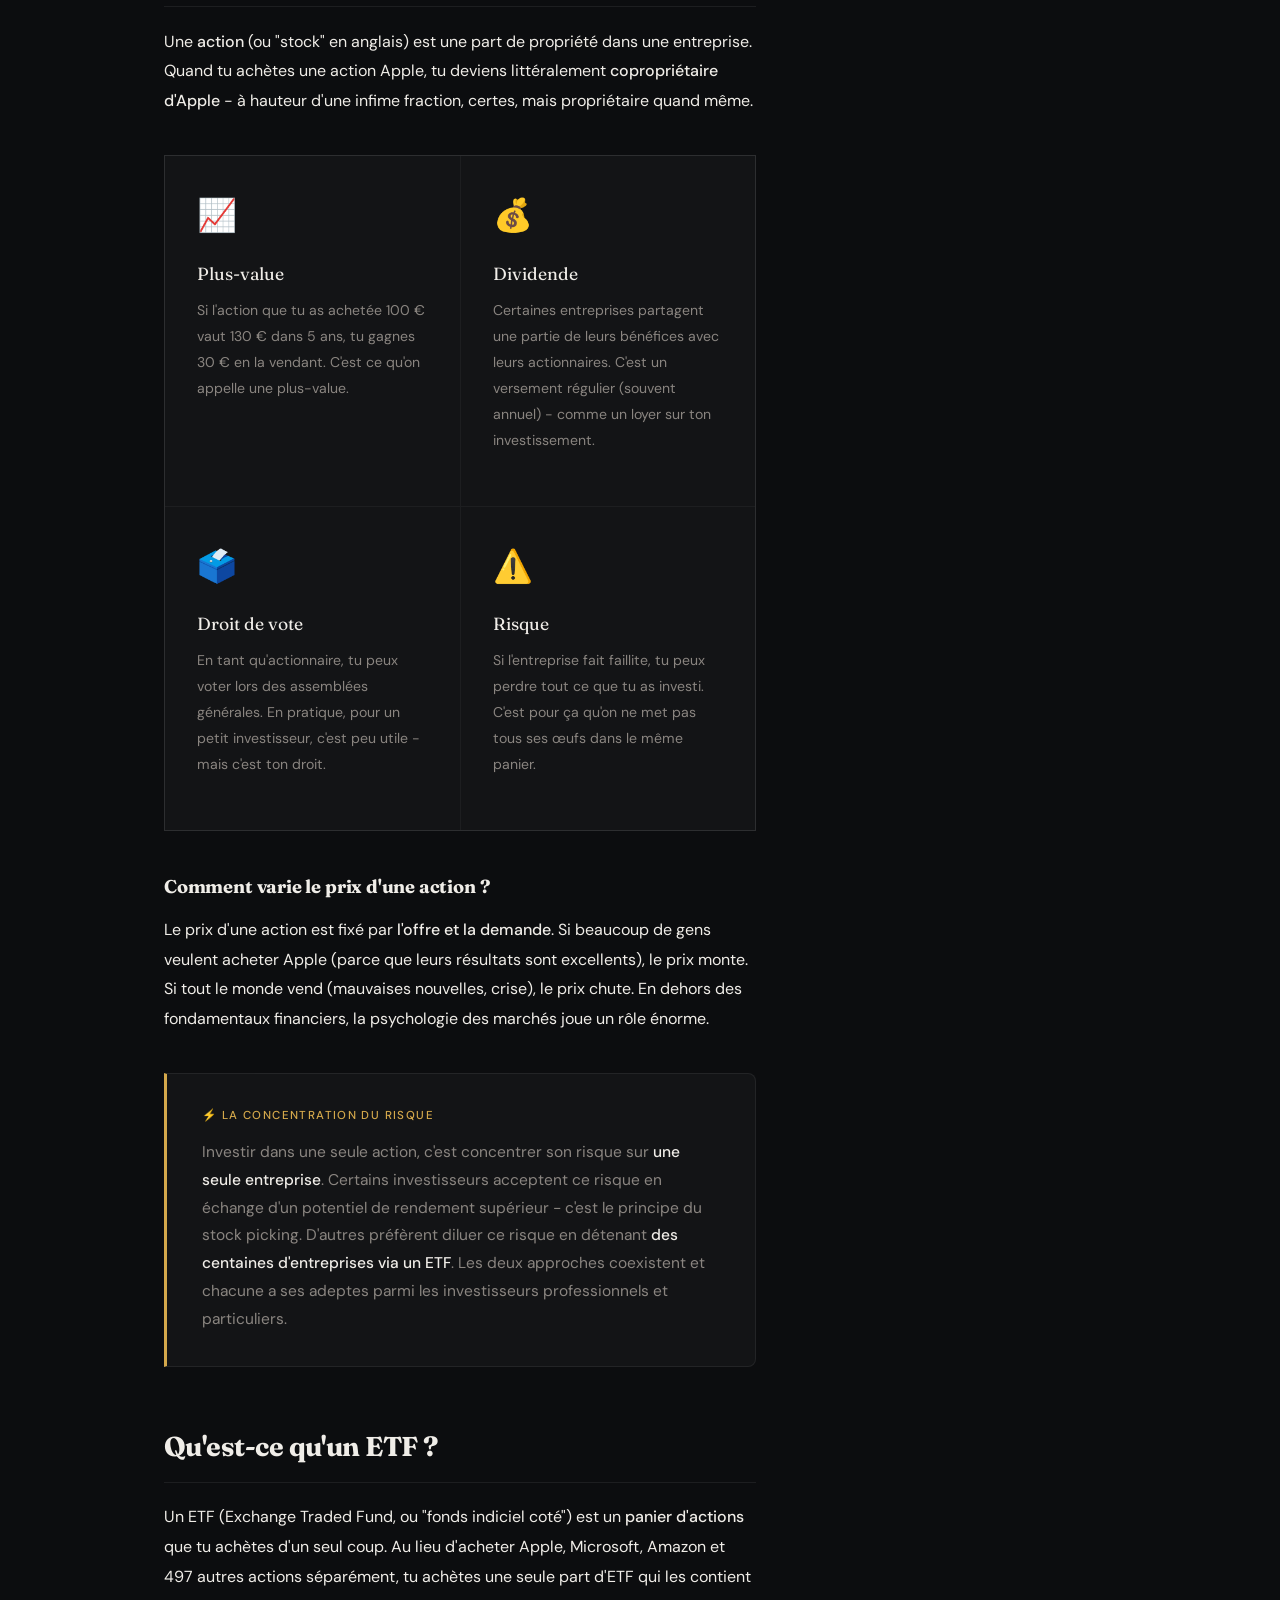
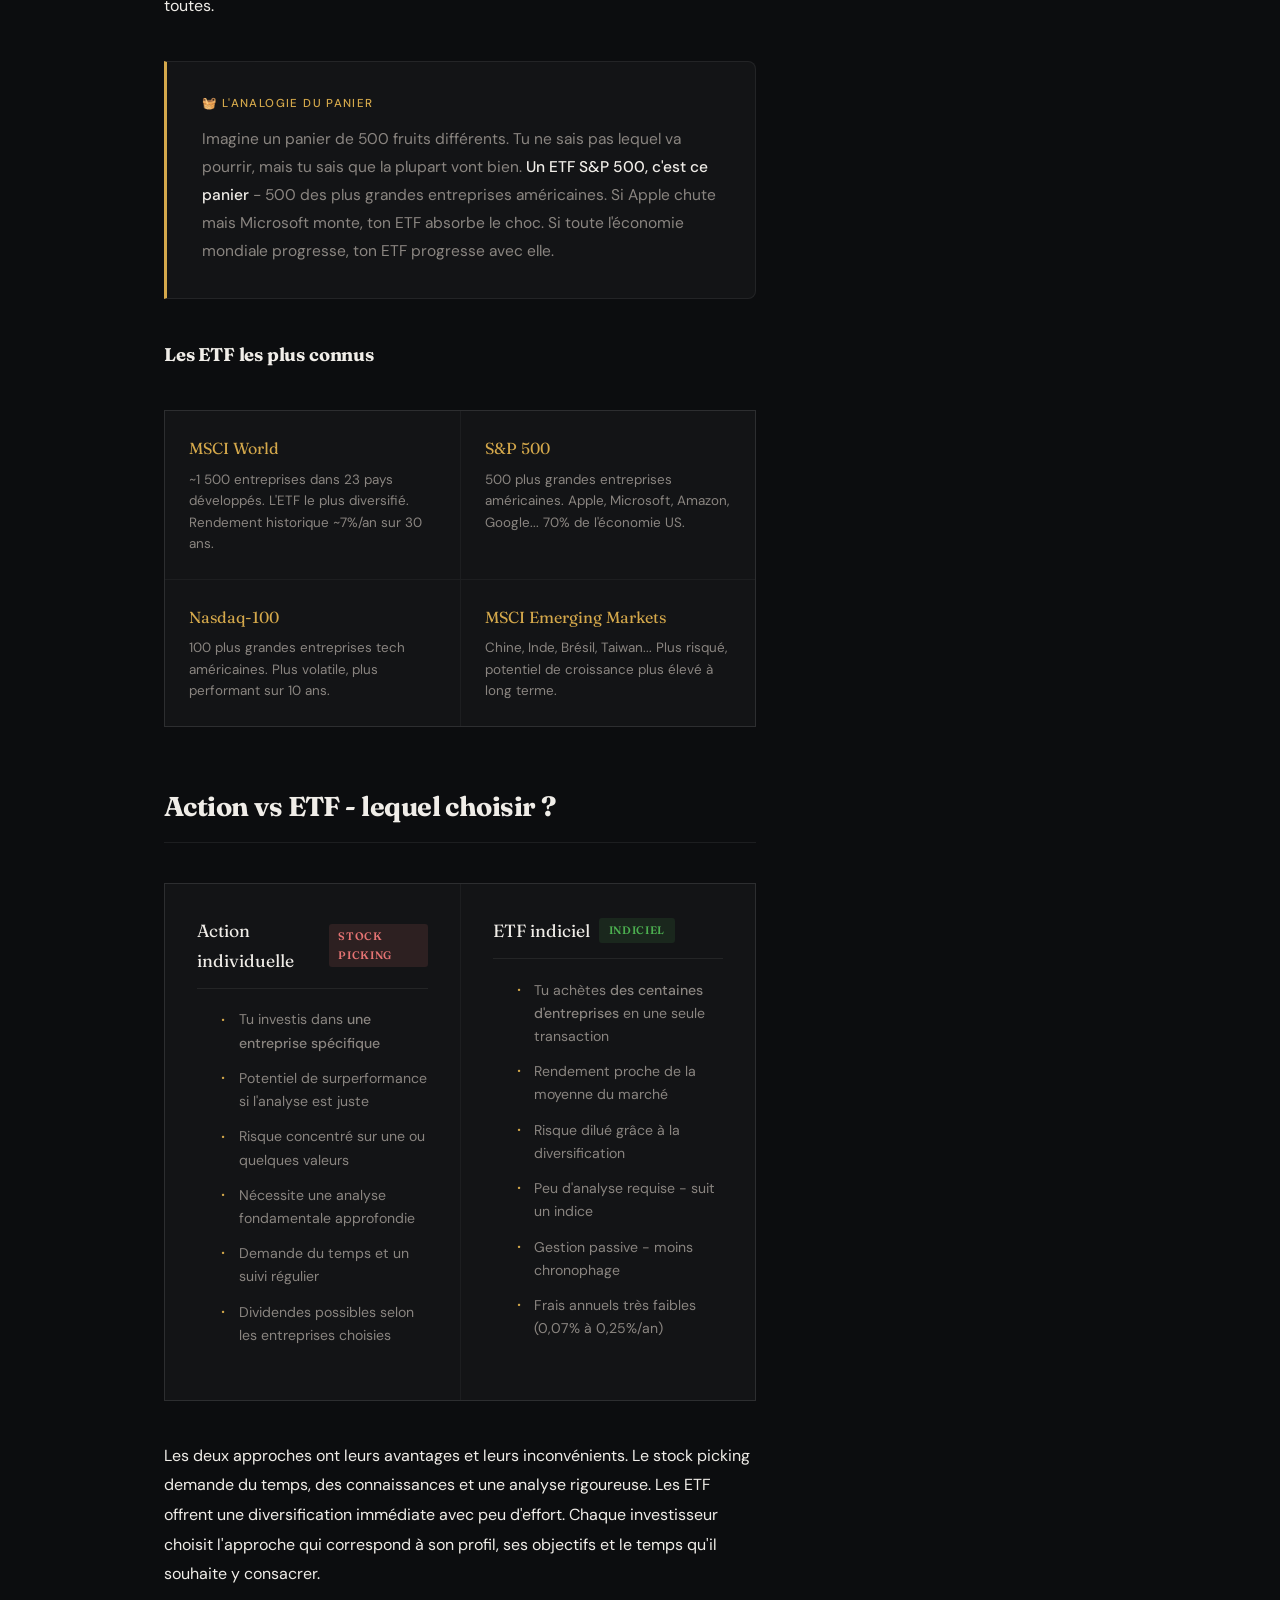
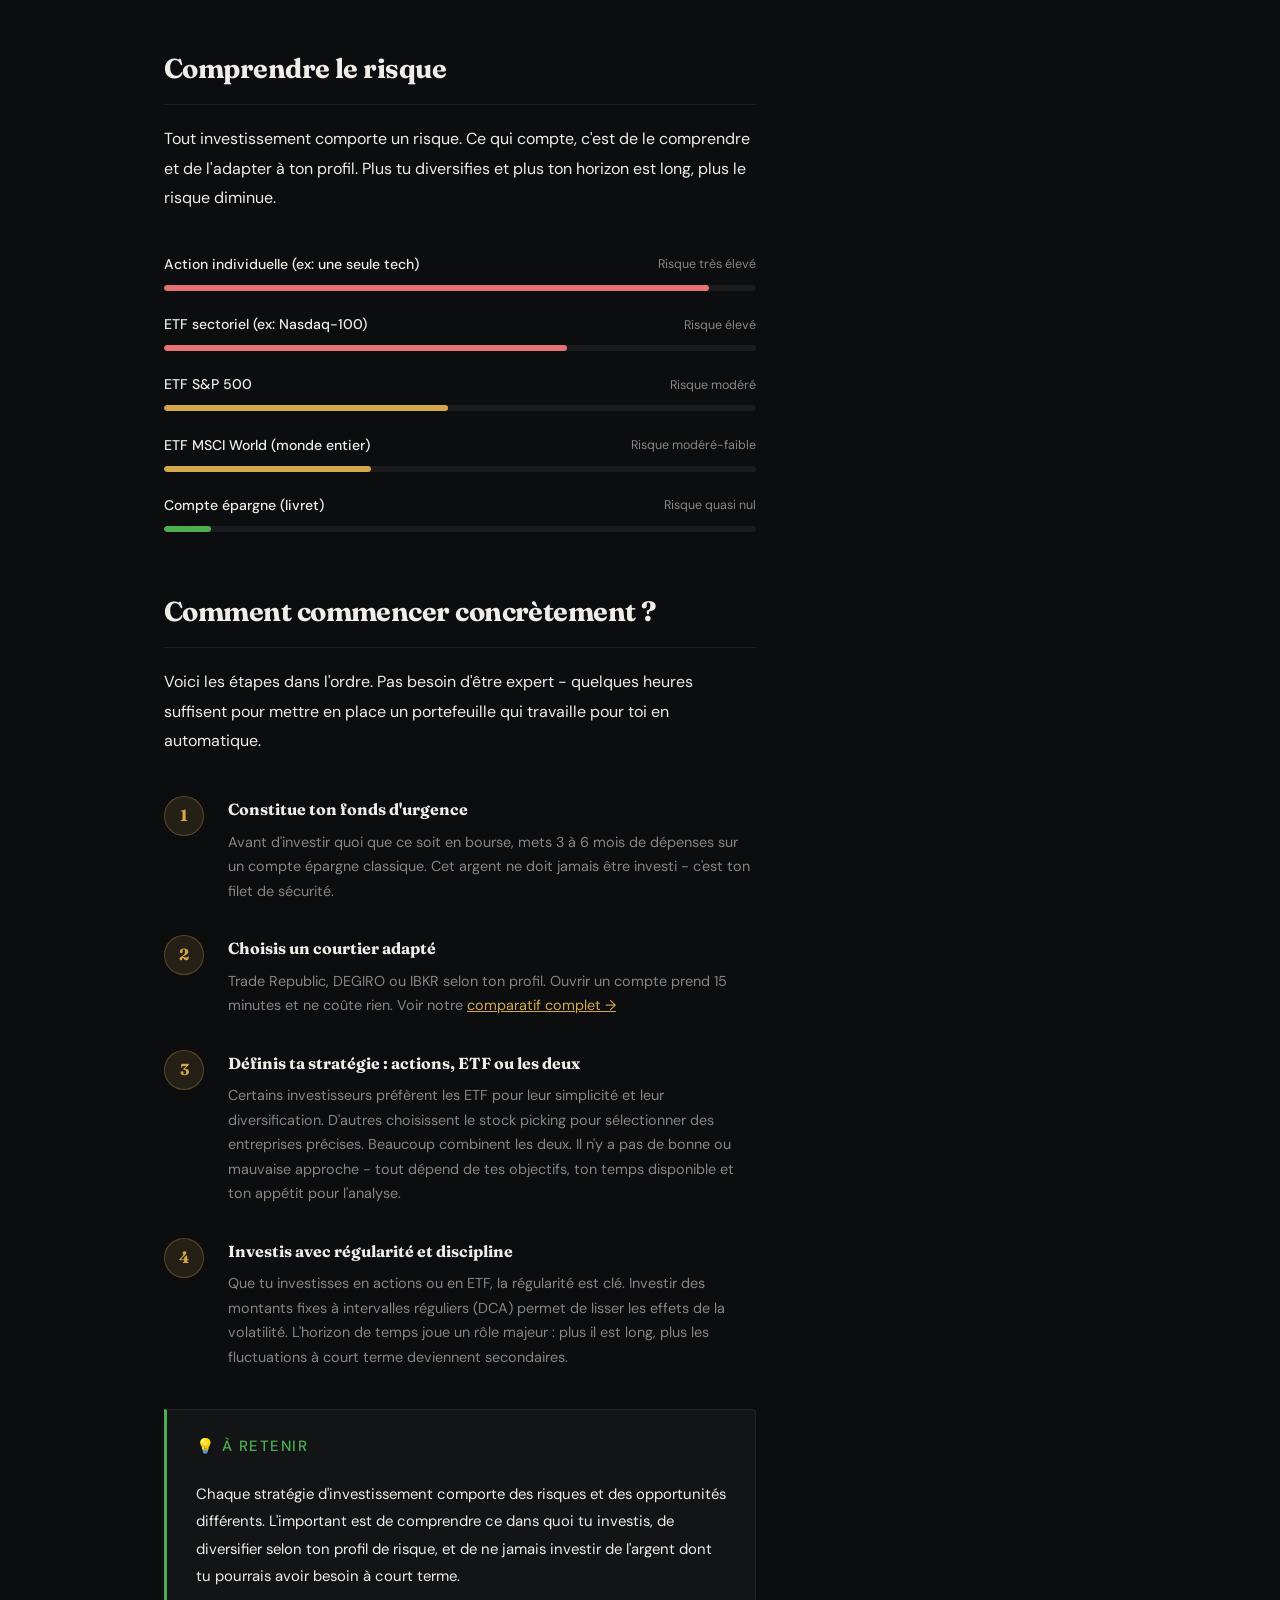
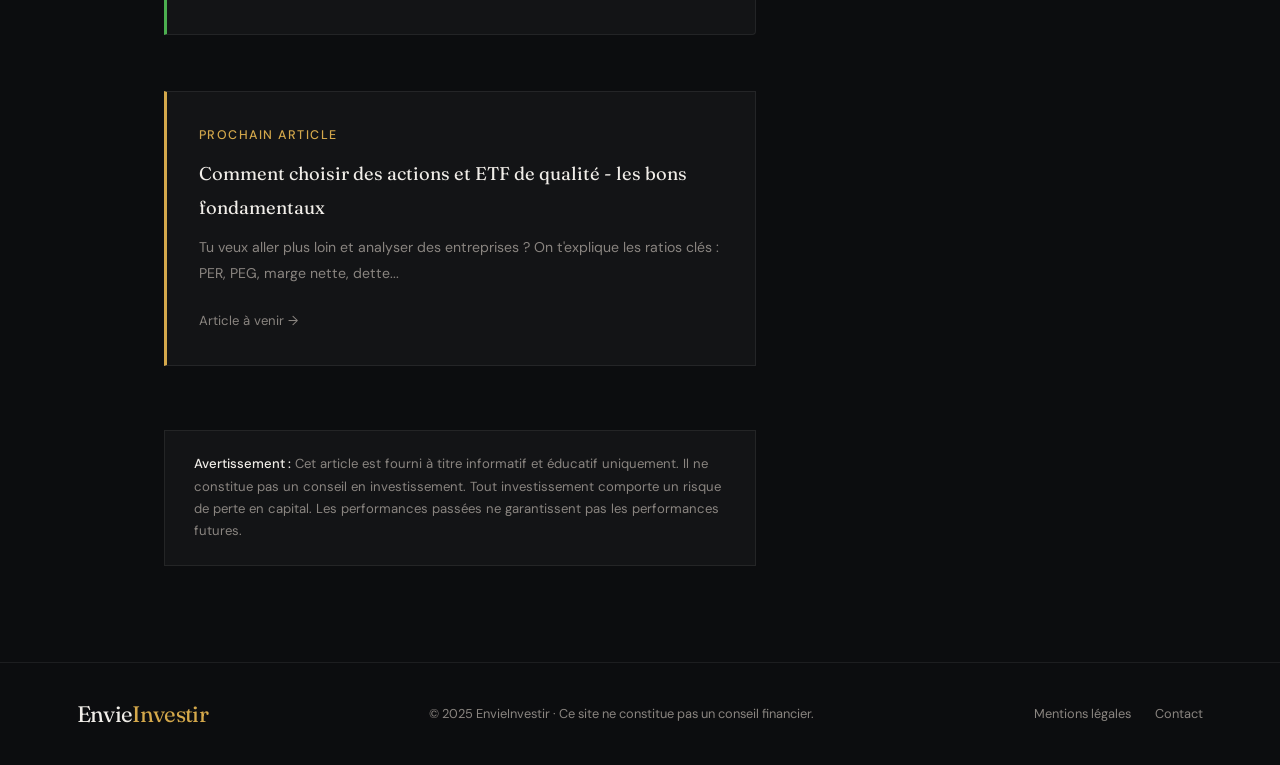
==== commit f43b48ad: "correction" ====
--- a/apprendre-bourse-actions-etf.html
+++ b/apprendre-bourse-actions-etf.html
@@ -406,7 +406,7 @@
   <div class="sidebar-card">
     <h4>📚 Articles liés</h4>
     <ul class="sidebar-list">
-      <li><a href="comparatif-courtiers-belgique-2025.html">Meilleur courtier Belgique 2025</a></li>
+      <li><a href="comparatif-courtiers-belgique-2025.html">Meilleur courtier en 2025</a></li>
       <li><a href="pourquoi-investir-inflation.html">Pourquoi investir - l'inflation</a></li>
     </ul>
   </div>
